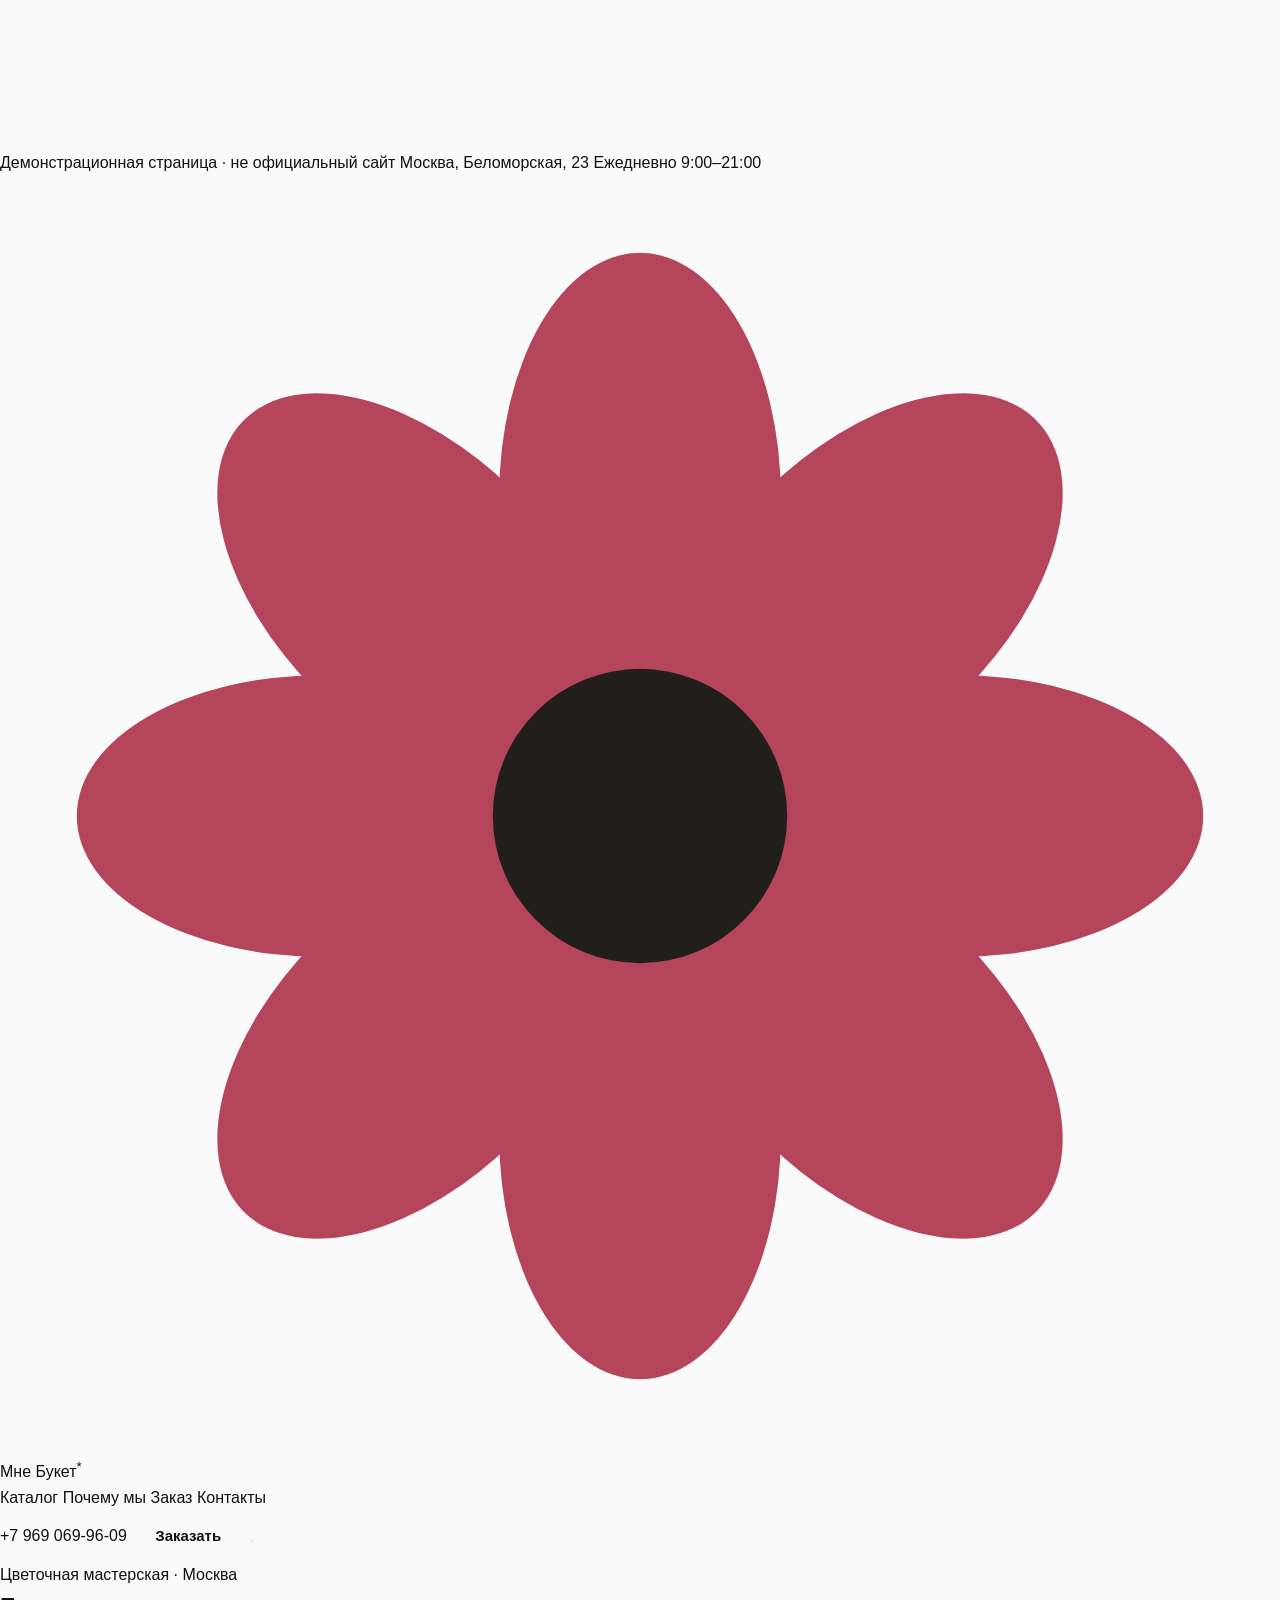
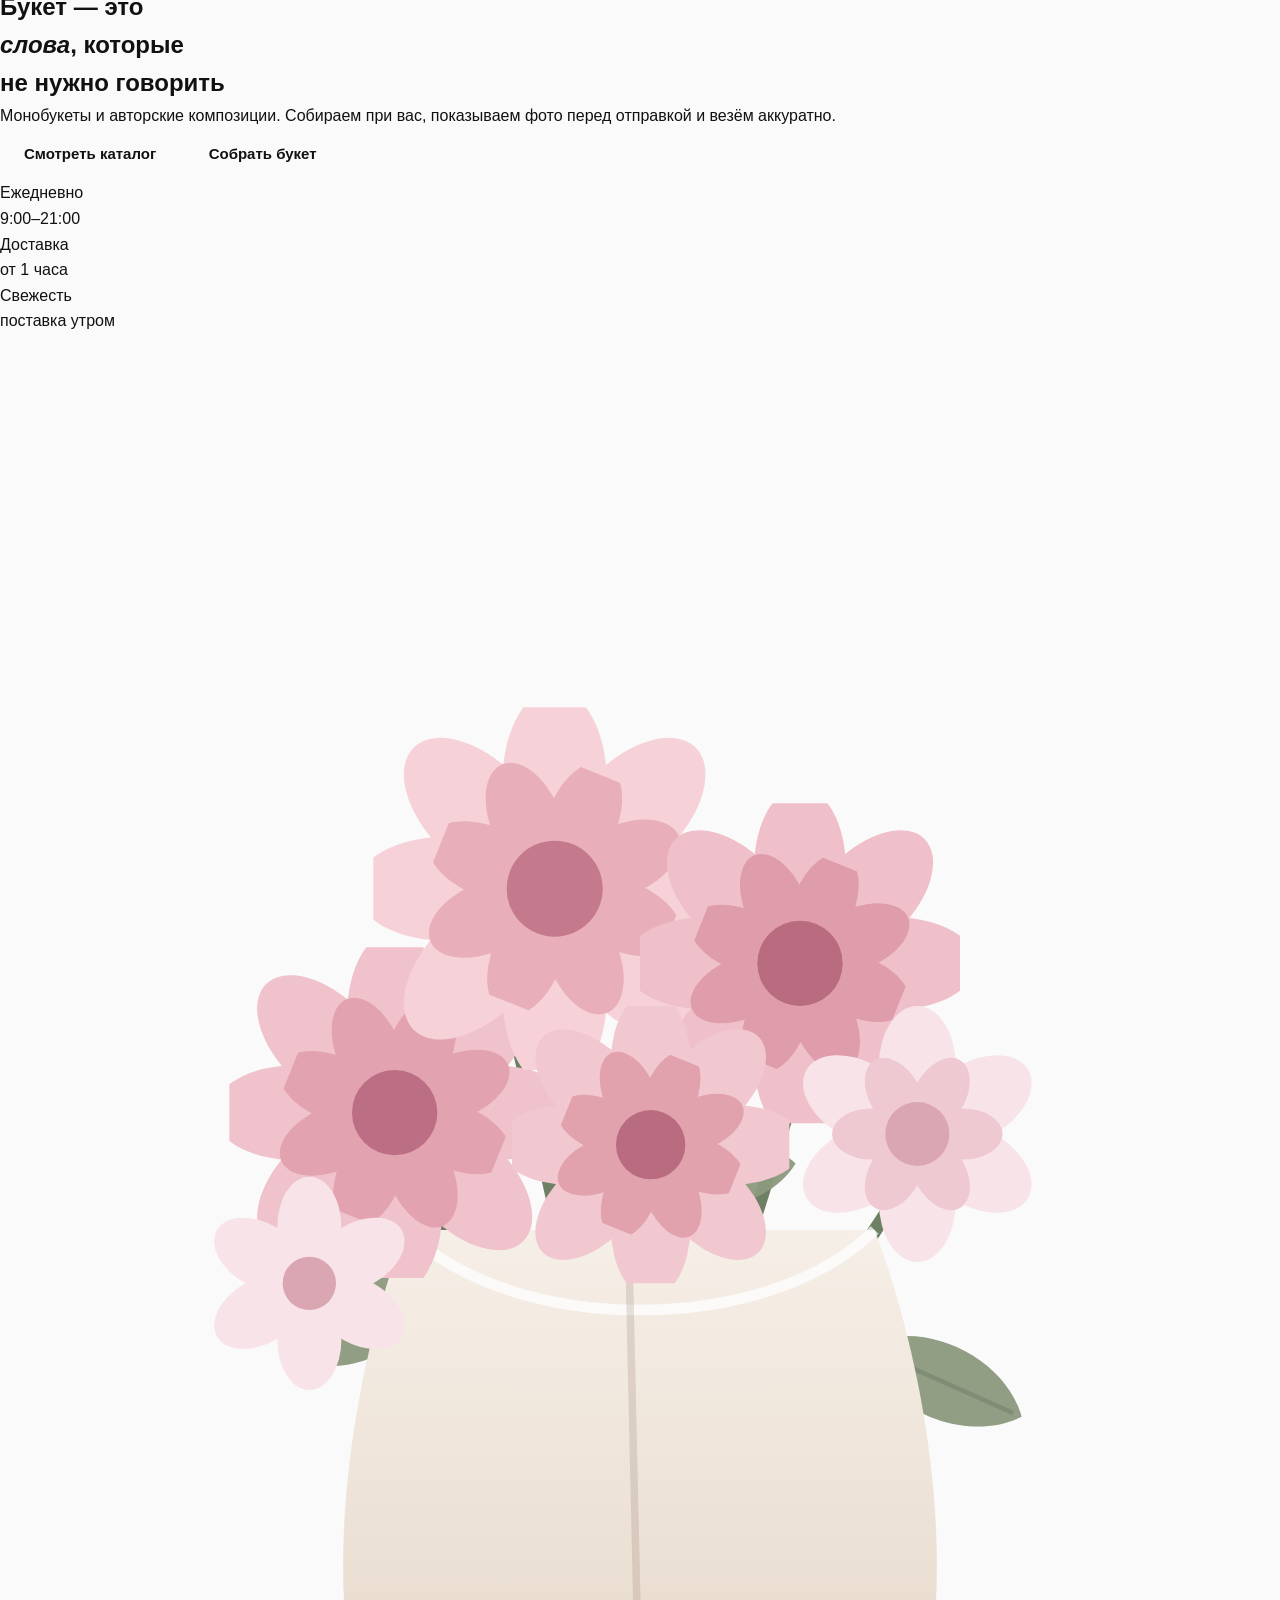
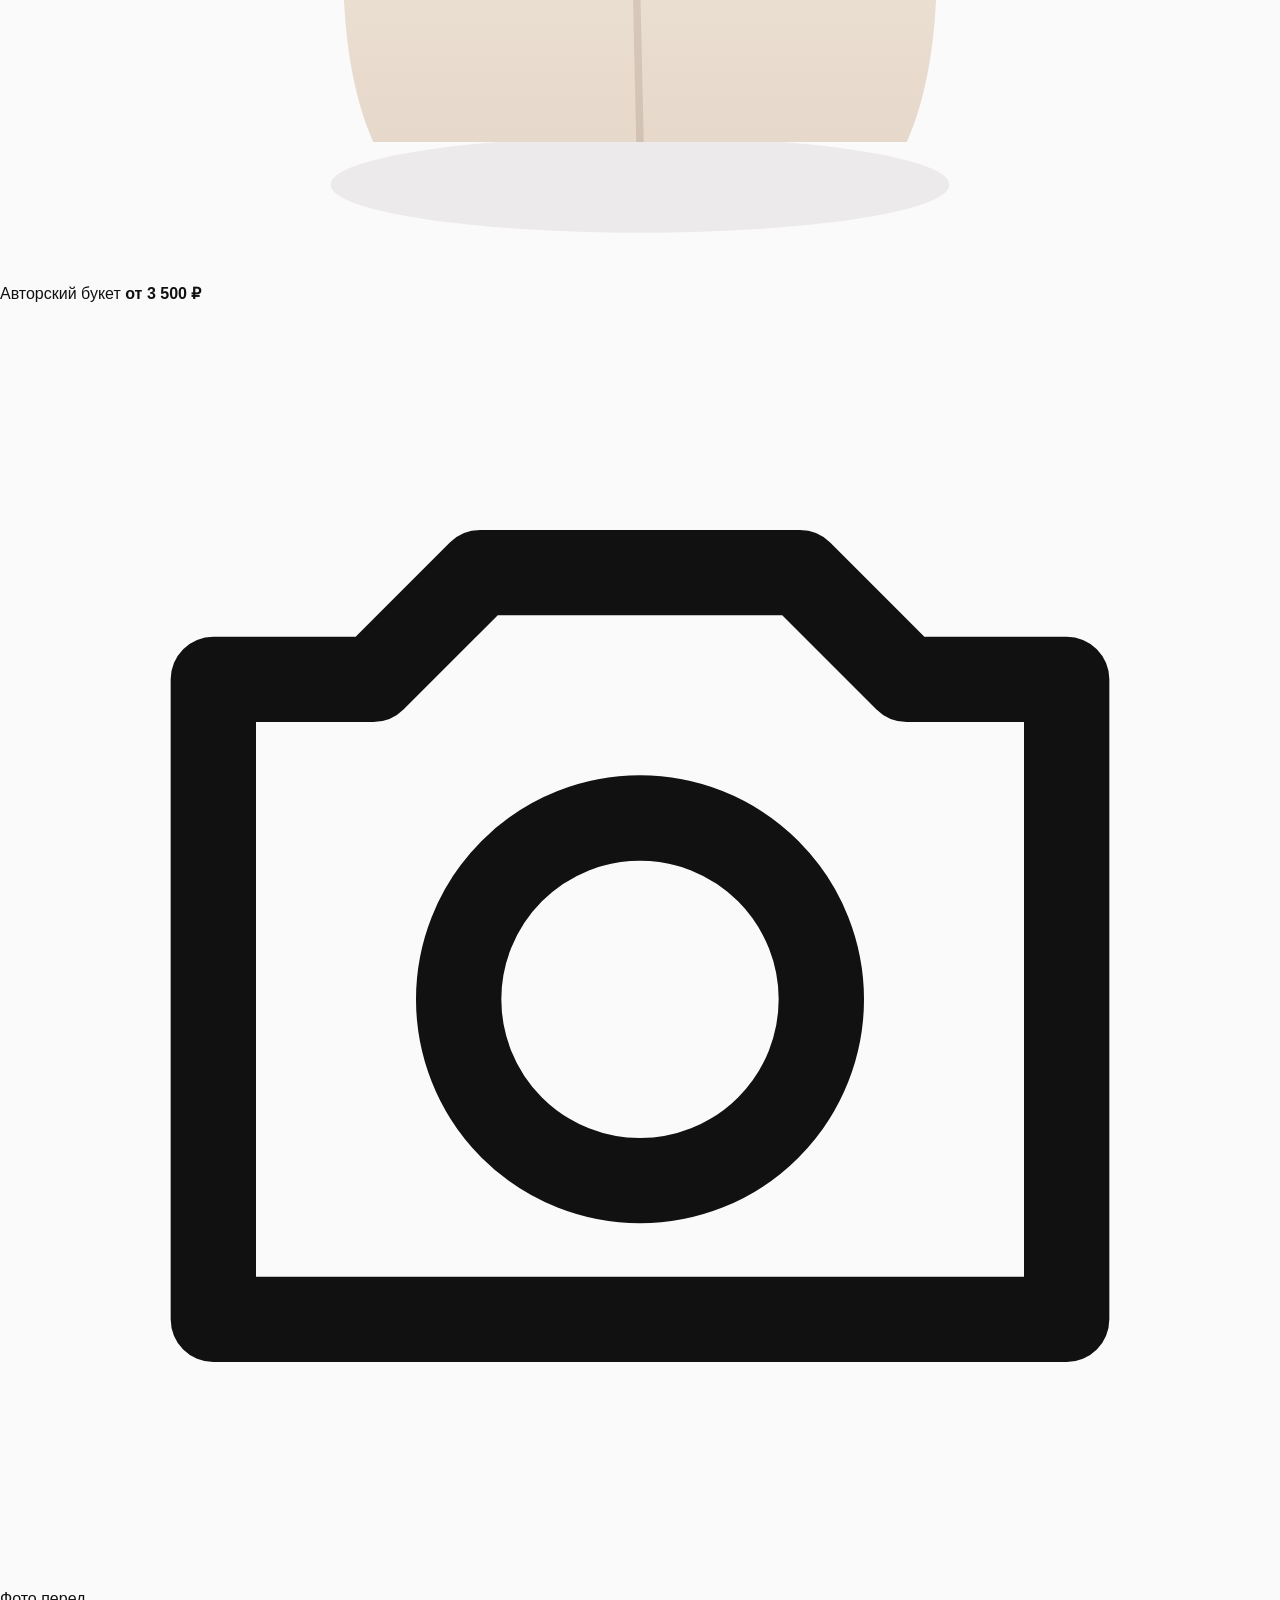
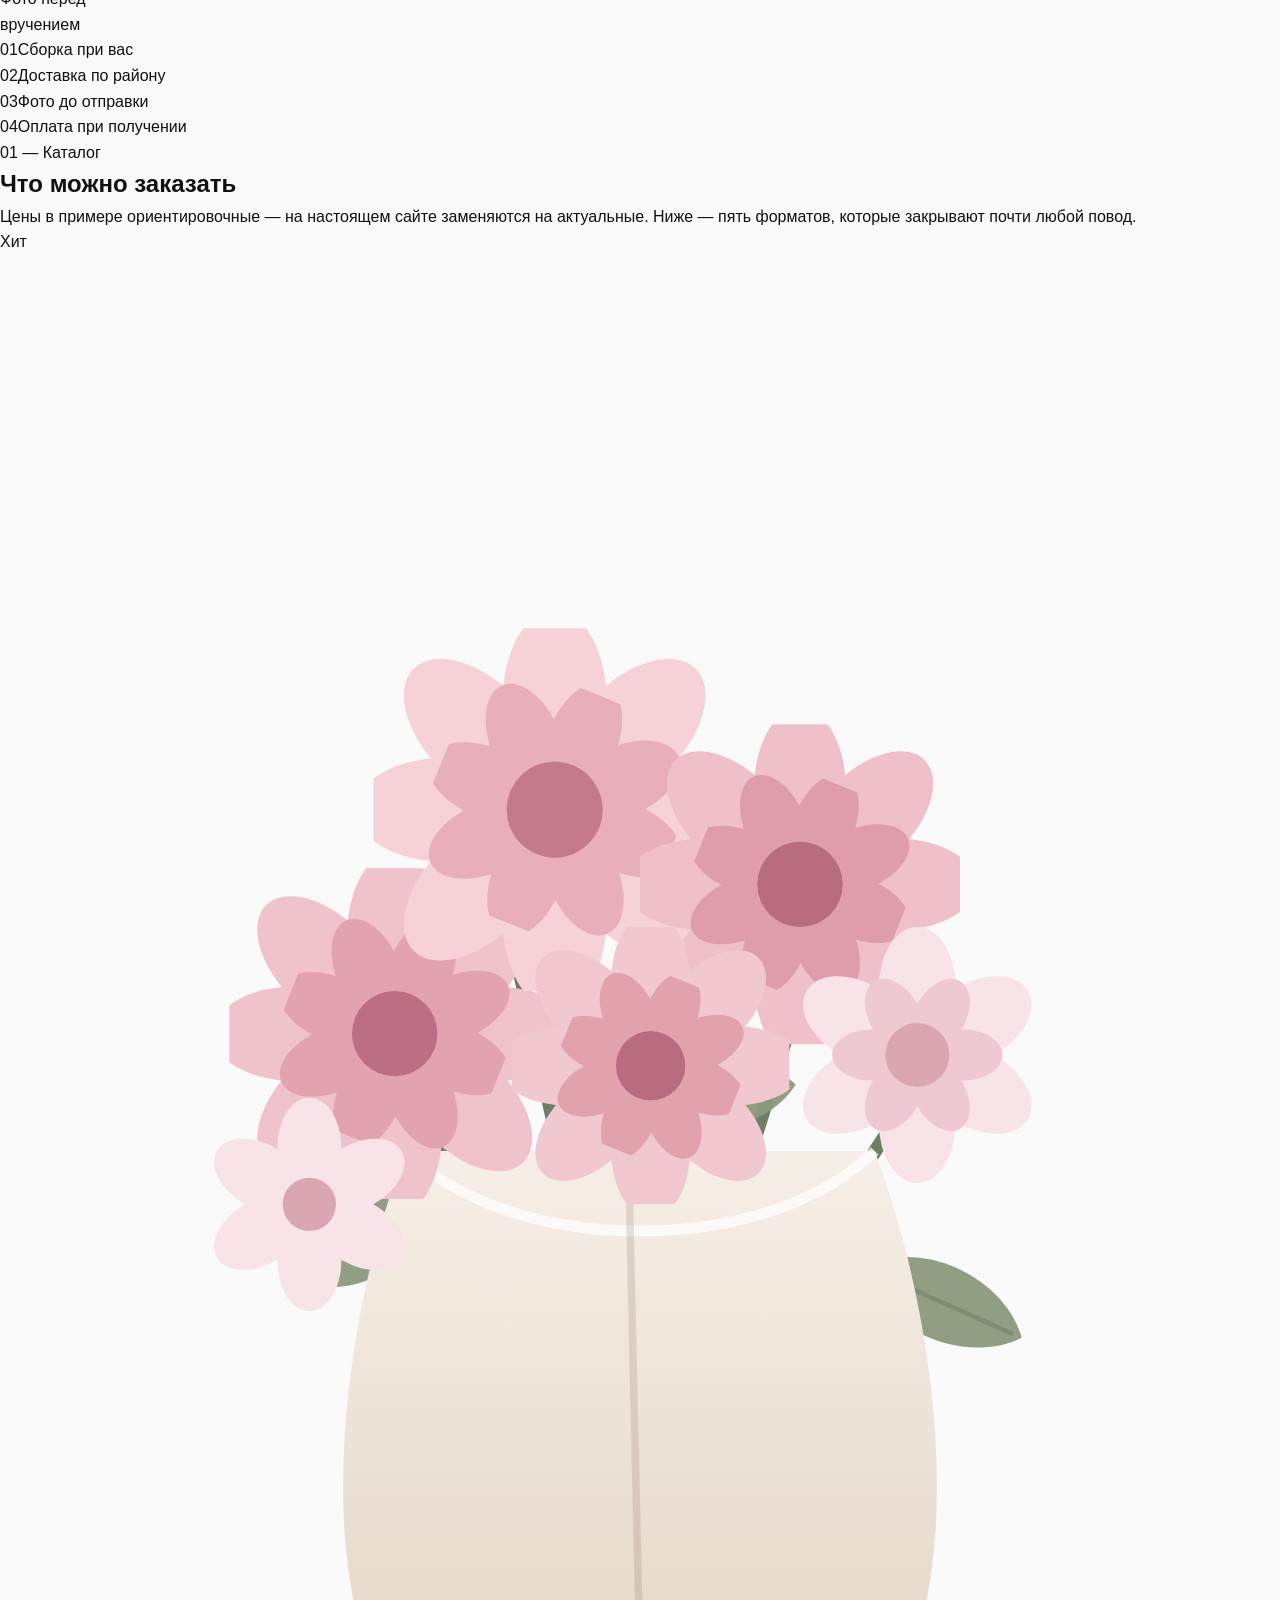
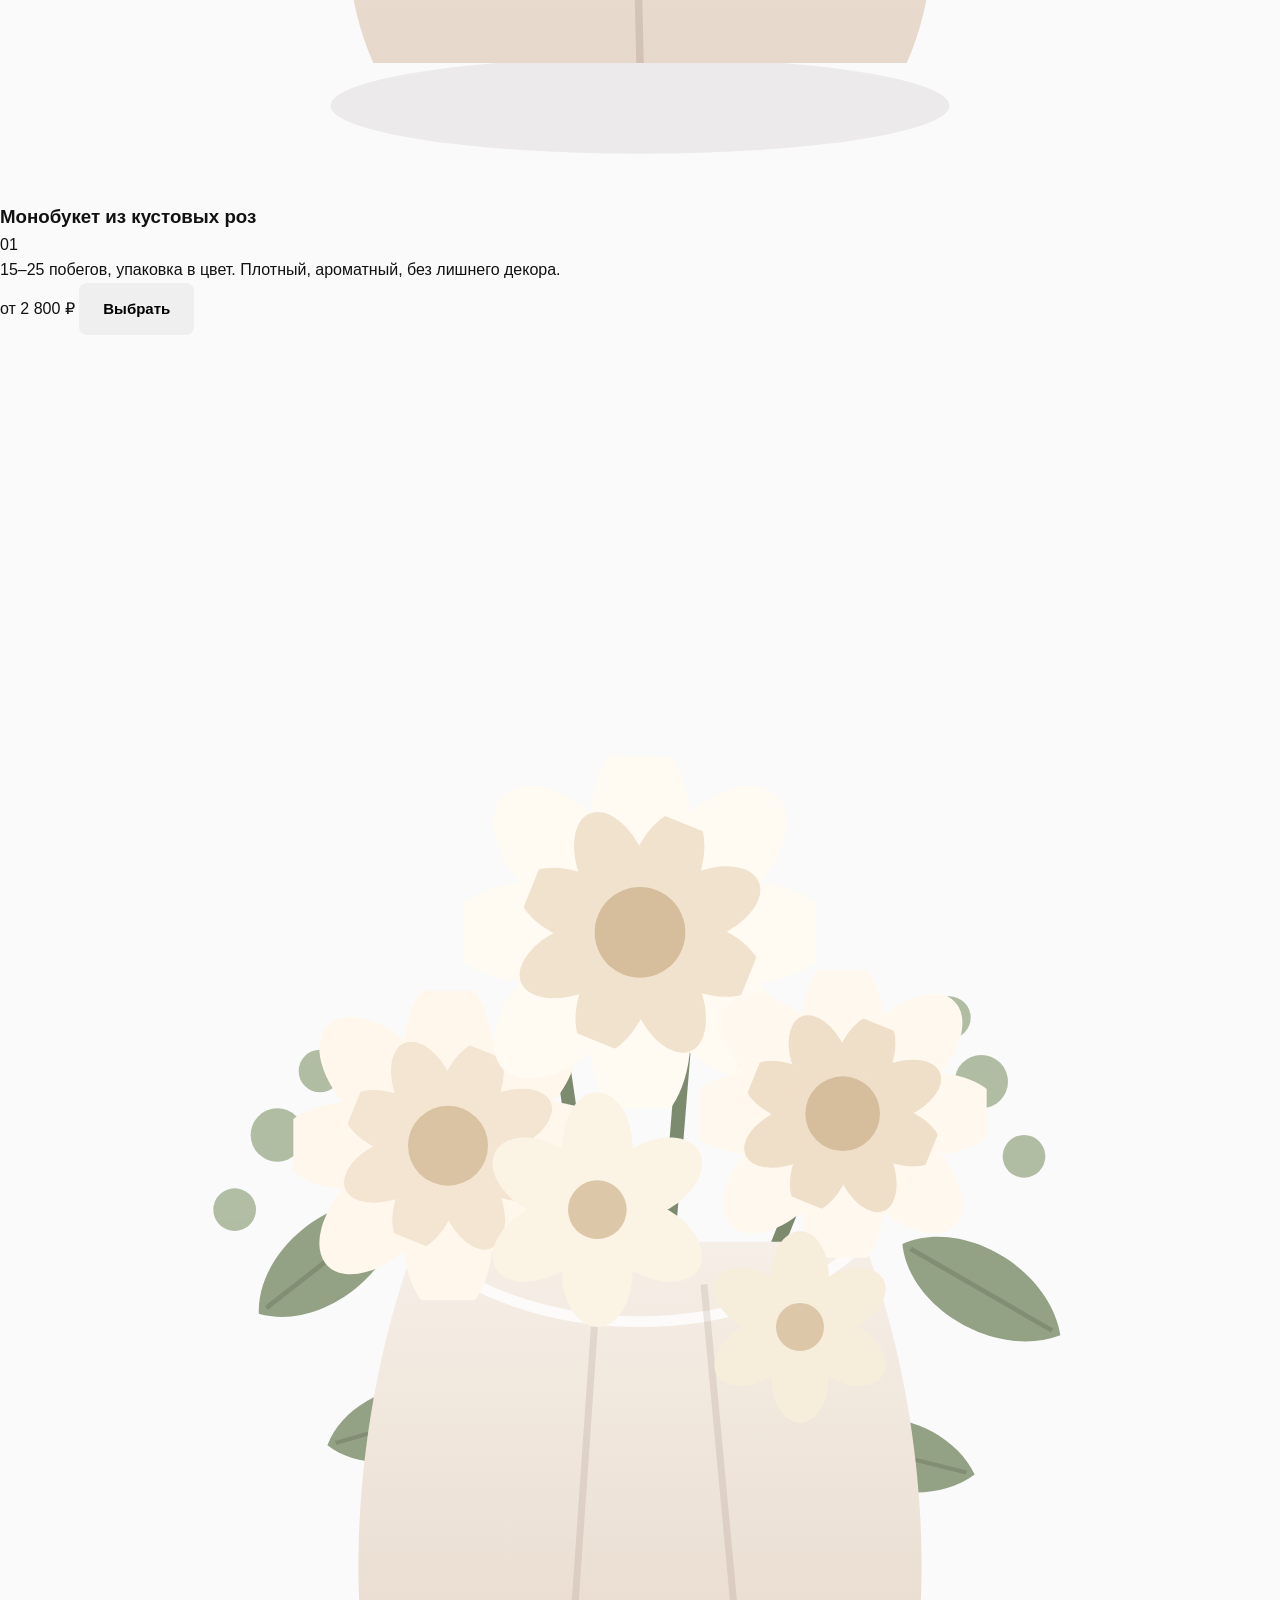
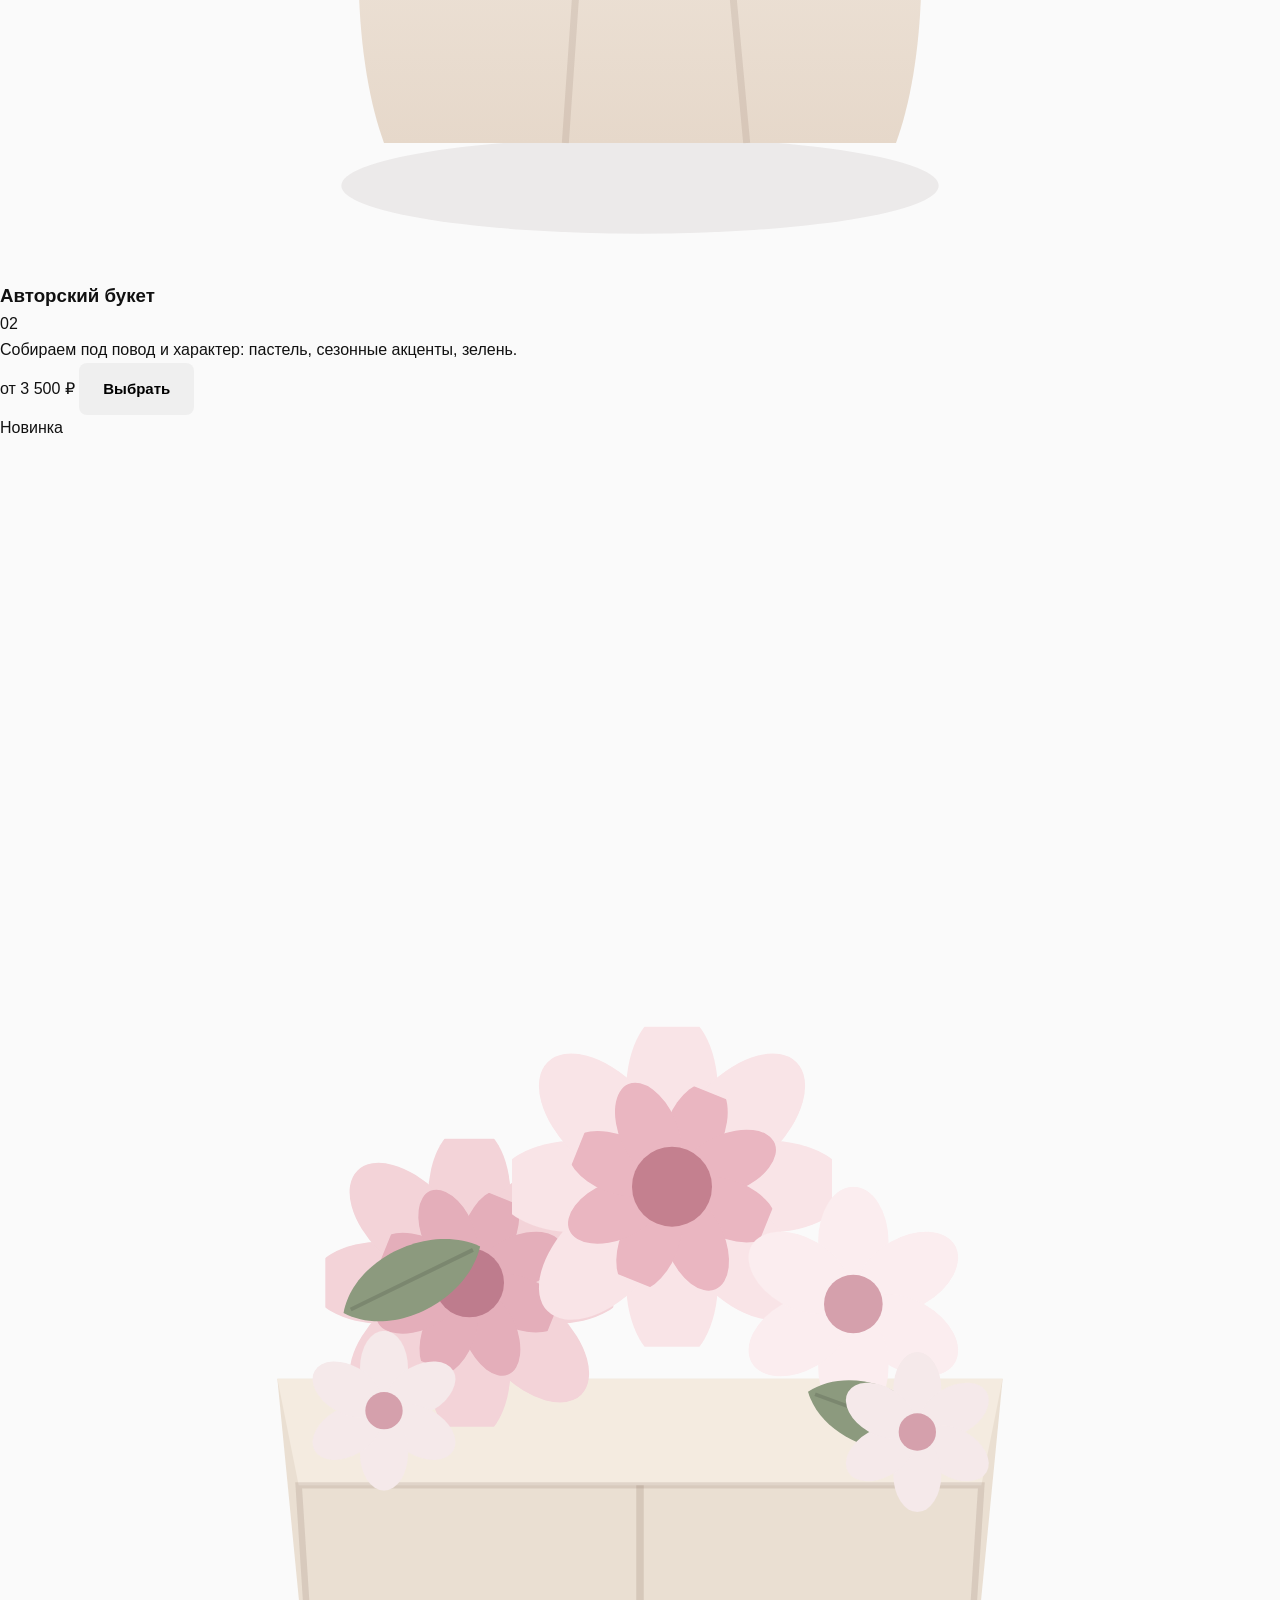
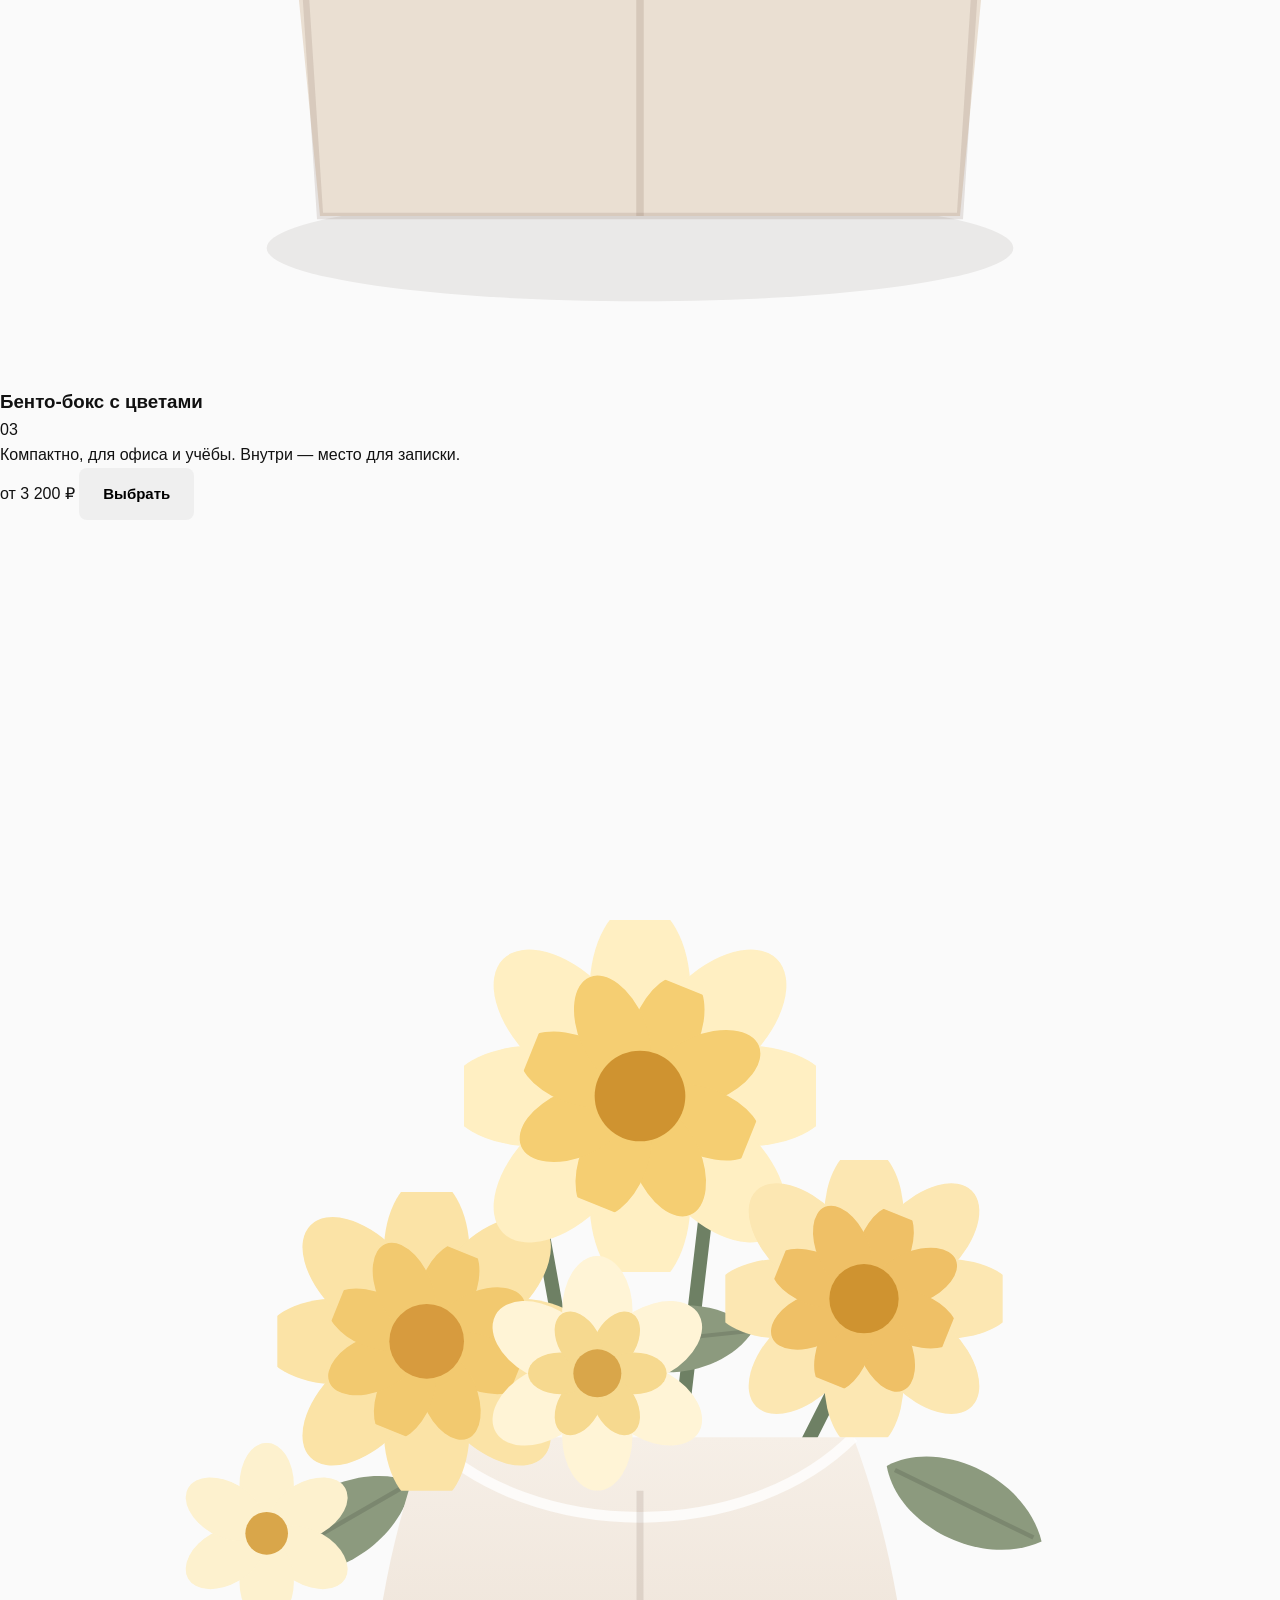
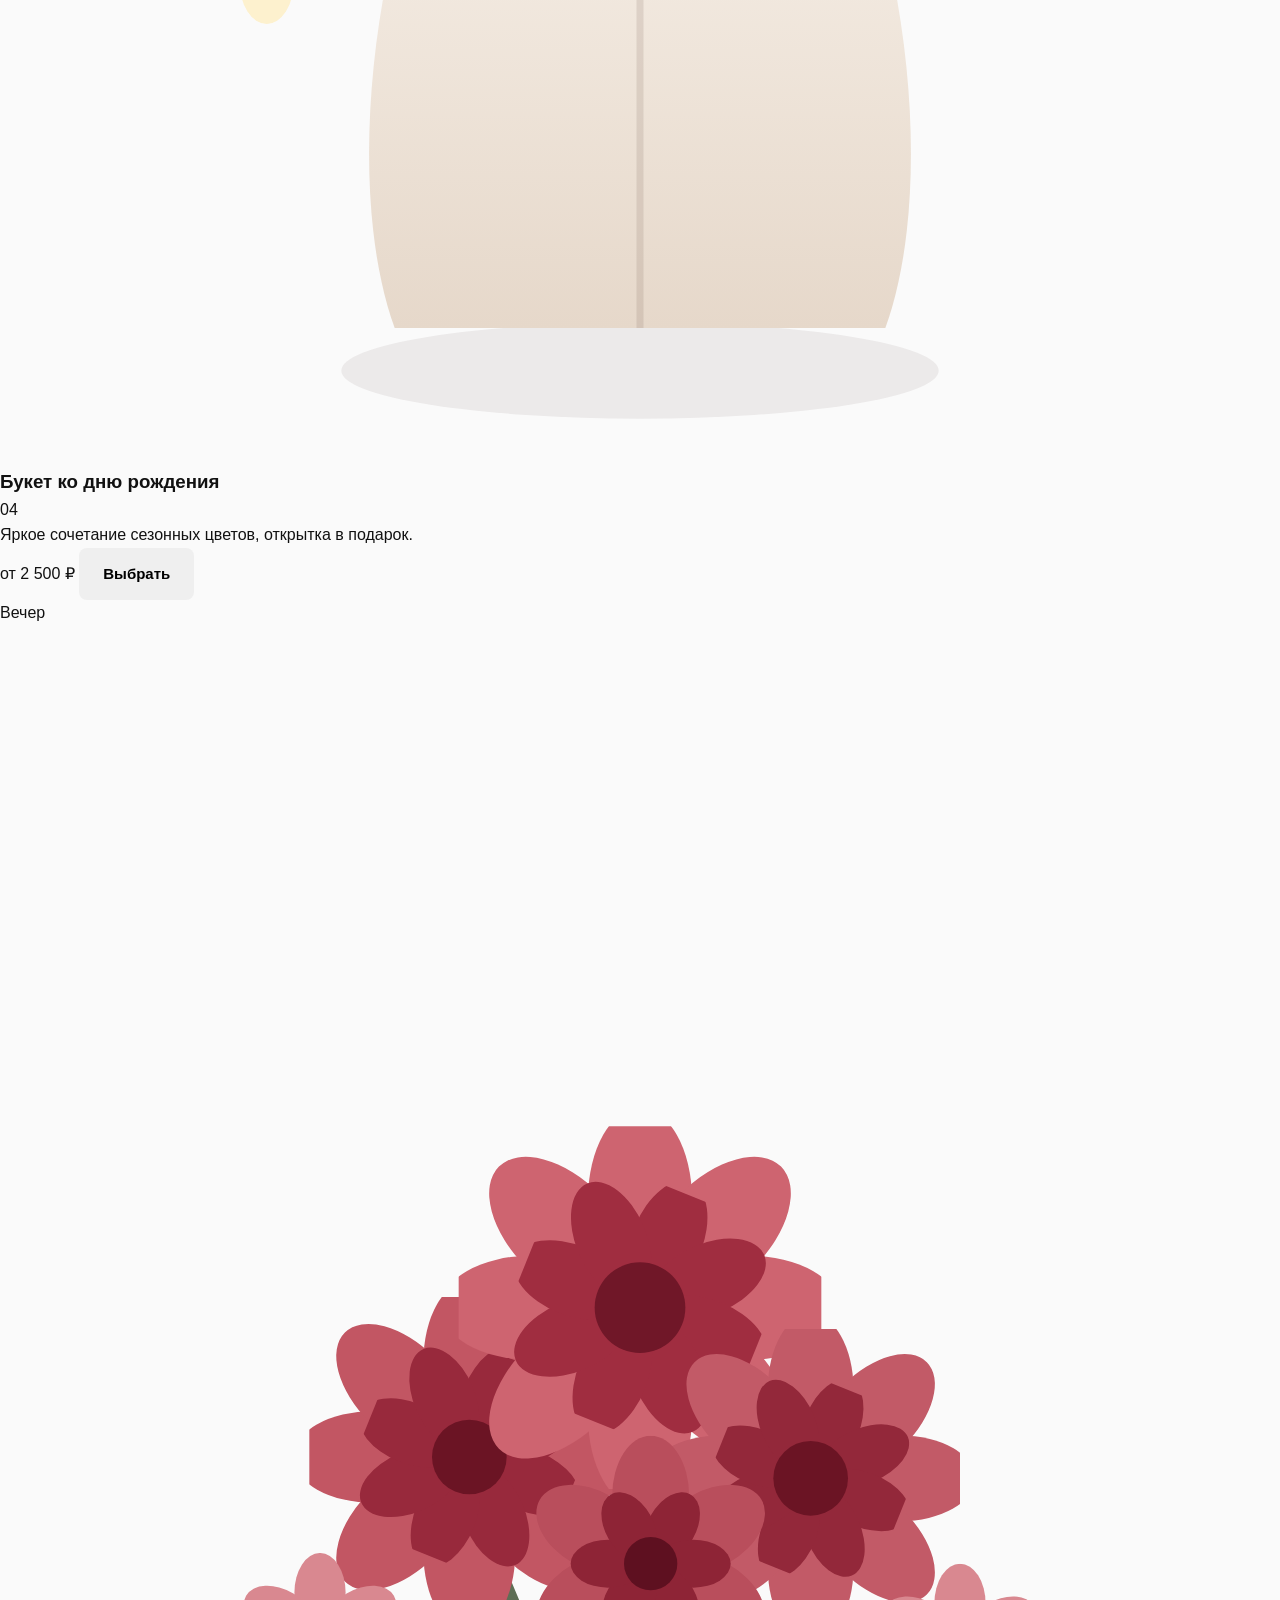
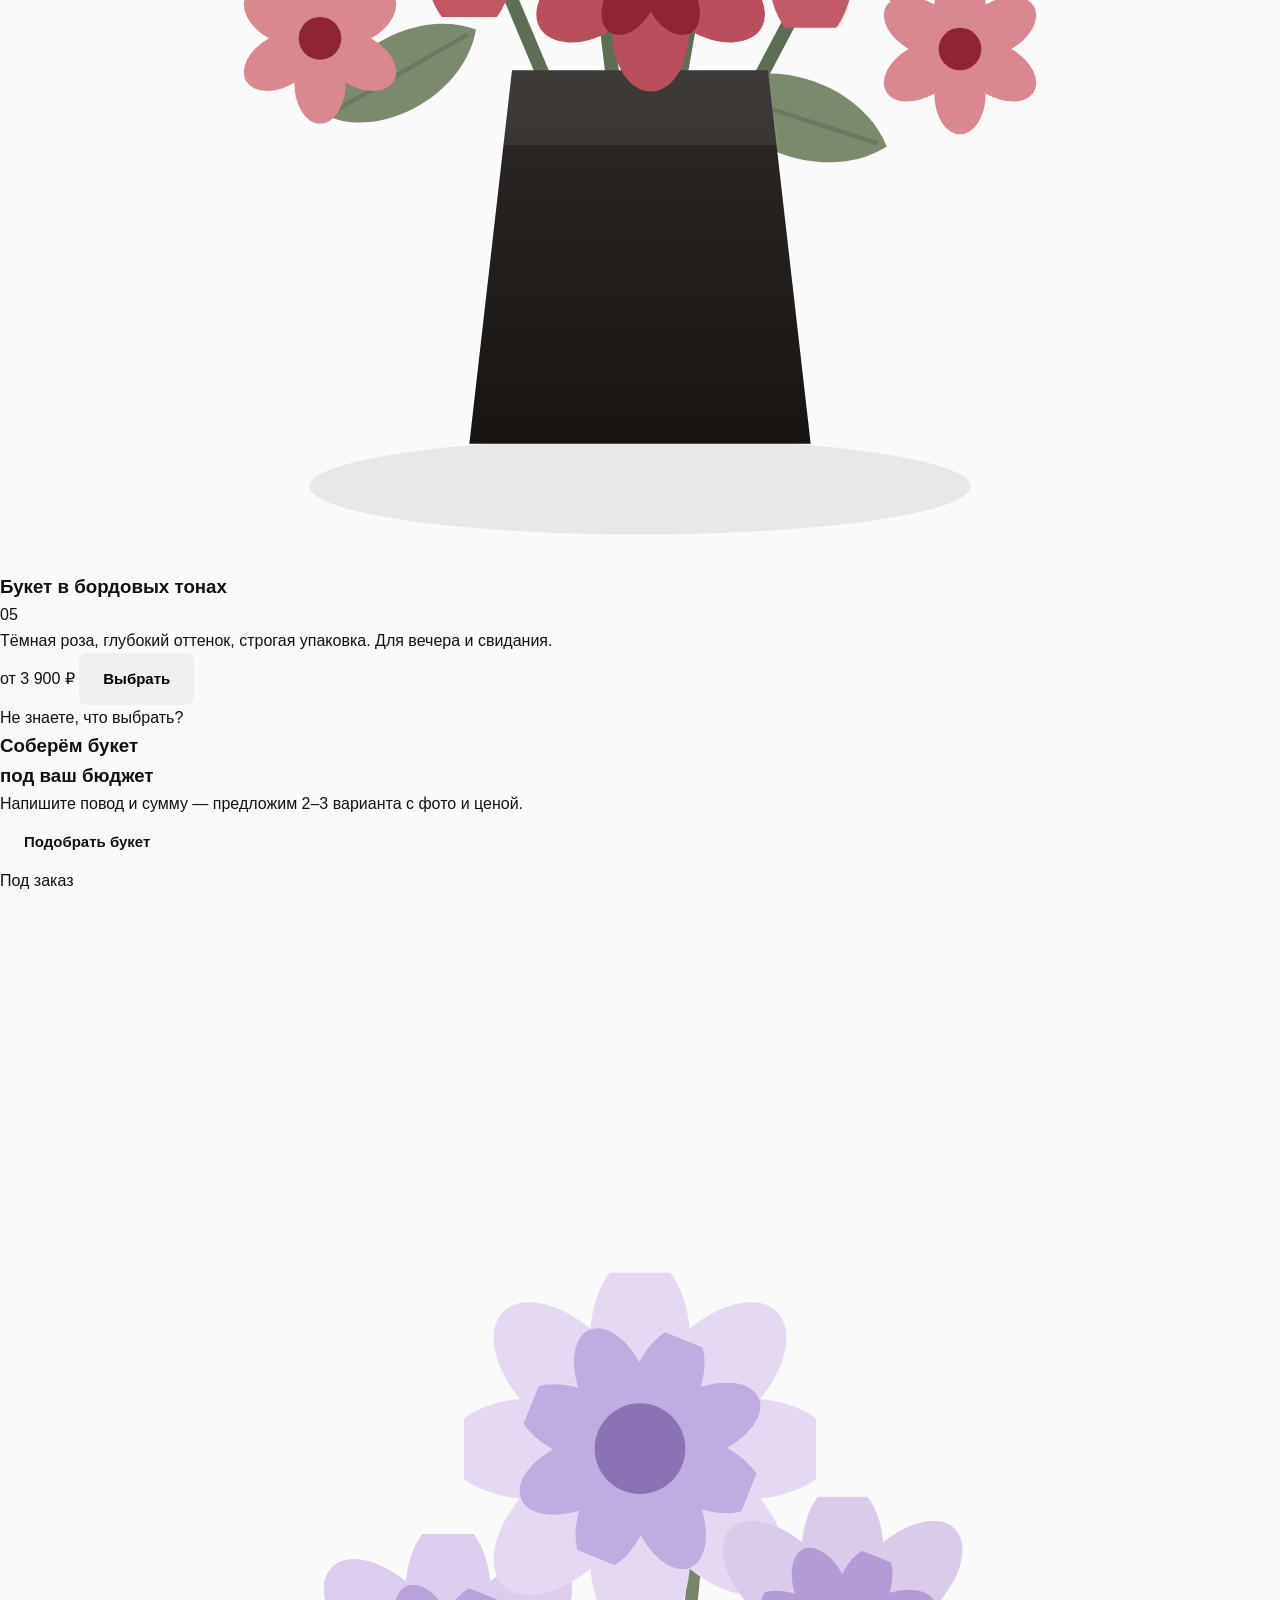
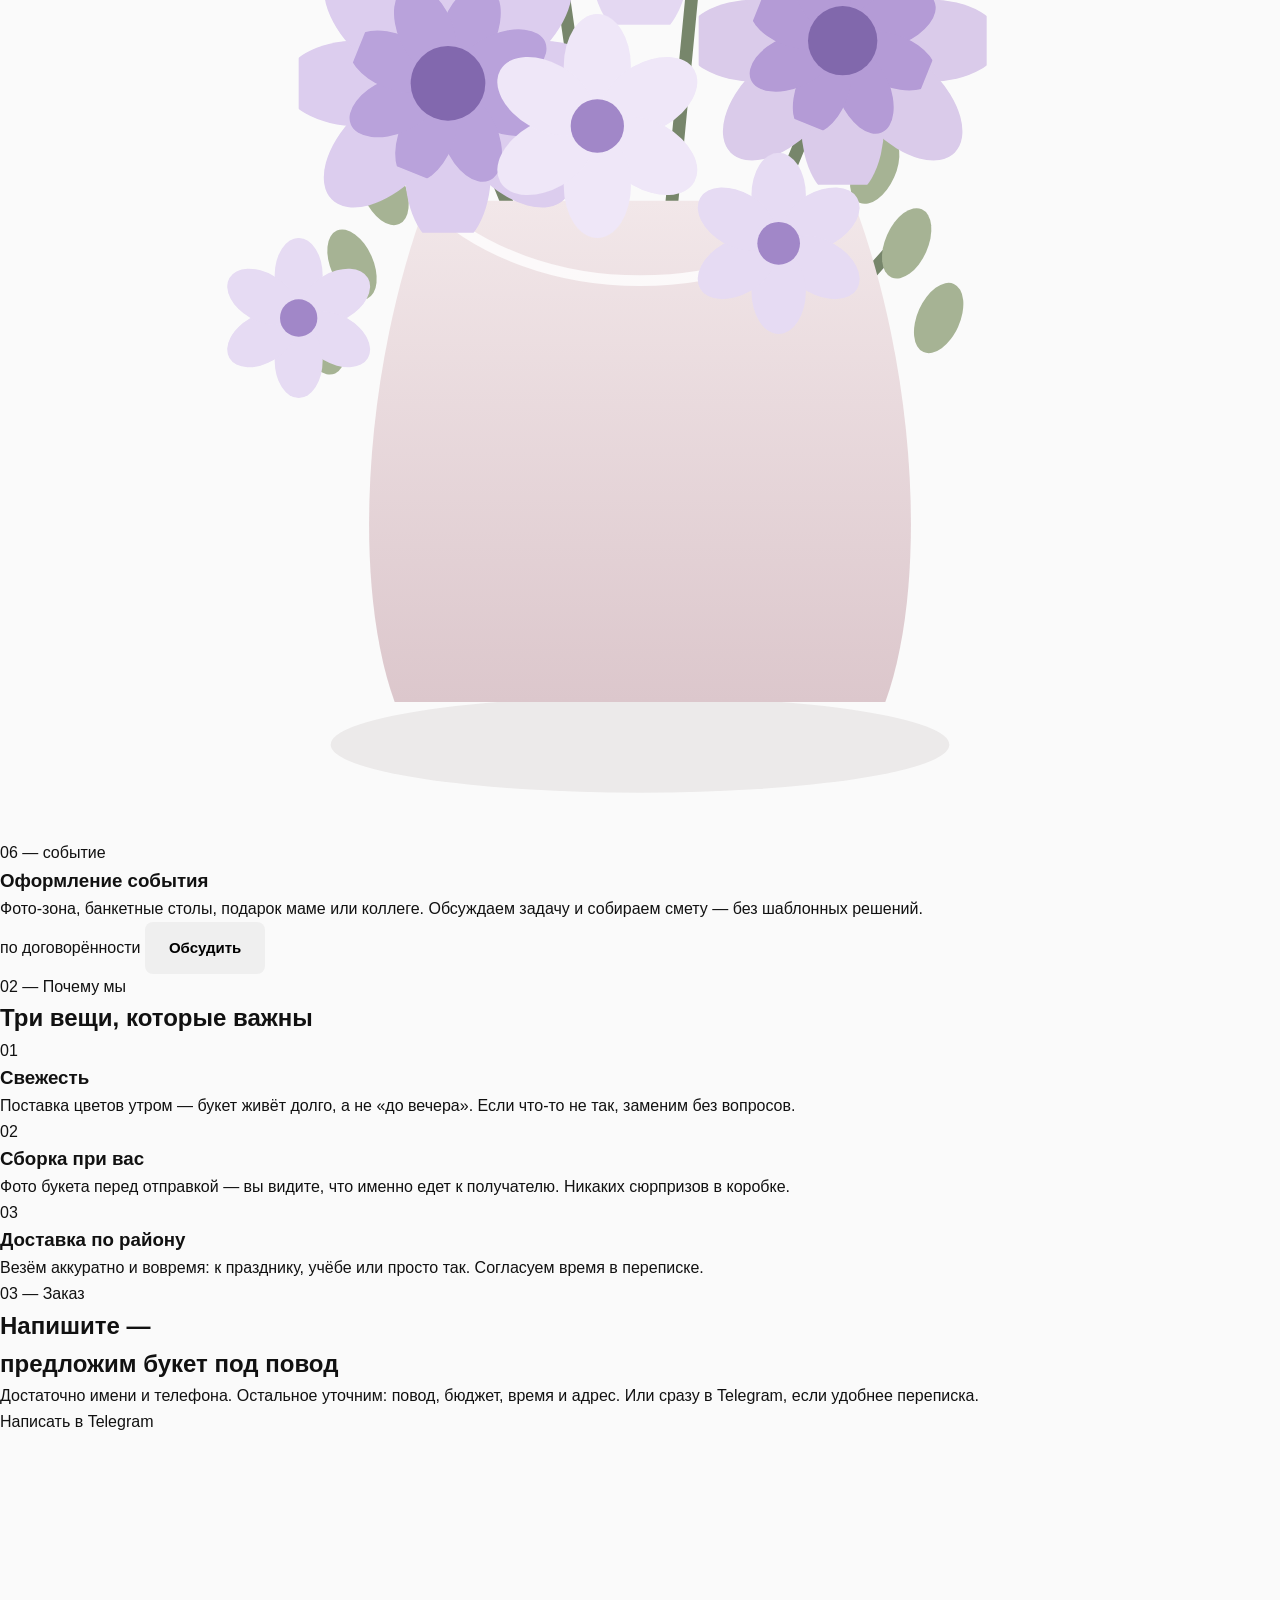
==== index.html @ cd75f5dc "Initial commit: HabitFlow habit tracker" ====
<!DOCTYPE html>
<html lang="ru">
<head>
<meta charset="utf-8">
<meta name="viewport" content="width=device-width, initial-scale=1">
<title>Мне Букет — цветочная мастерская на Беломорской</title>
<meta name="description" content="Монобукеты и авторские композиции с доставкой по району. Собираем при вас, показываем фото перед отправкой, везём от 1 часа.">
<meta name="theme-color" content="#FAF6F2">
<link rel="icon" href="data:image/svg+xml,%3Csvg xmlns='http://www.w3.org/2000/svg' viewBox='0 0 60 60'%3E%3Ccircle cx='30' cy='30' r='30' fill='%23FAF6F2'/%3E%3Cg fill='%23B5455A'%3E%3Cellipse cx='30' cy='17' rx='7' ry='12'/%3E%3Cellipse cx='30' cy='43' rx='7' ry='12'/%3E%3Cellipse cx='17' cy='30' rx='12' ry='7'/%3E%3Cellipse cx='43' cy='30' rx='12' ry='7'/%3E%3C/g%3E%3Ccircle cx='30' cy='30' r='6' fill='%23221E1B'/%3E%3C/svg%3E">
<link rel="preconnect" href="https://fonts.googleapis.com">
<link rel="preconnect" href="https://fonts.gstatic.com" crossorigin>
<link href="https://fonts.googleapis.com/css2?family=Cormorant+Garamond:ital,wght@0,400;0,500;0,600;1,400;1,500&family=Inter:wght@400;500;600&display=swap" rel="stylesheet">
<link rel="stylesheet" href="styles.css">
</head>
<body>

<!-- ============ SVG SPRITE ============ -->
<svg class="sprite" aria-hidden="true" focusable="false" xmlns="http://www.w3.org/2000/svg">
  <defs>
    <linearGradient id="wrap-a" x1="0" y1="0" x2="0" y2="1">
      <stop offset="0" stop-color="#F6EFE7"/><stop offset="1" stop-color="#E6D8CA"/>
    </linearGradient>
    <linearGradient id="wrap-b" x1="0" y1="0" x2="0" y2="1">
      <stop offset="0" stop-color="#F2E7E9"/><stop offset="1" stop-color="#DCC7CC"/>
    </linearGradient>
    <linearGradient id="wrap-dark" x1="0" y1="0" x2="0" y2="1">
      <stop offset="0" stop-color="#2E2926"/><stop offset="1" stop-color="#171412"/>
    </linearGradient>

    <symbol id="petal8" viewBox="0 0 60 60">
      <g fill="currentColor">
        <ellipse cx="30" cy="12" rx="8.6" ry="15"/>
        <ellipse cx="30" cy="12" rx="8.6" ry="15" transform="rotate(45 30 30)"/>
        <ellipse cx="30" cy="12" rx="8.6" ry="15" transform="rotate(90 30 30)"/>
        <ellipse cx="30" cy="12" rx="8.6" ry="15" transform="rotate(135 30 30)"/>
        <ellipse cx="30" cy="12" rx="8.6" ry="15" transform="rotate(180 30 30)"/>
        <ellipse cx="30" cy="12" rx="8.6" ry="15" transform="rotate(225 30 30)"/>
        <ellipse cx="30" cy="12" rx="8.6" ry="15" transform="rotate(270 30 30)"/>
        <ellipse cx="30" cy="12" rx="8.6" ry="15" transform="rotate(315 30 30)"/>
      </g>
    </symbol>

    <symbol id="petal6" viewBox="0 0 60 60">
      <g fill="currentColor">
        <ellipse cx="30" cy="14" rx="9" ry="14"/>
        <ellipse cx="30" cy="14" rx="9" ry="14" transform="rotate(60 30 30)"/>
        <ellipse cx="30" cy="14" rx="9" ry="14" transform="rotate(120 30 30)"/>
        <ellipse cx="30" cy="14" rx="9" ry="14" transform="rotate(180 30 30)"/>
        <ellipse cx="30" cy="14" rx="9" ry="14" transform="rotate(240 30 30)"/>
        <ellipse cx="30" cy="14" rx="9" ry="14" transform="rotate(300 30 30)"/>
      </g>
    </symbol>

    <symbol id="leaf" viewBox="0 0 40 20">
      <path d="M1 10C9 -1 30 -1 39 10 30 21 9 21 1 10Z" fill="currentColor"/>
      <path d="M3 10H37" stroke="rgba(0,0,0,.12)" stroke-width="1" fill="none"/>
    </symbol>

    <!-- Пионовый -->
    <symbol id="bq-pink" viewBox="0 0 240 290">
      <ellipse cx="120" cy="272" rx="58" ry="9" fill="rgba(60,40,35,.07)"/>
      <g stroke="#6E8064" stroke-width="2.6" fill="none" stroke-linecap="round">
        <path d="M120 235 74 150"/><path d="M120 235 96 128"/><path d="M120 235 122 118"/>
        <path d="M120 235 152 132"/><path d="M120 235 172 156"/>
      </g>
      <g color="#8C9A7E" opacity=".95">
        <use href="#leaf" x="52" y="176" width="34" height="17" transform="rotate(-28 69 184)"/>
        <use href="#leaf" x="160" y="188" width="34" height="17" transform="rotate(24 177 196)"/>
        <use href="#leaf" x="120" y="150" width="30" height="15" transform="rotate(-8 135 157)"/>
      </g>
      <path d="M76 168C64 200 60 242 70 264L170 264C180 242 176 200 164 168Z" fill="url(#wrap-a)"/>
      <path d="M76 168C96 188 144 188 164 168" fill="none" stroke="rgba(255,255,255,.75)" stroke-width="2"/>
      <path d="M118 176 120 264" stroke="rgba(120,95,80,.18)" stroke-width="1.4"/>
      <g transform="translate(74 146)"><use href="#petal8" x="-31" y="-31" width="62" height="62" color="#F0C2CC"/><use href="#petal8" x="-21" y="-21" width="42" height="42" color="#E3A2B0" transform="rotate(22)"/><circle r="8" fill="#BC6E84"/></g>
      <g transform="translate(104 104)"><use href="#petal8" x="-34" y="-34" width="68" height="68" color="#F6D2D8"/><use href="#petal8" x="-23" y="-23" width="46" height="46" color="#E8AEBA" transform="rotate(22)"/><circle r="9" fill="#C4798C"/></g>
      <g transform="translate(150 118)"><use href="#petal8" x="-30" y="-30" width="60" height="60" color="#EFC0CA"/><use href="#petal8" x="-20" y="-20" width="40" height="40" color="#DF9DAC" transform="rotate(22)"/><circle r="8" fill="#B96B80"/></g>
      <g transform="translate(122 152)"><use href="#petal8" x="-26" y="-26" width="52" height="52" color="#F2C8D0"/><use href="#petal8" x="-17" y="-17" width="34" height="34" color="#E1A2AE" transform="rotate(22)"/><circle r="6.5" fill="#B96B80"/></g>
      <g transform="translate(172 150)"><use href="#petal6" x="-24" y="-24" width="48" height="48" color="#F8E4E8"/><use href="#petal6" x="-16" y="-16" width="32" height="32" color="#EFC9D2" transform="rotate(30)"/><circle r="6" fill="#D9A6B2"/></g>
      <g transform="translate(58 178)"><use href="#petal6" x="-20" y="-20" width="40" height="40" color="#F8E4E8"/><circle r="5" fill="#D9A6B2"/></g>
    </symbol>

    <!-- Белый сад -->
    <symbol id="bq-white" viewBox="0 0 240 290">
      <ellipse cx="120" cy="272" rx="56" ry="9" fill="rgba(60,40,35,.07)"/>
      <g stroke="#7C8B6E" stroke-width="2.6" fill="none" stroke-linecap="round">
        <path d="M120 235 80 152"/><path d="M120 235 104 126"/><path d="M120 235 130 112"/><path d="M120 235 158 140"/>
      </g>
      <g color="#93A184">
        <use href="#leaf" x="44" y="164" width="36" height="18" transform="rotate(-38 62 173)"/>
        <use href="#leaf" x="166" y="170" width="36" height="18" transform="rotate(30 184 179)"/>
        <use href="#leaf" x="60" y="196" width="32" height="16" transform="rotate(-16 76 204)"/>
        <use href="#leaf" x="152" y="202" width="32" height="16" transform="rotate(14 168 210)"/>
      </g>
      <g fill="#A9B79A" opacity=".9">
        <circle cx="52" cy="150" r="5"/><circle cx="44" cy="164" r="4"/><circle cx="60" cy="138" r="4"/>
        <circle cx="184" cy="140" r="5"/><circle cx="192" cy="154" r="4"/><circle cx="178" cy="128" r="4"/>
      </g>
      <path d="M78 170C66 202 64 242 72 264L168 264C176 242 174 202 162 170Z" fill="url(#wrap-a)"/>
      <path d="M78 170C98 190 142 190 162 170" fill="none" stroke="rgba(255,255,255,.8)" stroke-width="2"/>
      <path d="M112 178 106 264M132 178 140 264" stroke="rgba(120,95,80,.14)" stroke-width="1.3"/>
      <g transform="translate(84 152)"><use href="#petal8" x="-29" y="-29" width="58" height="58" color="#FFF7EC"/><use href="#petal8" x="-19" y="-19" width="38" height="38" color="#F3E5D2" transform="rotate(22)"/><circle r="7.5" fill="#D9C3A2"/></g>
      <g transform="translate(120 112)"><use href="#petal8" x="-33" y="-33" width="66" height="66" color="#FFFAF2"/><use href="#petal8" x="-22" y="-22" width="44" height="44" color="#F1E2CE" transform="rotate(22)"/><circle r="8.5" fill="#D6BE9C"/></g>
      <g transform="translate(158 146)"><use href="#petal8" x="-27" y="-27" width="54" height="54" color="#FFF8EE"/><use href="#petal8" x="-18" y="-18" width="36" height="36" color="#EFDFC9" transform="rotate(22)"/><circle r="7" fill="#D6BE9C"/></g>
      <g transform="translate(112 164)"><use href="#petal6" x="-22" y="-22" width="44" height="44" color="#FBF3E4"/><circle r="5.5" fill="#DCC8A8"/></g>
      <g transform="translate(150 186)"><use href="#petal6" x="-18" y="-18" width="36" height="36" color="#F7EDDB"/><circle r="4.5" fill="#DCC8A8"/></g>
    </symbol>

    <!-- Солнечный -->
    <symbol id="bq-sun" viewBox="0 0 240 290">
      <ellipse cx="120" cy="272" rx="56" ry="9" fill="rgba(60,40,35,.07)"/>
      <g stroke="#6E8064" stroke-width="2.6" fill="none" stroke-linecap="round">
        <path d="M120 235 78 154"/><path d="M120 235 100 124"/><path d="M120 235 134 116"/><path d="M120 235 164 148"/>
      </g>
      <g color="#8C9A7E">
        <use href="#leaf" x="46" y="180" width="34" height="17" transform="rotate(-30 63 188)"/>
        <use href="#leaf" x="164" y="176" width="34" height="17" transform="rotate(26 181 184)"/>
        <use href="#leaf" x="112" y="146" width="30" height="15" transform="rotate(-6 127 153)"/>
      </g>
      <path d="M80 172C68 204 66 242 74 264L166 264C174 242 172 204 160 172Z" fill="url(#wrap-a)"/>
      <path d="M80 172C100 192 140 192 160 172" fill="none" stroke="rgba(255,255,255,.8)" stroke-width="2"/>
      <path d="M120 182 120 264" stroke="rgba(120,95,80,.16)" stroke-width="1.3"/>
      <g transform="translate(80 154)"><use href="#petal8" x="-28" y="-28" width="56" height="56" color="#FBE3A6"/><use href="#petal8" x="-18" y="-18" width="36" height="36" color="#F2C96F" transform="rotate(22)"/><circle r="7" fill="#D79B3E"/></g>
      <g transform="translate(120 108)"><use href="#petal8" x="-33" y="-33" width="66" height="66" color="#FFEFC2"/><use href="#petal8" x="-22" y="-22" width="44" height="44" color="#F5CE72" transform="rotate(22)"/><circle r="8.5" fill="#CF9330"/></g>
      <g transform="translate(162 146)"><use href="#petal8" x="-26" y="-26" width="52" height="52" color="#FCE7B2"/><use href="#petal8" x="-17" y="-17" width="34" height="34" color="#EFC066" transform="rotate(22)"/><circle r="6.5" fill="#CF9330"/></g>
      <g transform="translate(112 160)"><use href="#petal6" x="-22" y="-22" width="44" height="44" color="#FFF4D6"/><use href="#petal6" x="-13" y="-13" width="26" height="26" color="#F6D98F" transform="rotate(30)"/><circle r="4.5" fill="#D9A64A"/></g>
      <g transform="translate(50 190)"><use href="#petal6" x="-17" y="-17" width="34" height="34" color="#FDF1CE"/><circle r="4" fill="#D9A64A"/></g>
    </symbol>

    <!-- Бордо -->
    <symbol id="bq-red" viewBox="0 0 240 290">
      <ellipse cx="120" cy="274" rx="62" ry="9" fill="rgba(60,40,35,.09)"/>
      <g stroke="#5E6E55" stroke-width="2.6" fill="none" stroke-linecap="round">
        <path d="M120 240 88 164"/><path d="M120 240 108 140"/><path d="M120 240 138 138"/><path d="M120 240 158 168"/>
      </g>
      <g color="#7B8A6C">
        <use href="#leaf" x="132" y="196" width="36" height="18" transform="rotate(18 150 205)"/>
        <use href="#leaf" x="58" y="188" width="34" height="17" transform="rotate(-30 75 196)"/>
      </g>
      <path d="M96 196 L144 196 L152 266 L88 266 Z" fill="url(#wrap-dark)"/>
      <path d="M96 196 L144 196 L146 210 L94 210 Z" fill="rgba(255,255,255,.08)"/>
      <g transform="translate(88 156)"><use href="#petal8" x="-30" y="-30" width="60" height="60" color="#C25663"/><use href="#petal8" x="-20" y="-20" width="40" height="40" color="#98293C" transform="rotate(22)"/><circle r="7" fill="#6B1424"/></g>
      <g transform="translate(120 128)"><use href="#petal8" x="-34" y="-34" width="68" height="68" color="#CE6470"/><use href="#petal8" x="-23" y="-23" width="46" height="46" color="#A02D40" transform="rotate(22)"/><circle r="8.5" fill="#701728"/></g>
      <g transform="translate(152 160)"><use href="#petal8" x="-28" y="-28" width="56" height="56" color="#C25A67"/><use href="#petal8" x="-18" y="-18" width="36" height="36" color="#93283A" transform="rotate(22)"/><circle r="7" fill="#6B1424"/></g>
      <g transform="translate(122 176)"><use href="#petal6" x="-24" y="-24" width="48" height="48" color="#B94E5C"/><use href="#petal6" x="-15" y="-15" width="30" height="30" color="#8E2436" transform="rotate(30)"/><circle r="5" fill="#5E1020"/></g>
      <g transform="translate(60 190)"><use href="#petal6" x="-16" y="-16" width="32" height="32" color="#D98890"/><circle r="4" fill="#8E2436"/></g>
      <g transform="translate(180 192)"><use href="#petal6" x="-16" y="-16" width="32" height="32" color="#D98890"/><circle r="4" fill="#8E2436"/></g>
    </symbol>

    <!-- Лаванда -->
    <symbol id="bq-lilac" viewBox="0 0 240 290">
      <ellipse cx="120" cy="272" rx="58" ry="9" fill="rgba(60,40,35,.07)"/>
      <g stroke="#77866B" stroke-width="2.4" fill="none" stroke-linecap="round">
        <path d="M120 232 86 148"/><path d="M120 232 104 120"/><path d="M120 232 132 108"/><path d="M120 232 158 140"/><path d="M120 232 170 176"/>
      </g>
      <g fill="#A6B394">
        <ellipse cx="72" cy="168" rx="4" ry="7" transform="rotate(-24 72 168)"/>
        <ellipse cx="66" cy="182" rx="4" ry="7" transform="rotate(-24 66 182)"/>
        <ellipse cx="60" cy="196" rx="4" ry="7" transform="rotate(-24 60 196)"/>
        <ellipse cx="164" cy="164" rx="4" ry="7" transform="rotate(24 164 164)"/>
        <ellipse cx="170" cy="178" rx="4" ry="7" transform="rotate(24 170 178)"/>
        <ellipse cx="176" cy="192" rx="4" ry="7" transform="rotate(24 176 192)"/>
      </g>
      <path d="M80 170C68 202 66 242 74 264L166 264C174 242 172 202 160 170Z" fill="url(#wrap-b)"/>
      <path d="M80 170C100 190 140 190 160 170" fill="none" stroke="rgba(255,255,255,.8)" stroke-width="2"/>
      <g transform="translate(84 148)"><use href="#petal8" x="-28" y="-28" width="56" height="56" color="#DCCDEE"/><use href="#petal8" x="-18" y="-18" width="36" height="36" color="#B9A2DB" transform="rotate(22)"/><circle r="7" fill="#8268AE"/></g>
      <g transform="translate(120 104)"><use href="#petal8" x="-33" y="-33" width="66" height="66" color="#E4D8F2"/><use href="#petal8" x="-22" y="-22" width="44" height="44" color="#C0ACE0" transform="rotate(22)"/><circle r="8.5" fill="#8B72B5"/></g>
      <g transform="translate(158 140)"><use href="#petal8" x="-27" y="-27" width="54" height="54" color="#DACBEA"/><use href="#petal8" x="-17" y="-17" width="34" height="34" color="#B49BD6" transform="rotate(22)"/><circle r="6.5" fill="#8168AC"/></g>
      <g transform="translate(112 156)"><use href="#petal6" x="-21" y="-21" width="42" height="42" color="#EFE7F8"/><circle r="5" fill="#A187C8"/></g>
      <g transform="translate(146 178)"><use href="#petal6" x="-17" y="-17" width="34" height="34" color="#E6DBF3"/><circle r="4" fill="#A187C8"/></g>
      <g transform="translate(56 192)"><use href="#petal6" x="-15" y="-15" width="30" height="30" color="#E6DBF3"/><circle r="3.5" fill="#A187C8"/></g>
    </symbol>

    <!-- Бенто -->
    <symbol id="bq-bento" viewBox="0 0 240 290">
      <ellipse cx="120" cy="264" rx="70" ry="10" fill="rgba(60,40,35,.08)"/>
      <path d="M52 176 L188 176 L180 258 L60 258 Z" fill="#EADFD2"/>
      <path d="M52 176 L188 176 L184 196 L56 196 Z" fill="#F4EBE0"/>
      <path d="M56 196 L184 196 L180 258 L60 258 Z" fill="none" stroke="rgba(120,95,80,.16)" stroke-width="1.2"/>
      <path d="M120 196 120 258" stroke="rgba(120,95,80,.18)" stroke-width="1.4"/>
      <g transform="translate(88 158)"><use href="#petal8" x="-27" y="-27" width="54" height="54" color="#F3D3D8"/><use href="#petal8" x="-17" y="-17" width="34" height="34" color="#E4AEBA" transform="rotate(22)"/><circle r="6.5" fill="#BE7C8D"/></g>
      <g transform="translate(126 140)"><use href="#petal8" x="-30" y="-30" width="60" height="60" color="#F9E4E7"/><use href="#petal8" x="-19" y="-19" width="38" height="38" color="#EAB6C1" transform="rotate(22)"/><circle r="7.5" fill="#C4808F"/></g>
      <g transform="translate(160 162)"><use href="#petal6" x="-22" y="-22" width="44" height="44" color="#FBEDEF"/><circle r="5.5" fill="#D5A0AC"/></g>
      <g color="#8C9A7E">
        <use href="#leaf" x="62" y="150" width="30" height="15" transform="rotate(-26 77 157)"/>
        <use href="#leaf" x="150" y="176" width="28" height="14" transform="rotate(20 164 183)"/>
      </g>
      <g transform="translate(72 182)"><use href="#petal6" x="-15" y="-15" width="30" height="30" color="#F5E9EA"/><circle r="3.5" fill="#D5A0AC"/></g>
      <g transform="translate(172 186)"><use href="#petal6" x="-15" y="-15" width="30" height="30" color="#F5E9EA"/><circle r="3.5" fill="#D5A0AC"/></g>
    </symbol>
  </defs>
</svg>

<!-- ============ TOP BAR ============ -->
<div class="notice">
  <div class="notice__inner">
    <span class="notice__demo">Демонстрационная страница · не официальный сайт</span>
    <span class="notice__meta">
      <span>Москва, Беломорская, 23</span>
      <span class="dot"></span>
      <span>Ежедневно 9:00–21:00</span>
    </span>
  </div>
</div>

<!-- ============ HEADER ============ -->
<header class="header" id="header">
  <div class="header__inner">
    <a class="logo" href="#top" aria-label="Мне Букет — на главную">
      <svg class="logo__mark" viewBox="0 0 40 40" aria-hidden="true">
        <g fill="#B5455A">
          <ellipse cx="20" cy="10" rx="4.4" ry="7.6"/>
          <ellipse cx="20" cy="30" rx="4.4" ry="7.6"/>
          <ellipse cx="10" cy="20" rx="7.6" ry="4.4"/>
          <ellipse cx="30" cy="20" rx="7.6" ry="4.4"/>
          <ellipse cx="13" cy="13" rx="4.4" ry="7.6" transform="rotate(-45 13 13)"/>
          <ellipse cx="27" cy="27" rx="4.4" ry="7.6" transform="rotate(-45 27 27)"/>
          <ellipse cx="27" cy="13" rx="4.4" ry="7.6" transform="rotate(45 27 13)"/>
          <ellipse cx="13" cy="27" rx="4.4" ry="7.6" transform="rotate(45 13 27)"/>
        </g>
        <circle cx="20" cy="20" r="4.6" fill="#221E1B"/>
      </svg>
      <span class="logo__text">Мне Букет<sup>*</sup></span>
    </a>

    <nav class="nav" id="nav" aria-label="Основная навигация">
      <a href="#catalog">Каталог</a>
      <a href="#why">Почему мы</a>
      <a href="#order">Заказ</a>
      <a href="#contacts">Контакты</a>
    </nav>

    <div class="header__actions">
      <a class="header__phone" href="tel:+79690699609">+7 969 069-96-09</a>
      <a class="btn btn--primary btn--sm" href="#order">Заказать</a>
      <button class="burger" id="burger" type="button" aria-label="Меню" aria-expanded="false" aria-controls="nav">
        <span></span><span></span>
      </button>
    </div>
  </div>
</header>

<main id="top">

  <!-- ============ HERO ============ -->
  <section class="hero">
    <div class="wrap hero__grid">
      <div class="hero__copy">
        <p class="eyebrow"><span class="eyebrow__line"></span>Цветочная мастерская · Москва</p>
        <h1 class="hero__title">
          Букет&nbsp;— это<br>
          <em>слова</em>, которые<br>
          не нужно говорить
        </h1>
        <p class="hero__lead">Монобукеты и авторские композиции. Собираем при вас, показываем фото перед отправкой и везём аккуратно.</p>
        <div class="hero__cta">
          <a class="btn btn--primary" href="#catalog">Смотреть каталог</a>
          <a class="btn btn--ghost" href="#order">Собрать букет</a>
        </div>
        <dl class="hero__facts">
          <div><dt>Ежедневно</dt><dd>9:00–21:00</dd></div>
          <div><dt>Доставка</dt><dd>от 1 часа</dd></div>
          <div><dt>Свежесть</dt><dd>поставка утром</dd></div>
        </dl>
      </div>

      <div class="hero__art">
        <div class="hero__panel">
          <svg class="hero__bouquet" viewBox="0 0 240 290" role="img" aria-label="Букет из розовых пионов">
            <use href="#bq-pink"/>
          </svg>
          <span class="hero__ring hero__ring--one" aria-hidden="true"></span>
          <span class="hero__ring hero__ring--two" aria-hidden="true"></span>
        </div>
        <div class="float-card float-card--price">
          <span class="float-card__label">Авторский букет</span>
          <strong>от 3 500 ₽</strong>
        </div>
        <div class="float-card float-card--photo">
          <svg viewBox="0 0 24 24" aria-hidden="true"><path d="M4 7h3l2-2h6l2 2h3v12H4z" fill="none" stroke="currentColor" stroke-width="1.6" stroke-linejoin="round"/><circle cx="12" cy="13" r="3.4" fill="none" stroke="currentColor" stroke-width="1.6"/></svg>
          <span>Фото перед<br>вручением</span>
        </div>
      </div>
    </div>

    <div class="strip">
      <div class="wrap strip__inner">
        <div class="strip__item"><span class="strip__num">01</span><span>Сборка при вас</span></div>
        <div class="strip__item"><span class="strip__num">02</span><span>Доставка по району</span></div>
        <div class="strip__item"><span class="strip__num">03</span><span>Фото до отправки</span></div>
        <div class="strip__item"><span class="strip__num">04</span><span>Оплата при получении</span></div>
      </div>
    </div>
  </section>

  <!-- ============ CATALOG ============ -->
  <section class="section" id="catalog">
    <div class="wrap">
      <header class="section__head reveal">
        <div>
          <p class="eyebrow"><span class="eyebrow__line"></span>01 — Каталог</p>
          <h2 class="section__title">Что можно заказать</h2>
        </div>
        <p class="section__note">Цены в примере ориентировочные — на настоящем сайте заменяются на актуальные. Ниже — пять форматов, которые закрывают почти любой повод.</p>
      </header>

      <div class="catalog">

        <article class="card reveal" data-bouquet="Монобукет из кустовых роз">
          <div class="card__art card__art--pink">
            <span class="badge">Хит</span>
            <svg viewBox="0 0 240 290" aria-hidden="true"><use href="#bq-pink"/></svg>
          </div>
          <div class="card__body">
            <div class="card__top">
              <h3 class="card__title">Монобукет из кустовых роз</h3>
              <span class="card__idx">01</span>
            </div>
            <p class="card__desc">15–25 побегов, упаковка в цвет. Плотный, ароматный, без лишнего декора.</p>
            <div class="card__foot">
              <span class="price">от 2 800 ₽</span>
              <button class="btn btn--line btn--sm js-order" type="button">Выбрать</button>
            </div>
          </div>
        </article>

        <article class="card reveal" data-bouquet="Авторский букет">
          <div class="card__art card__art--white">
            <svg viewBox="0 0 240 290" aria-hidden="true"><use href="#bq-white"/></svg>
          </div>
          <div class="card__body">
            <div class="card__top">
              <h3 class="card__title">Авторский букет</h3>
              <span class="card__idx">02</span>
            </div>
            <p class="card__desc">Собираем под повод и характер: пастель, сезонные акценты, зелень.</p>
            <div class="card__foot">
              <span class="price">от 3 500 ₽</span>
              <button class="btn btn--line btn--sm js-order" type="button">Выбрать</button>
            </div>
          </div>
        </article>

        <article class="card reveal" data-bouquet="Бенто-бокс с цветами">
          <div class="card__art card__art--bento">
            <span class="badge badge--new">Новинка</span>
            <svg viewBox="0 0 240 290" aria-hidden="true"><use href="#bq-bento"/></svg>
          </div>
          <div class="card__body">
            <div class="card__top">
              <h3 class="card__title">Бенто-бокс с цветами</h3>
              <span class="card__idx">03</span>
            </div>
            <p class="card__desc">Компактно, для офиса и учёбы. Внутри — место для записки.</p>
            <div class="card__foot">
              <span class="price">от 3 200 ₽</span>
              <button class="btn btn--line btn--sm js-order" type="button">Выбрать</button>
            </div>
          </div>
        </article>

        <article class="card reveal" data-bouquet="Букет ко дню рождения">
          <div class="card__art card__art--sun">
            <svg viewBox="0 0 240 290" aria-hidden="true"><use href="#bq-sun"/></svg>
          </div>
          <div class="card__body">
            <div class="card__top">
              <h3 class="card__title">Букет ко дню рождения</h3>
              <span class="card__idx">04</span>
            </div>
            <p class="card__desc">Яркое сочетание сезонных цветов, открытка в подарок.</p>
            <div class="card__foot">
              <span class="price">от 2 500 ₽</span>
              <button class="btn btn--line btn--sm js-order" type="button">Выбрать</button>
            </div>
          </div>
        </article>

        <article class="card reveal" data-bouquet="Букет в бордовых тонах">
          <div class="card__art card__art--red">
            <span class="badge">Вечер</span>
            <svg viewBox="0 0 240 290" aria-hidden="true"><use href="#bq-red"/></svg>
          </div>
          <div class="card__body">
            <div class="card__top">
              <h3 class="card__title">Букет в бордовых тонах</h3>
              <span class="card__idx">05</span>
            </div>
            <p class="card__desc">Тёмная роза, глубокий оттенок, строгая упаковка. Для вечера и свидания.</p>
            <div class="card__foot">
              <span class="price">от 3 900 ₽</span>
              <button class="btn btn--line btn--sm js-order" type="button">Выбрать</button>
            </div>
          </div>
        </article>

        <article class="card card--promo reveal">
          <span class="promo__label">Не знаете, что выбрать?</span>
          <h3 class="promo__title">Соберём букет<br>под ваш бюджет</h3>
          <p class="promo__text">Напишите повод и сумму — предложим 2–3 варианта с фото и ценой.</p>
          <a class="btn btn--light btn--sm" href="#order">Подобрать букет</a>
        </article>

        <article class="card card--event reveal">
          <div class="card__art card__art--lilac">
            <span class="badge badge--light">Под заказ</span>
            <svg viewBox="0 0 240 290" aria-hidden="true"><use href="#bq-lilac"/></svg>
          </div>
          <div class="card__body">
            <div class="card__top">
              <span class="card__eyebrow">06 — событие</span>
            </div>
            <h3 class="card__title card__title--lg">Оформление события</h3>
            <p class="card__desc">Фото-зона, банкетные столы, подарок маме или коллеге. Обсуждаем задачу и собираем смету — без шаблонных решений.</p>
            <div class="card__foot">
              <span class="price">по договорённости</span>
              <button class="btn btn--primary btn--sm js-order" type="button">Обсудить</button>
            </div>
          </div>
        </article>

      </div>
    </div>
  </section>

  <!-- ============ WHY ============ -->
  <section class="section section--alt" id="why">
    <div class="wrap">
      <header class="section__head reveal">
        <div>
          <p class="eyebrow"><span class="eyebrow__line"></span>02 — Почему мы</p>
          <h2 class="section__title">Три вещи, которые важны</h2>
        </div>
      </header>

      <div class="why">
        <article class="why__item reveal">
          <span class="why__num">01</span>
          <h3>Свежесть</h3>
          <p>Поставка цветов утром — букет живёт долго, а не «до вечера». Если что-то не так, заменим без вопросов.</p>
        </article>
        <article class="why__item reveal">
          <span class="why__num">02</span>
          <h3>Сборка при вас</h3>
          <p>Фото букета перед отправкой — вы видите, что именно едет к получателю. Никаких сюрпризов в коробке.</p>
        </article>
        <article class="why__item reveal">
          <span class="why__num">03</span>
          <h3>Доставка по району</h3>
          <p>Везём аккуратно и вовремя: к празднику, учёбе или просто так. Согласуем время в переписке.</p>
        </article>
      </div>
    </div>
  </section>

  <!-- ============ ORDER ============ -->
  <section class="section" id="order">
    <div class="wrap order">
      <div class="order__copy reveal">
        <p class="eyebrow"><span class="eyebrow__line"></span>03 — Заказ</p>
        <h2 class="section__title">Напишите —<br>предложим букет под повод</h2>
        <p class="order__text">Достаточно имени и телефона. Остальное уточним: повод, бюджет, время и адрес. Или сразу в Telegram, если удобнее переписка.</p>
        <a class="link-arrow" href="https://t.me/mnebuketflowers" target="_blank" rel="noopener">
          Написать в Telegram
          <svg viewBox="0 0 24 24" aria-hidden="true"><path d="M5 12h13M12 6l6 6-6 6" fill="none" stroke="currentColor" stroke-width="1.8" stroke-linecap="round" stroke-linejoin="round"/></svg>
        </a>
        <ul class="order__points">
          <li>Отвечаем в течение 15 минут</li>
          <li>Оплата при получении</li>
          <li>Фото букета до отправки</li>
        </ul>
      </div>

      <form class="form reveal" id="orderForm" novalidate>
        <div class="form__row">
          <label class="field">
            <span class="field__label">Имя</span>
            <input type="text" name="name" id="f-name" placeholder="Как к вам обращаться" autocomplete="name" required>
            <span class="field__err">Подскажите, как к вам обращаться</span>
          </label>
        </div>
        <div class="form__row">
          <label class="field">
            <span class="field__label">Телефон</span>
            <input type="tel" name="phone" id="f-phone" placeholder="+7 900 000-00-00" autocomplete="tel" inputmode="tel" required>
            <span class="field__err">Нужен телефон для связи</span>
          </label>
        </div>
        <div class="form__row">
          <label class="field">
            <span class="field__label">Что нужно</span>
            <select name="bouquet" id="f-bouquet">
              <option>Монобукет из кустовых роз</option>
              <option>Авторский букет</option>
              <option>Бенто-бокс с цветами</option>
              <option>Букет ко дню рождения</option>
              <option>Букет в бордовых тонах</option>
              <option>Оформление события</option>
              <option>Пока не знаю — подскажите</option>
            </select>
          </label>
        </div>
        <div class="form__row form__row--split">
          <label class="field">
            <span class="field__label">Когда</span>
            <input type="text" name="date" id="f-date" placeholder="Сегодня, к 18:00">
          </label>
          <label class="field">
            <span class="field__label">Бюджет</span>
            <select name="budget" id="f-budget">
              <option>до 3 000 ₽</option>
              <option selected>3 000–5 000 ₽</option>
              <option>5 000–8 000 ₽</option>
              <option>больше 8 000 ₽</option>
            </select>
          </label>
        </div>
        <button class="btn btn--primary btn--block" type="submit">Заказать букет</button>
        <p class="form__note">Это пример формы: данные никуда не отправляются.</p>
        <div class="form__success" id="formSuccess" role="status" aria-live="polite">
          <svg viewBox="0 0 24 24" aria-hidden="true"><path d="m4 12 5 5L20 6" fill="none" stroke="currentColor" stroke-width="2" stroke-linecap="round" stroke-linejoin="round"/></svg>
          <div>
            <strong>Заявка отправлена</strong>
            <span>Свяжемся в течение 15 минут и уточним детали.</span>
          </div>
        </div>
      </form>
    </div>
  </section>

  <!-- ============ CONTACTS ============ -->
  <section class="section section--contacts" id="contacts">
    <div class="wrap">
      <div class="contacts">
        <div class="contacts__head reveal">
          <p class="eyebrow eyebrow--light"><span class="eyebrow__line"></span>04 — Контакты</p>
          <h2 class="section__title section__title--light">Заходите<br>за цветами</h2>
          <p class="contacts__text">Можно приехать и собрать букет на месте — или заказать доставку по району.</p>
        </div>
        <div class="contacts__grid reveal">
          <div class="contact-card">
            <span class="contact-card__label">Адрес</span>
            <span class="contact-card__value">Москва,<br>ул. Беломорская, 23</span>
          </div>
          <div class="contact-card">
            <span class="contact-card__label">Телефон</span>
            <a class="contact-card__value" href="tel:+79690699609">+7 969 069-96-09</a>
          </div>
          <div class="contact-card">
            <span class="contact-card__label">Telegram</span>
            <a class="contact-card__value" href="https://t.me/mnebuketflowers" target="_blank" rel="noopener">@mnebuketflowers</a>
          </div>
          <div class="contact-card">
            <span class="contact-card__label">Часы работы</span>
            <span class="contact-card__value">Ежедневно<br>9:00–21:00</span>
          </div>
        </div>
      </div>
    </div>
  </section>

</main>

<footer class="footer">
  <div class="wrap footer__inner">
    <div class="footer__brand">
      <a class="logo logo--footer" href="#top">
        <svg class="logo__mark" viewBox="0 0 40 40" aria-hidden="true">
          <g fill="#E9A3AE">
            <ellipse cx="20" cy="10" rx="4.4" ry="7.6"/>
            <ellipse cx="20" cy="30" rx="4.4" ry="7.6"/>
            <ellipse cx="10" cy="20" rx="7.6" ry="4.4"/>
            <ellipse cx="30" cy="20" rx="7.6" ry="4.4"/>
          </g>
          <circle cx="20" cy="20" r="4.6" fill="#FAF6F2"/>
        </svg>
        <span class="logo__text">Мне Букет<sup>*</sup></span>
      </a>
      <p class="footer__note">Цветы, которые говорят за вас.</p>
    </div>
    <nav class="footer__nav" aria-label="Навигация в подвале">
      <a href="#catalog">Каталог</a>
      <a href="#why">Почему мы</a>
      <a href="#order">Заказ</a>
      <a href="#contacts">Контакты</a>
    </nav>
    <p class="footer__legal">© 2026 Мне Букет*<br>Пример страницы, сделанный как демо.</p>
  </div>
</footer>

<!-- ============ HABIT TRACKER ============ -->
<section class="section section--alt" id="habit-tracker">
  <div class="wrap">
    <div class="habit-tracker">
      <div class="habit-tracker__header reveal">
        <div>
          <p class="eyebrow"><span class="eyebrow__line"></span>05 — Привычки</p>
          <h2 class="section__title">Трекер привычек</h2>
          <p class="section__note">Отслеживайте свои ежедневные привычки и следите за стаканем</p>
        </div>
        <div class="habit-tracker__actions">
          <button class="btn btn--secondary btn--sm" id="habit-add-btn">Добавить привычку</button>
        </div>
      </div>

      <div class="habit-tracker__habits" id="habit-habits">
        <!-- Привычки будут добавлены здесь динамически -->
        <div class="habit-state__empty">
          <p>Начните с добавления первой привычки</p>
        </div>
      </div>

      <div class="habit-tracker__summary reveal" id="habit-summary">
        <div class="summary-item">
          <span class="summary-label">Текущий streak</span>
          <strong class="summary-value" id="habit-current-streak">0</strong> дней
        </div>
        <div class="summary-item">
          <span class="summary-label">Всего дней</span>
          <strong class="summary-value" id="habit-total-days">0</strong>
        </div>
        <div class="summary-item">
          <span class="summary-label">Процент выполнения</span>
          <strong class="summary-value" id="habit-percent">0%</strong>
        </div>
      </div>
    </div>
  </div>
</section>

<!-- Модальное окно добавления привычки -->
<div class="habit-modal" id="habit-modal" aria-hidden="true">
  <div class="habit-modal__container">
    <button class="habit-modal__close" aria-label="Закрыть" id="habit-modal-close">&times;</button>
    <h3 class="habit-modal__title">Добавить привычку</h3>
    <form class="habit-modal__form" id="habit-form">
      <div class="habit-modal__row">
        <label class="field">
          <span class="field__label">Название привычки</span>
          <input type="text" name="name" id="habit-name" placeholder="например: Чтение книги" required>
        </label>
      </div>
      <div class="habit-modal__row habit-modal__row--period">
        <label class="field">
          <span class="field__label">Периодичность</span>
          <select name="period" id="habit-period" required>
            <option value="daily">Ежедневно</option>
            <option value="weekly">Еженедельно</option>
            <option value="monthly">Ежемесячно</option>
          </select>
        </label>
      </div>
      <div class="habit-modal__row">
        <label class="field">
          <span class="field__label">Цель (опционально)</span>
          <input type="text" name="goal" id="habit-goal" placeholder="например: 20 страниц в день">
        </label>
      </div>
      <button class="btn btn--primary btn--block" type="submit">Сохранить привычку</button>
    </form>
  </div>
</div>

<a class="fab" href="#habit-tracker" target="_blank" rel="noopener" aria-label="Открыть трекер привычек">
  <svg viewBox="0 0 24 24" aria-hidden="true"><path d="M21 4 3 11l6 2 2 6 3-4 5 3z" fill="currentColor"/></svg>
</a>

<script src="script.js"></script>
</body>
</html>
---- styles.css ----
/* ==========================================================================
   ТРЕКЕР ПРИВЫЧЕК — BLACK & WHITE EDITION
   ========================================================================== */

/* ---------- Tokens ---------- */
:root{
  --bg:#fafafa;
  --bg-alt:#f5f5f5;
  --card:#ffffff;
  --ink:#111111;
  --ink-soft:#333333;
  --muted:#666666;
  --muted-2:#999999;
  --accent:#000000;
  --accent-hover:#333333;
  --success:#333333;
  --warning:#666666;
  --error:#000000;
  --radius:12px;
  --shadow:0 2px 8px rgba(0,0,0,.08);
  --transition:.2s var(--ease);
  --ease:cubic-bezier(.22,.61,.36,1);
}

/* ---------- Base ---------- */
*{
  box-sizing:border-box;
  margin:0;
  padding:0;
}
body{
  font-family:-apple-system,BlinkMacSystemFont,"Segoe UI",Roboto,Helvetica,Arial,sans-serif;
  background:var(--bg);
  color:var(--ink);
  line-height:1.6;
  -webkit-font-smoothing:antialiased;
  overflow-x:hidden;
}
img,svg{
  display:block;
  max-width:100%;
}
a{
  color:inherit;
  text-decoration:none;
}
h1,h2,h3,p{
  margin:0;
}
button{
  font:inherit;
  cursor:pointer;
}
::selection{
  background:var(--accent);
  color:#fff;
}
*:focus-visible{
  outline:2px solid var(--accent);
  outline-offset:3px;
}

/* ---------- App container ---------- */
.app{
  max-width:420px;
  margin:0 auto;
  padding:24px;
}

/* ---------- Header ---------- */
.app-header{
  text-align:center;
  margin-bottom:32px;
  padding-bottom:24px;
  border-bottom:1px solid var(--bg-alt);
  margin-bottom:32px;
}
.app-header__title{
  font-size:24px;
  font-weight:700;
  color:var(--ink);
  margin-bottom:8px;
}
.app-header__subtitle{
  font-size:14px;
  color:var(--muted);
  font-weight:500;
}
.app-header__settings{
  margin-top:12px;
  background:0 0;
  border:0;
  color:var(--muted);
  font-size:18px;
  padding:4px;
  cursor:pointer;
  transition:color var(--transition);
}
.app-header__settings:hover{
  color:var(--accent);
}

/* ---------- Habit Add Form ---------- */
.habit-add-section .visually-hidden{
  position:absolute;width:1px;height:1px;padding:0;margin:-1px;
  overflow:hidden;clip:rect(0,0,0,0);white-space:nowrap;border-width:0;
}
.habit-add-form{
  background:var(--card);
  border:1px solid var(--bg-alt);
  border-radius:var(--radius);
  padding:24px;
  margin-bottom:24px;
  box-shadow:var(--shadow);
}
.form-row{
  margin-bottom:16px;
}
.form-row:last-child{
  margin-bottom:0;
}
.form-input{
  width:100%;
  padding:14px 16px;
  font-size:16px;
  color:var(--ink);
  background:var(--bg);
  border:1px solid var(--muted-2);
  border-radius:8px;
  margin-bottom:8px;
  transition:border-color var(--transition),box-shadow var(--transition);
}
.form-input:focus{
  outline:none;
  border-color:var(--accent);
  box-shadow:0 0 0 3px rgba(0,0,0,.05);
}
.form-input::placeholder{
  color:var(--muted-2);
}
.form-select{
  appearance:none;
  background-image:url("data:image/svg+xml,%3Csvg xmlns='http://www.w3.org/2000/svg' width='12' height='8' viewBox='0 0 12 8'%3E%3Cpath d='M1 1.5 6 6.5 11 1.5' fill='none' stroke='%23666' stroke-width='1.5' stroke-linecap='round'/%3E%3C/svg%3E");
  background-repeat:no-repeat;
  background-position:right 12px center;
  padding:14px 16px 14px 48px;
  font-size:16px;
  color:var(--ink);
  background:var(--bg) var(--arrow-icon) no-repeat right 12px center;
  border:1px solid var(--muted-2);
  border-radius:8px;
  margin-bottom:8px;
}
.form-select option{
  background:var(--card);
  color:var(--ink);
}
.form-label{
  display:block;
  font-size:12px;
  color:var(--muted);
  text-transform:uppercase;
  letter-spacing:.05em;
  margin-bottom:8px;
}
.form-row.secondary{
  display:flex;
  gap:12px;
  align-items:center;
}
.form-row.secondary .form-input{
  flex:1;
  margin-bottom:0;
}
.btn{
  display:inline-flex;
  align-items:center;
  justify-content:center;
  gap:8px;
  padding:14px 24px;
  font-size:15px;
  font-weight:600;
  border:none;
  border-radius:8px;
  cursor:pointer;
  transition:background var(--transition),transform var(--transition);
}
.btn-primary{
  background:var(--accent);
  color:#fff;
}
.btn-primary:hover{
  background:var(--accent-hover);
  transform:translateY(-1px);
}
.btn-primary:active{
  transform:translateY(0);
}
.btn-secondary{
  background:var(--bg);
  color:var(--ink);
  border:1px solid var(--muted-2);
}
.btn-secondary:hover{
  border-color:var(--accent);
}

/* ---------- Habits List ---------- */
.habits-list{
  background:var(--card);
  border:1px solid var(--bg-alt);
  border-radius:var(--radius);
  padding:24px;
  box-shadow:var(--shadow);
}
.empty-state{
  text-align:center;
  padding:48px 20px;
  color:var(--muted);
  font-size:14px;
}
.empty-state svg{
  width:48px;
  height:48px;
  margin:0 auto 12px;
  opacity:.5;
}
.habit-item{
  display:flex;
  align-items center;
  gap:16px;
  padding:16px 0;
  border-bottom:1px solid var(--bg-alt);
  transition:background var(--transition);
}
.habit-item:last-child{
  border-bottom:0;
  padding-bottom:0;
}
.habit-item:hover{
  background:var(--bg-alt);
}
.habit-item__checkbox{
  flex:0 0 24px;
  flex-shrink:0;
  position:relative;
  cursor:pointer;
  transition:transform var(--transition);
}
.habit-item__checkbox svg{
  width:20px;
  height:20px;
  stroke:var(--card);
  stroke-width:3;
  fill:none;
  transition:stroke var(.3s var(--ease);
}
.habit-item__checkbox svg .check{
  stroke-dasharray:10;
  stroke-dashoffset:10;
  transition:stroke-dashoffset .3s var(--ease);
}
.habit-item__checkbox.checked svg .check{
  stroke-dashoffset:0;
}
.habit-item__checkbox.checked svg{
  stroke:var(--accent);
}
.habit-item__info{
  flex:1;
  min-width:0;
}
.habit-item__name{
  font-size:15px;
  color:var(--ink);
  white-space:nowrap;
  overflow:hidden;
  text-overflow:ellipsis;
}
.habit-item__period{
  font-size:11px;
  color:var(--muted);
  text-transform:uppercase;
  letter-spacing:.05em;
  margin-top:2px;
  display:block;
}
.habit-item__actions{
  display:flex;
  gap:8px;
  opacity:0;
  transition:opacity var(--transition);
}
.habit-item:hover .habit-item__actions{
  opacity:1;
}
.habit-item__action{
  width:32px;
  height:32px;
  border-radius:50%;
  background:var(--bg);
  border:1px solid var(--muted-2);
  display:flex;
  align-items:center;
  justify-content:center;
  color:var(--muted);
  font-size:14px;
  transition:background var(--transition),color var(--transition);
}
.habit-item__action:hover{
  background:var(--accent);
  color:#fff;
}
.habit-item__action--delete{
  background:rgba(0,0,0,.05);
  color:var(--error);
}
.habit-item__action--delete:hover{
  background:var(--error);
  color:#fff;
}

/* ---------- Stats Footer ---------- */
.app-footer{
  margin-top:24px;
  padding-top:24px;
  border-top:1px solid var(--bg-alt);
  display:flex;
  justify-content:space-between;
  align-items:center;
}
.footer-stats{
  display:flex;
  gap:24px;
  font-size:13px;
  color:var(--muted);
}
.stat-item{
  display:flex;
  flex-direction:column;
  align-items:center;
}
.stat-value{
  font-size:24px;
  font-weight:700;
  color:var(--ink);
}
.stat-label{
  margin-top:4px;
  text-transform:uppercase;
  letter-spacing:.05em;
}

/* ---------- Lock Modal ---------- */
.modal{
  position:fixed;
  inset:0;
  background:rgba(0,0,0,.7);
  display:flex;
  align-items:center;
  justify-content:center;
  z-index:1000;
  opacity:0;
  visibility:hidden;
  transition:opacity .3s var(--ease),visibility .3s var(--ease);
}
.modal[aria-hidden="false"]{
  opacity:1;
  visibility:visible;
}
.modal--locked{
  background:rgba(255,255,255,.9);
}
.modal__content{
  background:var(--card);
  padding:32px;
  border-radius:var(--radius);
  text-align:center;
  min-width:280px;
  max-width:90vw;
  animation:popIn .3s var(--ease);
}
@keyframes popIn{
  from{transform:scale(.8);opacity:0}
  to{transform:scale(1);opacity:1}
}
.modal__icon{
  width:64px;
  height:64px;
  background:var(--accent);
  border-radius:50%;
  display:flex;
  align-items:center;
  justify-content:center;
  margin:0 auto 20px;
  color:#fff;
  font-size:32px;
}
.modal__title{
  font-size:20px;
  font-weight:700;
  color:var(--ink);
  margin-bottom:8px;
}
.modal__text{
  font-size:15px;
  color:var(--muted);
  margin-bottom:20px;
}
.modal__info{
  font-size:13px;
  color:var(--muted-2);
  margin-bottom:24px;
  line-height:1.5;
}
.modal__btn{
  width:100%;
  padding:14px;
  font-size:15px;
  font-weight:600;
  border:none;
  border-radius:8px;
  background:var(--accent);
  color:#fff;
  cursor:pointer;
  transition:background var(--transition);
}
.modal__btn:hover{
  background:var(--accent-hover);
}

/* ---------- Responsive ---------- */
@media (max-width:480px){
  .app{
    padding:16px;
  }
  .habit-add-form{
    padding:20px;
  }
  .habit-item{
    padding:12px 0;
  }
  .habit-item__actions{
    gap:4px;
  }
  .habit-item__action{
    width:28px;
    height:28px;
    font-size:12px;
  }
}
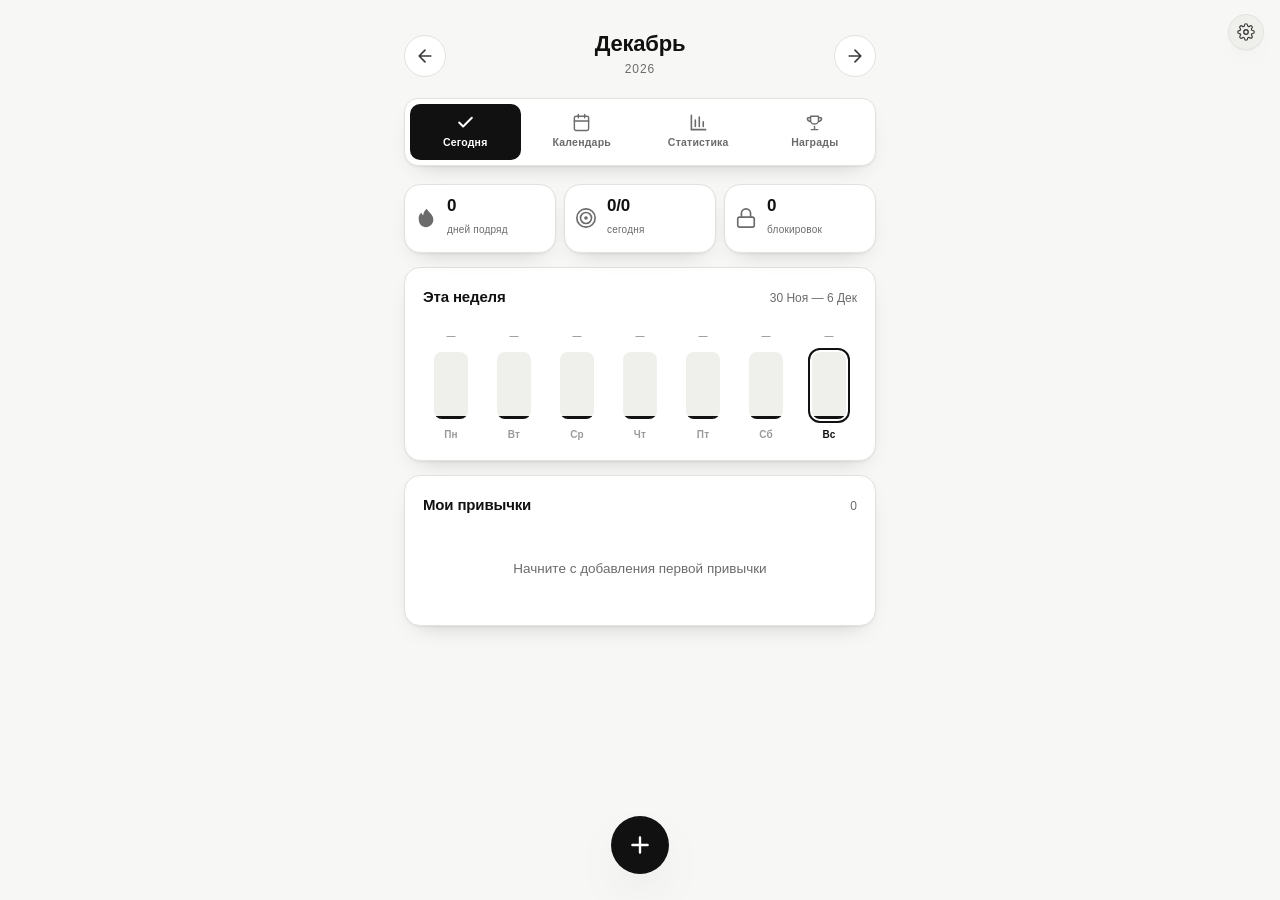
==== commit b69a743b: "Fix: HabitFlow app (correct files)" ====
--- a/index.html
+++ b/index.html
@@ -1,669 +1,314 @@
 <!DOCTYPE html>
-<html lang="ru">
+<html lang="ru" data-theme="mono">
 <head>
-<meta charset="utf-8">
-<meta name="viewport" content="width=device-width, initial-scale=1">
-<title>Мне Букет — цветочная мастерская на Беломорской</title>
-<meta name="description" content="Монобукеты и авторские композиции с доставкой по району. Собираем при вас, показываем фото перед отправкой, везём от 1 часа.">
-<meta name="theme-color" content="#FAF6F2">
-<link rel="icon" href="data:image/svg+xml,%3Csvg xmlns='http://www.w3.org/2000/svg' viewBox='0 0 60 60'%3E%3Ccircle cx='30' cy='30' r='30' fill='%23FAF6F2'/%3E%3Cg fill='%23B5455A'%3E%3Cellipse cx='30' cy='17' rx='7' ry='12'/%3E%3Cellipse cx='30' cy='43' rx='7' ry='12'/%3E%3Cellipse cx='17' cy='30' rx='12' ry='7'/%3E%3Cellipse cx='43' cy='30' rx='12' ry='7'/%3E%3C/g%3E%3Ccircle cx='30' cy='30' r='6' fill='%23221E1B'/%3E%3C/svg%3E">
-<link rel="preconnect" href="https://fonts.googleapis.com">
-<link rel="preconnect" href="https://fonts.gstatic.com" crossorigin>
-<link href="https://fonts.googleapis.com/css2?family=Cormorant+Garamond:ital,wght@0,400;0,500;0,600;1,400;1,500&family=Inter:wght@400;500;600&display=swap" rel="stylesheet">
-<link rel="stylesheet" href="styles.css">
+  <meta charset="UTF-8">
+  <meta name="viewport" content="width=device-width, initial-scale=1.0, viewport-fit=cover">
+  <meta name="theme-color" content="#111111">
+  <meta name="apple-mobile-web-app-capable" content="yes">
+  <meta name="apple-mobile-web-app-status-bar-style" content="black-translucent">
+  <title>HabitFlow — трекер привычек</title>
+  <meta name="description" content="Трекер привычек с блокировкой телефона, статистикой и геймификацией">
+  <link rel="manifest" href="manifest.json">
+  <link rel="stylesheet" href="styles.css">
 </head>
 <body>
 
-<!-- ============ SVG SPRITE ============ -->
-<svg class="sprite" aria-hidden="true" focusable="false" xmlns="http://www.w3.org/2000/svg">
-  <defs>
-    <linearGradient id="wrap-a" x1="0" y1="0" x2="0" y2="1">
-      <stop offset="0" stop-color="#F6EFE7"/><stop offset="1" stop-color="#E6D8CA"/>
-    </linearGradient>
-    <linearGradient id="wrap-b" x1="0" y1="0" x2="0" y2="1">
-      <stop offset="0" stop-color="#F2E7E9"/><stop offset="1" stop-color="#DCC7CC"/>
-    </linearGradient>
-    <linearGradient id="wrap-dark" x1="0" y1="0" x2="0" y2="1">
-      <stop offset="0" stop-color="#2E2926"/><stop offset="1" stop-color="#171412"/>
-    </linearGradient>
-
-    <symbol id="petal8" viewBox="0 0 60 60">
-      <g fill="currentColor">
-        <ellipse cx="30" cy="12" rx="8.6" ry="15"/>
-        <ellipse cx="30" cy="12" rx="8.6" ry="15" transform="rotate(45 30 30)"/>
-        <ellipse cx="30" cy="12" rx="8.6" ry="15" transform="rotate(90 30 30)"/>
-        <ellipse cx="30" cy="12" rx="8.6" ry="15" transform="rotate(135 30 30)"/>
-        <ellipse cx="30" cy="12" rx="8.6" ry="15" transform="rotate(180 30 30)"/>
-        <ellipse cx="30" cy="12" rx="8.6" ry="15" transform="rotate(225 30 30)"/>
-        <ellipse cx="30" cy="12" rx="8.6" ry="15" transform="rotate(270 30 30)"/>
-        <ellipse cx="30" cy="12" rx="8.6" ry="15" transform="rotate(315 30 30)"/>
-      </g>
-    </symbol>
-
-    <symbol id="petal6" viewBox="0 0 60 60">
-      <g fill="currentColor">
-        <ellipse cx="30" cy="14" rx="9" ry="14"/>
-        <ellipse cx="30" cy="14" rx="9" ry="14" transform="rotate(60 30 30)"/>
-        <ellipse cx="30" cy="14" rx="9" ry="14" transform="rotate(120 30 30)"/>
-        <ellipse cx="30" cy="14" rx="9" ry="14" transform="rotate(180 30 30)"/>
-        <ellipse cx="30" cy="14" rx="9" ry="14" transform="rotate(240 30 30)"/>
-        <ellipse cx="30" cy="14" rx="9" ry="14" transform="rotate(300 30 30)"/>
-      </g>
-    </symbol>
-
-    <symbol id="leaf" viewBox="0 0 40 20">
-      <path d="M1 10C9 -1 30 -1 39 10 30 21 9 21 1 10Z" fill="currentColor"/>
-      <path d="M3 10H37" stroke="rgba(0,0,0,.12)" stroke-width="1" fill="none"/>
-    </symbol>
-
-    <!-- Пионовый -->
-    <symbol id="bq-pink" viewBox="0 0 240 290">
-      <ellipse cx="120" cy="272" rx="58" ry="9" fill="rgba(60,40,35,.07)"/>
-      <g stroke="#6E8064" stroke-width="2.6" fill="none" stroke-linecap="round">
-        <path d="M120 235 74 150"/><path d="M120 235 96 128"/><path d="M120 235 122 118"/>
-        <path d="M120 235 152 132"/><path d="M120 235 172 156"/>
-      </g>
-      <g color="#8C9A7E" opacity=".95">
-        <use href="#leaf" x="52" y="176" width="34" height="17" transform="rotate(-28 69 184)"/>
-        <use href="#leaf" x="160" y="188" width="34" height="17" transform="rotate(24 177 196)"/>
-        <use href="#leaf" x="120" y="150" width="30" height="15" transform="rotate(-8 135 157)"/>
-      </g>
-      <path d="M76 168C64 200 60 242 70 264L170 264C180 242 176 200 164 168Z" fill="url(#wrap-a)"/>
-      <path d="M76 168C96 188 144 188 164 168" fill="none" stroke="rgba(255,255,255,.75)" stroke-width="2"/>
-      <path d="M118 176 120 264" stroke="rgba(120,95,80,.18)" stroke-width="1.4"/>
-      <g transform="translate(74 146)"><use href="#petal8" x="-31" y="-31" width="62" height="62" color="#F0C2CC"/><use href="#petal8" x="-21" y="-21" width="42" height="42" color="#E3A2B0" transform="rotate(22)"/><circle r="8" fill="#BC6E84"/></g>
-      <g transform="translate(104 104)"><use href="#petal8" x="-34" y="-34" width="68" height="68" color="#F6D2D8"/><use href="#petal8" x="-23" y="-23" width="46" height="46" color="#E8AEBA" transform="rotate(22)"/><circle r="9" fill="#C4798C"/></g>
-      <g transform="translate(150 118)"><use href="#petal8" x="-30" y="-30" width="60" height="60" color="#EFC0CA"/><use href="#petal8" x="-20" y="-20" width="40" height="40" color="#DF9DAC" transform="rotate(22)"/><circle r="8" fill="#B96B80"/></g>
-      <g transform="translate(122 152)"><use href="#petal8" x="-26" y="-26" width="52" height="52" color="#F2C8D0"/><use href="#petal8" x="-17" y="-17" width="34" height="34" color="#E1A2AE" transform="rotate(22)"/><circle r="6.5" fill="#B96B80"/></g>
-      <g transform="translate(172 150)"><use href="#petal6" x="-24" y="-24" width="48" height="48" color="#F8E4E8"/><use href="#petal6" x="-16" y="-16" width="32" height="32" color="#EFC9D2" transform="rotate(30)"/><circle r="6" fill="#D9A6B2"/></g>
-      <g transform="translate(58 178)"><use href="#petal6" x="-20" y="-20" width="40" height="40" color="#F8E4E8"/><circle r="5" fill="#D9A6B2"/></g>
-    </symbol>
-
-    <!-- Белый сад -->
-    <symbol id="bq-white" viewBox="0 0 240 290">
-      <ellipse cx="120" cy="272" rx="56" ry="9" fill="rgba(60,40,35,.07)"/>
-      <g stroke="#7C8B6E" stroke-width="2.6" fill="none" stroke-linecap="round">
-        <path d="M120 235 80 152"/><path d="M120 235 104 126"/><path d="M120 235 130 112"/><path d="M120 235 158 140"/>
-      </g>
-      <g color="#93A184">
-        <use href="#leaf" x="44" y="164" width="36" height="18" transform="rotate(-38 62 173)"/>
-        <use href="#leaf" x="166" y="170" width="36" height="18" transform="rotate(30 184 179)"/>
-        <use href="#leaf" x="60" y="196" width="32" height="16" transform="rotate(-16 76 204)"/>
-        <use href="#leaf" x="152" y="202" width="32" height="16" transform="rotate(14 168 210)"/>
-      </g>
-      <g fill="#A9B79A" opacity=".9">
-        <circle cx="52" cy="150" r="5"/><circle cx="44" cy="164" r="4"/><circle cx="60" cy="138" r="4"/>
-        <circle cx="184" cy="140" r="5"/><circle cx="192" cy="154" r="4"/><circle cx="178" cy="128" r="4"/>
-      </g>
-      <path d="M78 170C66 202 64 242 72 264L168 264C176 242 174 202 162 170Z" fill="url(#wrap-a)"/>
-      <path d="M78 170C98 190 142 190 162 170" fill="none" stroke="rgba(255,255,255,.8)" stroke-width="2"/>
-      <path d="M112 178 106 264M132 178 140 264" stroke="rgba(120,95,80,.14)" stroke-width="1.3"/>
-      <g transform="translate(84 152)"><use href="#petal8" x="-29" y="-29" width="58" height="58" color="#FFF7EC"/><use href="#petal8" x="-19" y="-19" width="38" height="38" color="#F3E5D2" transform="rotate(22)"/><circle r="7.5" fill="#D9C3A2"/></g>
-      <g transform="translate(120 112)"><use href="#petal8" x="-33" y="-33" width="66" height="66" color="#FFFAF2"/><use href="#petal8" x="-22" y="-22" width="44" height="44" color="#F1E2CE" transform="rotate(22)"/><circle r="8.5" fill="#D6BE9C"/></g>
-      <g transform="translate(158 146)"><use href="#petal8" x="-27" y="-27" width="54" height="54" color="#FFF8EE"/><use href="#petal8" x="-18" y="-18" width="36" height="36" color="#EFDFC9" transform="rotate(22)"/><circle r="7" fill="#D6BE9C"/></g>
-      <g transform="translate(112 164)"><use href="#petal6" x="-22" y="-22" width="44" height="44" color="#FBF3E4"/><circle r="5.5" fill="#DCC8A8"/></g>
-      <g transform="translate(150 186)"><use href="#petal6" x="-18" y="-18" width="36" height="36" color="#F7EDDB"/><circle r="4.5" fill="#DCC8A8"/></g>
-    </symbol>
-
-    <!-- Солнечный -->
-    <symbol id="bq-sun" viewBox="0 0 240 290">
-      <ellipse cx="120" cy="272" rx="56" ry="9" fill="rgba(60,40,35,.07)"/>
-      <g stroke="#6E8064" stroke-width="2.6" fill="none" stroke-linecap="round">
-        <path d="M120 235 78 154"/><path d="M120 235 100 124"/><path d="M120 235 134 116"/><path d="M120 235 164 148"/>
-      </g>
-      <g color="#8C9A7E">
-        <use href="#leaf" x="46" y="180" width="34" height="17" transform="rotate(-30 63 188)"/>
-        <use href="#leaf" x="164" y="176" width="34" height="17" transform="rotate(26 181 184)"/>
-        <use href="#leaf" x="112" y="146" width="30" height="15" transform="rotate(-6 127 153)"/>
-      </g>
-      <path d="M80 172C68 204 66 242 74 264L166 264C174 242 172 204 160 172Z" fill="url(#wrap-a)"/>
-      <path d="M80 172C100 192 140 192 160 172" fill="none" stroke="rgba(255,255,255,.8)" stroke-width="2"/>
-      <path d="M120 182 120 264" stroke="rgba(120,95,80,.16)" stroke-width="1.3"/>
-      <g transform="translate(80 154)"><use href="#petal8" x="-28" y="-28" width="56" height="56" color="#FBE3A6"/><use href="#petal8" x="-18" y="-18" width="36" height="36" color="#F2C96F" transform="rotate(22)"/><circle r="7" fill="#D79B3E"/></g>
-      <g transform="translate(120 108)"><use href="#petal8" x="-33" y="-33" width="66" height="66" color="#FFEFC2"/><use href="#petal8" x="-22" y="-22" width="44" height="44" color="#F5CE72" transform="rotate(22)"/><circle r="8.5" fill="#CF9330"/></g>
-      <g transform="translate(162 146)"><use href="#petal8" x="-26" y="-26" width="52" height="52" color="#FCE7B2"/><use href="#petal8" x="-17" y="-17" width="34" height="34" color="#EFC066" transform="rotate(22)"/><circle r="6.5" fill="#CF9330"/></g>
-      <g transform="translate(112 160)"><use href="#petal6" x="-22" y="-22" width="44" height="44" color="#FFF4D6"/><use href="#petal6" x="-13" y="-13" width="26" height="26" color="#F6D98F" transform="rotate(30)"/><circle r="4.5" fill="#D9A64A"/></g>
-      <g transform="translate(50 190)"><use href="#petal6" x="-17" y="-17" width="34" height="34" color="#FDF1CE"/><circle r="4" fill="#D9A64A"/></g>
-    </symbol>
-
-    <!-- Бордо -->
-    <symbol id="bq-red" viewBox="0 0 240 290">
-      <ellipse cx="120" cy="274" rx="62" ry="9" fill="rgba(60,40,35,.09)"/>
-      <g stroke="#5E6E55" stroke-width="2.6" fill="none" stroke-linecap="round">
-        <path d="M120 240 88 164"/><path d="M120 240 108 140"/><path d="M120 240 138 138"/><path d="M120 240 158 168"/>
-      </g>
-      <g color="#7B8A6C">
-        <use href="#leaf" x="132" y="196" width="36" height="18" transform="rotate(18 150 205)"/>
-        <use href="#leaf" x="58" y="188" width="34" height="17" transform="rotate(-30 75 196)"/>
-      </g>
-      <path d="M96 196 L144 196 L152 266 L88 266 Z" fill="url(#wrap-dark)"/>
-      <path d="M96 196 L144 196 L146 210 L94 210 Z" fill="rgba(255,255,255,.08)"/>
-      <g transform="translate(88 156)"><use href="#petal8" x="-30" y="-30" width="60" height="60" color="#C25663"/><use href="#petal8" x="-20" y="-20" width="40" height="40" color="#98293C" transform="rotate(22)"/><circle r="7" fill="#6B1424"/></g>
-      <g transform="translate(120 128)"><use href="#petal8" x="-34" y="-34" width="68" height="68" color="#CE6470"/><use href="#petal8" x="-23" y="-23" width="46" height="46" color="#A02D40" transform="rotate(22)"/><circle r="8.5" fill="#701728"/></g>
-      <g transform="translate(152 160)"><use href="#petal8" x="-28" y="-28" width="56" height="56" color="#C25A67"/><use href="#petal8" x="-18" y="-18" width="36" height="36" color="#93283A" transform="rotate(22)"/><circle r="7" fill="#6B1424"/></g>
-      <g transform="translate(122 176)"><use href="#petal6" x="-24" y="-24" width="48" height="48" color="#B94E5C"/><use href="#petal6" x="-15" y="-15" width="30" height="30" color="#8E2436" transform="rotate(30)"/><circle r="5" fill="#5E1020"/></g>
-      <g transform="translate(60 190)"><use href="#petal6" x="-16" y="-16" width="32" height="32" color="#D98890"/><circle r="4" fill="#8E2436"/></g>
-      <g transform="translate(180 192)"><use href="#petal6" x="-16" y="-16" width="32" height="32" color="#D98890"/><circle r="4" fill="#8E2436"/></g>
-    </symbol>
-
-    <!-- Лаванда -->
-    <symbol id="bq-lilac" viewBox="0 0 240 290">
-      <ellipse cx="120" cy="272" rx="58" ry="9" fill="rgba(60,40,35,.07)"/>
-      <g stroke="#77866B" stroke-width="2.4" fill="none" stroke-linecap="round">
-        <path d="M120 232 86 148"/><path d="M120 232 104 120"/><path d="M120 232 132 108"/><path d="M120 232 158 140"/><path d="M120 232 170 176"/>
-      </g>
-      <g fill="#A6B394">
-        <ellipse cx="72" cy="168" rx="4" ry="7" transform="rotate(-24 72 168)"/>
-        <ellipse cx="66" cy="182" rx="4" ry="7" transform="rotate(-24 66 182)"/>
-        <ellipse cx="60" cy="196" rx="4" ry="7" transform="rotate(-24 60 196)"/>
-        <ellipse cx="164" cy="164" rx="4" ry="7" transform="rotate(24 164 164)"/>
-        <ellipse cx="170" cy="178" rx="4" ry="7" transform="rotate(24 170 178)"/>
-        <ellipse cx="176" cy="192" rx="4" ry="7" transform="rotate(24 176 192)"/>
-      </g>
-      <path d="M80 170C68 202 66 242 74 264L166 264C174 242 172 202 160 170Z" fill="url(#wrap-b)"/>
-      <path d="M80 170C100 190 140 190 160 170" fill="none" stroke="rgba(255,255,255,.8)" stroke-width="2"/>
-      <g transform="translate(84 148)"><use href="#petal8" x="-28" y="-28" width="56" height="56" color="#DCCDEE"/><use href="#petal8" x="-18" y="-18" width="36" height="36" color="#B9A2DB" transform="rotate(22)"/><circle r="7" fill="#8268AE"/></g>
-      <g transform="translate(120 104)"><use href="#petal8" x="-33" y="-33" width="66" height="66" color="#E4D8F2"/><use href="#petal8" x="-22" y="-22" width="44" height="44" color="#C0ACE0" transform="rotate(22)"/><circle r="8.5" fill="#8B72B5"/></g>
-      <g transform="translate(158 140)"><use href="#petal8" x="-27" y="-27" width="54" height="54" color="#DACBEA"/><use href="#petal8" x="-17" y="-17" width="34" height="34" color="#B49BD6" transform="rotate(22)"/><circle r="6.5" fill="#8168AC"/></g>
-      <g transform="translate(112 156)"><use href="#petal6" x="-21" y="-21" width="42" height="42" color="#EFE7F8"/><circle r="5" fill="#A187C8"/></g>
-      <g transform="translate(146 178)"><use href="#petal6" x="-17" y="-17" width="34" height="34" color="#E6DBF3"/><circle r="4" fill="#A187C8"/></g>
-      <g transform="translate(56 192)"><use href="#petal6" x="-15" y="-15" width="30" height="30" color="#E6DBF3"/><circle r="3.5" fill="#A187C8"/></g>
-    </symbol>
-
-    <!-- Бенто -->
-    <symbol id="bq-bento" viewBox="0 0 240 290">
-      <ellipse cx="120" cy="264" rx="70" ry="10" fill="rgba(60,40,35,.08)"/>
-      <path d="M52 176 L188 176 L180 258 L60 258 Z" fill="#EADFD2"/>
-      <path d="M52 176 L188 176 L184 196 L56 196 Z" fill="#F4EBE0"/>
-      <path d="M56 196 L184 196 L180 258 L60 258 Z" fill="none" stroke="rgba(120,95,80,.16)" stroke-width="1.2"/>
-      <path d="M120 196 120 258" stroke="rgba(120,95,80,.18)" stroke-width="1.4"/>
-      <g transform="translate(88 158)"><use href="#petal8" x="-27" y="-27" width="54" height="54" color="#F3D3D8"/><use href="#petal8" x="-17" y="-17" width="34" height="34" color="#E4AEBA" transform="rotate(22)"/><circle r="6.5" fill="#BE7C8D"/></g>
-      <g transform="translate(126 140)"><use href="#petal8" x="-30" y="-30" width="60" height="60" color="#F9E4E7"/><use href="#petal8" x="-19" y="-19" width="38" height="38" color="#EAB6C1" transform="rotate(22)"/><circle r="7.5" fill="#C4808F"/></g>
-      <g transform="translate(160 162)"><use href="#petal6" x="-22" y="-22" width="44" height="44" color="#FBEDEF"/><circle r="5.5" fill="#D5A0AC"/></g>
-      <g color="#8C9A7E">
-        <use href="#leaf" x="62" y="150" width="30" height="15" transform="rotate(-26 77 157)"/>
-        <use href="#leaf" x="150" y="176" width="28" height="14" transform="rotate(20 164 183)"/>
-      </g>
-      <g transform="translate(72 182)"><use href="#petal6" x="-15" y="-15" width="30" height="30" color="#F5E9EA"/><circle r="3.5" fill="#D5A0AC"/></g>
-      <g transform="translate(172 186)"><use href="#petal6" x="-15" y="-15" width="30" height="30" color="#F5E9EA"/><circle r="3.5" fill="#D5A0AC"/></g>
-    </symbol>
-  </defs>
+<svg class="sprite" aria-hidden="true" xmlns="http://www.w3.org/2000/svg">
+  <symbol id="i-check" viewBox="0 0 24 24"><path d="M20 6 9 17l-5-5" fill="none" stroke="currentColor" stroke-width="2.5" stroke-linecap="round" stroke-linejoin="round"/></symbol>
+  <symbol id="i-plus" viewBox="0 0 24 24"><path d="M12 5v14M5 12h14" fill="none" stroke="currentColor" stroke-width="2.2" stroke-linecap="round"/></symbol>
+  <symbol id="i-trash" viewBox="0 0 24 24"><path d="M3 6h18M8 6V4a2 2 0 0 1 2-2h4a2 2 0 0 1 2 2v2m2 0v14a2 2 0 0 1-2 2H8a2 2 0 0 1-2-2V6" fill="none" stroke="currentColor" stroke-width="1.8" stroke-linecap="round" stroke-linejoin="round"/></symbol>
+  <symbol id="i-edit" viewBox="0 0 24 24"><path d="M11 4H4a2 2 0 0 0-2 2v14a2 2 0 0 0 2 2h14a2 2 0 0 0 2-2v-7M18.5 2.5a2.12 2.12 0 0 1 3 3L12 15l-4 1 1-4z" fill="none" stroke="currentColor" stroke-width="1.8" stroke-linecap="round" stroke-linejoin="round"/></symbol>
+  <symbol id="i-fire" viewBox="0 0 24 24"><path d="M12 22c4.42 0 8-3.58 8-8 0-3.9-2.5-6.6-4.5-8.5C14 4 13 2.5 13 2c-3 2-4 5-4 7-1-.5-1.7-1.5-2-3-2.5 2-3 4.5-3 6.5C4 18.42 7.58 22 12 22z" fill="currentColor"/></symbol>
+  <symbol id="i-chart" viewBox="0 0 24 24"><path d="M3 3v18h18M8 17V9m5 8V5m5 12v-6" fill="none" stroke="currentColor" stroke-width="2" stroke-linecap="round"/></symbol>
+  <symbol id="i-calendar" viewBox="0 0 24 24"><rect x="3" y="4" width="18" height="18" rx="2" fill="none" stroke="currentColor" stroke-width="1.8"/><path d="M16 2v4M8 2v4M3 10h18" stroke="currentColor" stroke-width="1.8" stroke-linecap="round"/></symbol>
+  <symbol id="i-trophy" viewBox="0 0 24 24"><path d="M8 21h8m-4-4v4M7 4h10v5a5 5 0 0 1-10 0zM7 6H4a1 1 0 0 0-1 1c0 2 1.5 3.5 4 4M17 6h3a1 1 0 0 1 1 1c0 2-1.5 3.5-4 4" fill="none" stroke="currentColor" stroke-width="1.8" stroke-linecap="round" stroke-linejoin="round"/></symbol>
+  <symbol id="i-target" viewBox="0 0 24 24"><circle cx="12" cy="12" r="10" fill="none" stroke="currentColor" stroke-width="1.8"/><circle cx="12" cy="12" r="6" fill="none" stroke="currentColor" stroke-width="1.8"/><circle cx="12" cy="12" r="2" fill="currentColor"/></symbol>
+  <symbol id="i-lock" viewBox="0 0 24 24"><rect x="3" y="11" width="18" height="11" rx="2" fill="none" stroke="currentColor" stroke-width="1.8"/><path d="M7 11V7a5 5 0 0 1 10 0v4" fill="none" stroke="currentColor" stroke-width="1.8"/></symbol>
+  <symbol id="i-x" viewBox="0 0 24 24"><path d="M18 6 6 18M6 6l12 12" fill="none" stroke="currentColor" stroke-width="2" stroke-linecap="round"/></symbol>
+  <symbol id="i-arrow-l" viewBox="0 0 24 24"><path d="M19 12H5m7-7-7 7 7 7" fill="none" stroke="currentColor" stroke-width="2" stroke-linecap="round" stroke-linejoin="round"/></symbol>
+  <symbol id="i-arrow-r" viewBox="0 0 24 24"><path d="M5 12h14m-7-7 7 7-7 7" fill="none" stroke="currentColor" stroke-width="2" stroke-linecap="round" stroke-linejoin="round"/></symbol>
+  <symbol id="i-settings" viewBox="0 0 24 24"><circle cx="12" cy="12" r="3" fill="none" stroke="currentColor" stroke-width="1.8"/><path d="M19.4 15a1.65 1.65 0 0 0 .33 1.82l.06.06a2 2 0 1 1-2.83 2.83l-.06-.06a1.65 1.65 0 0 0-1.82-.33 1.65 1.65 0 0 0-1 1.51V21a2 2 0 1 1-4 0v-.09A1.65 1.65 0 0 0 9 19.4a1.65 1.65 0 0 0-1.82.33l-.06.06a2 2 0 1 1-2.83-2.83l.06-.06a1.65 1.65 0 0 0 .33-1.82 1.65 1.65 0 0 0-1.51-1H3a2 2 0 1 1 0-4h.09A1.65 1.65 0 0 0 4.6 9a1.65 1.65 0 0 0-.33-1.82l-.06-.06a2 2 0 1 1 2.83-2.83l.06.06a1.65 1.65 0 0 0 1.82.33H9a1.65 1.65 0 0 0 1-1.51V3a2 2 0 1 1 4 0v.09a1.65 1.65 0 0 0 1 1.51 1.65 1.65 0 0 0 1.82-.33l.06-.06a2 2 0 1 1 2.83 2.83l-.06.06a1.65 1.65 0 0 0-.33 1.82V9a1.65 1.65 0 0 0 1.51 1H21a2 2 0 1 1 0 4h-.09a1.65 1.65 0 0 0-1.51 1z" fill="none" stroke="currentColor" stroke-width="1.6"/></symbol>
+  <symbol id="i-bell" viewBox="0 0 24 24"><path d="M18 8A6 6 0 0 0 6 8c0 7-3 9-3 9h18s-3-2-3-9M13.73 21a2 2 0 0 1-3.46 0" fill="none" stroke="currentColor" stroke-width="1.8" stroke-linecap="round" stroke-linejoin="round"/></symbol>
+  <symbol id="i-download" viewBox="0 0 24 24"><path d="M21 15v4a2 2 0 0 1-2 2H5a2 2 0 0 1-2-2v-4M7 10l5 5 5-5M12 15V3" fill="none" stroke="currentColor" stroke-width="1.8" stroke-linecap="round" stroke-linejoin="round"/></symbol>
+  <symbol id="i-upload" viewBox="0 0 24 24"><path d="M21 15v4a2 2 0 0 1-2 2H5a2 2 0 0 1-2-2v-4M17 8l-5-5-5 5M12 3v12" fill="none" stroke="currentColor" stroke-width="1.8" stroke-linecap="round" stroke-linejoin="round"/></symbol>
+  <symbol id="i-note" viewBox="0 0 24 24"><path d="M14 2H6a2 2 0 0 0-2 2v16a2 2 0 0 0 2 2h12a2 2 0 0 0 2-2V8zM14 2v6h6M16 13H8M16 17H8M10 9H8" fill="none" stroke="currentColor" stroke-width="1.8" stroke-linecap="round" stroke-linejoin="round"/></symbol>
+  <symbol id="i-tag" viewBox="0 0 24 24"><path d="M20.59 13.41 11 3H4v7l9.59 9.59a2 2 0 0 0 2.83 0l4.17-4.17a2 2 0 0 0 0-2.83z" fill="none" stroke="currentColor" stroke-width="1.8" stroke-linecap="round" stroke-linejoin="round"/><circle cx="7.5" cy="7.5" r=".8" fill="currentColor"/></symbol>
 </svg>
 
-<!-- ============ TOP BAR ============ -->
-<div class="notice">
-  <div class="notice__inner">
-    <span class="notice__demo">Демонстрационная страница · не официальный сайт</span>
-    <span class="notice__meta">
-      <span>Москва, Беломорская, 23</span>
-      <span class="dot"></span>
-      <span>Ежедневно 9:00–21:00</span>
-    </span>
-  </div>
-</div>
-
-<!-- ============ HEADER ============ -->
-<header class="header" id="header">
-  <div class="header__inner">
-    <a class="logo" href="#top" aria-label="Мне Букет — на главную">
-      <svg class="logo__mark" viewBox="0 0 40 40" aria-hidden="true">
-        <g fill="#B5455A">
-          <ellipse cx="20" cy="10" rx="4.4" ry="7.6"/>
-          <ellipse cx="20" cy="30" rx="4.4" ry="7.6"/>
-          <ellipse cx="10" cy="20" rx="7.6" ry="4.4"/>
-          <ellipse cx="30" cy="20" rx="7.6" ry="4.4"/>
-          <ellipse cx="13" cy="13" rx="4.4" ry="7.6" transform="rotate(-45 13 13)"/>
-          <ellipse cx="27" cy="27" rx="4.4" ry="7.6" transform="rotate(-45 27 27)"/>
-          <ellipse cx="27" cy="13" rx="4.4" ry="7.6" transform="rotate(45 27 13)"/>
-          <ellipse cx="13" cy="27" rx="4.4" ry="7.6" transform="rotate(45 13 27)"/>
-        </g>
-        <circle cx="20" cy="20" r="4.6" fill="#221E1B"/>
-      </svg>
-      <span class="logo__text">Мне Букет<sup>*</sup></span>
-    </a>
-
-    <nav class="nav" id="nav" aria-label="Основная навигация">
-      <a href="#catalog">Каталог</a>
-      <a href="#why">Почему мы</a>
-      <a href="#order">Заказ</a>
-      <a href="#contacts">Контакты</a>
-    </nav>
-
-    <div class="header__actions">
-      <a class="header__phone" href="tel:+79690699609">+7 969 069-96-09</a>
-      <a class="btn btn--primary btn--sm" href="#order">Заказать</a>
-      <button class="burger" id="burger" type="button" aria-label="Меню" aria-expanded="false" aria-controls="nav">
-        <span></span><span></span>
-      </button>
-    </div>
-  </div>
-</header>
-
-<main id="top">
-
-  <!-- ============ HERO ============ -->
-  <section class="hero">
-    <div class="wrap hero__grid">
-      <div class="hero__copy">
-        <p class="eyebrow"><span class="eyebrow__line"></span>Цветочная мастерская · Москва</p>
-        <h1 class="hero__title">
-          Букет&nbsp;— это<br>
-          <em>слова</em>, которые<br>
-          не нужно говорить
-        </h1>
-        <p class="hero__lead">Монобукеты и авторские композиции. Собираем при вас, показываем фото перед отправкой и везём аккуратно.</p>
-        <div class="hero__cta">
-          <a class="btn btn--primary" href="#catalog">Смотреть каталог</a>
-          <a class="btn btn--ghost" href="#order">Собрать букет</a>
-        </div>
-        <dl class="hero__facts">
-          <div><dt>Ежедневно</dt><dd>9:00–21:00</dd></div>
-          <div><dt>Доставка</dt><dd>от 1 часа</dd></div>
-          <div><dt>Свежесть</dt><dd>поставка утром</dd></div>
-        </dl>
-      </div>
-
-      <div class="hero__art">
-        <div class="hero__panel">
-          <svg class="hero__bouquet" viewBox="0 0 240 290" role="img" aria-label="Букет из розовых пионов">
-            <use href="#bq-pink"/>
-          </svg>
-          <span class="hero__ring hero__ring--one" aria-hidden="true"></span>
-          <span class="hero__ring hero__ring--two" aria-hidden="true"></span>
-        </div>
-        <div class="float-card float-card--price">
-          <span class="float-card__label">Авторский букет</span>
-          <strong>от 3 500 ₽</strong>
-        </div>
-        <div class="float-card float-card--photo">
-          <svg viewBox="0 0 24 24" aria-hidden="true"><path d="M4 7h3l2-2h6l2 2h3v12H4z" fill="none" stroke="currentColor" stroke-width="1.6" stroke-linejoin="round"/><circle cx="12" cy="13" r="3.4" fill="none" stroke="currentColor" stroke-width="1.6"/></svg>
-          <span>Фото перед<br>вручением</span>
-        </div>
-      </div>
-    </div>
-
+<div class="app" id="app">
+
+  <header class="topbar">
+    <button class="topbar__btn" id="prevPeriod" aria-label="Предыдущий период"><svg><use href="#i-arrow-l"/></svg></button>
+    <div class="topbar__date">
+      <span class="topbar__month" id="currentMonthLabel">Ноябрь</span>
+      <span class="topbar__year" id="currentYearLabel">2026</span>
+    </div>
+    <button class="topbar__btn" id="nextPeriod" aria-label="Следующий период"><svg><use href="#i-arrow-r"/></svg></button>
+  </header>
+
+  <nav class="tabs" role="tablist">
+    <button class="tab is-active" data-view="today" role="tab" aria-selected="true">
+      <svg><use href="#i-check"/></svg><span>Сегодня</span>
+    </button>
+    <button class="tab" data-view="calendar" role="tab" aria-selected="false">
+      <svg><use href="#i-calendar"/></svg><span>Календарь</span>
+    </button>
+    <button class="tab" data-view="stats" role="tab" aria-selected="false">
+      <svg><use href="#i-chart"/></svg><span>Статистика</span>
+    </button>
+    <button class="tab" data-view="awards" role="tab" aria-selected="false">
+      <svg><use href="#i-trophy"/></svg><span>Награды</span>
+    </button>
+  </nav>
+
+  <section class="view is-active" id="view-today">
     <div class="strip">
-      <div class="wrap strip__inner">
-        <div class="strip__item"><span class="strip__num">01</span><span>Сборка при вас</span></div>
-        <div class="strip__item"><span class="strip__num">02</span><span>Доставка по району</span></div>
-        <div class="strip__item"><span class="strip__num">03</span><span>Фото до отправки</span></div>
-        <div class="strip__item"><span class="strip__num">04</span><span>Оплата при получении</span></div>
-      </div>
-    </div>
+      <div class="strip__item">
+        <svg class="strip__icon"><use href="#i-fire"/></svg>
+        <div><strong id="sumStreak">0</strong><span>дней подряд</span></div>
+      </div>
+      <div class="strip__item">
+        <svg class="strip__icon"><use href="#i-target"/></svg>
+        <div><strong id="sumToday">0/0</strong><span>сегодня</span></div>
+      </div>
+      <div class="strip__item">
+        <svg class="strip__icon"><use href="#i-lock"/></svg>
+        <div><strong id="sumLock">0</strong><span>блокировок</span></div>
+      </div>
+    </div>
+
+    <div class="card">
+      <div class="card__head">
+        <h2>Эта неделя</h2>
+        <span class="card__sub" id="weekRange"></span>
+      </div>
+      <div class="weekchart" id="weekChart"></div>
+    </div>
+
+    <div class="card">
+      <div class="card__head">
+        <h2>Мои привычки</h2>
+        <span class="card__sub" id="habitsCount">0</span>
+      </div>
+      <div class="habits" id="habitsContainer"></div>
+      <p class="empty" id="emptyHabits">Начните с добавления первой привычки</p>
+    </div>
+
+    <button class="fab" id="openAddModal" aria-label="Добавить привычку">
+      <svg><use href="#i-plus"/></svg>
+    </button>
   </section>
 
-  <!-- ============ CATALOG ============ -->
-  <section class="section" id="catalog">
-    <div class="wrap">
-      <header class="section__head reveal">
-        <div>
-          <p class="eyebrow"><span class="eyebrow__line"></span>01 — Каталог</p>
-          <h2 class="section__title">Что можно заказать</h2>
-        </div>
-        <p class="section__note">Цены в примере ориентировочные — на настоящем сайте заменяются на актуальные. Ниже — пять форматов, которые закрывают почти любой повод.</p>
-      </header>
-
-      <div class="catalog">
-
-        <article class="card reveal" data-bouquet="Монобукет из кустовых роз">
-          <div class="card__art card__art--pink">
-            <span class="badge">Хит</span>
-            <svg viewBox="0 0 240 290" aria-hidden="true"><use href="#bq-pink"/></svg>
-          </div>
-          <div class="card__body">
-            <div class="card__top">
-              <h3 class="card__title">Монобукет из кустовых роз</h3>
-              <span class="card__idx">01</span>
-            </div>
-            <p class="card__desc">15–25 побегов, упаковка в цвет. Плотный, ароматный, без лишнего декора.</p>
-            <div class="card__foot">
-              <span class="price">от 2 800 ₽</span>
-              <button class="btn btn--line btn--sm js-order" type="button">Выбрать</button>
-            </div>
-          </div>
-        </article>
-
-        <article class="card reveal" data-bouquet="Авторский букет">
-          <div class="card__art card__art--white">
-            <svg viewBox="0 0 240 290" aria-hidden="true"><use href="#bq-white"/></svg>
-          </div>
-          <div class="card__body">
-            <div class="card__top">
-              <h3 class="card__title">Авторский букет</h3>
-              <span class="card__idx">02</span>
-            </div>
-            <p class="card__desc">Собираем под повод и характер: пастель, сезонные акценты, зелень.</p>
-            <div class="card__foot">
-              <span class="price">от 3 500 ₽</span>
-              <button class="btn btn--line btn--sm js-order" type="button">Выбрать</button>
-            </div>
-          </div>
-        </article>
-
-        <article class="card reveal" data-bouquet="Бенто-бокс с цветами">
-          <div class="card__art card__art--bento">
-            <span class="badge badge--new">Новинка</span>
-            <svg viewBox="0 0 240 290" aria-hidden="true"><use href="#bq-bento"/></svg>
-          </div>
-          <div class="card__body">
-            <div class="card__top">
-              <h3 class="card__title">Бенто-бокс с цветами</h3>
-              <span class="card__idx">03</span>
-            </div>
-            <p class="card__desc">Компактно, для офиса и учёбы. Внутри — место для записки.</p>
-            <div class="card__foot">
-              <span class="price">от 3 200 ₽</span>
-              <button class="btn btn--line btn--sm js-order" type="button">Выбрать</button>
-            </div>
-          </div>
-        </article>
-
-        <article class="card reveal" data-bouquet="Букет ко дню рождения">
-          <div class="card__art card__art--sun">
-            <svg viewBox="0 0 240 290" aria-hidden="true"><use href="#bq-sun"/></svg>
-          </div>
-          <div class="card__body">
-            <div class="card__top">
-              <h3 class="card__title">Букет ко дню рождения</h3>
-              <span class="card__idx">04</span>
-            </div>
-            <p class="card__desc">Яркое сочетание сезонных цветов, открытка в подарок.</p>
-            <div class="card__foot">
-              <span class="price">от 2 500 ₽</span>
-              <button class="btn btn--line btn--sm js-order" type="button">Выбрать</button>
-            </div>
-          </div>
-        </article>
-
-        <article class="card reveal" data-bouquet="Букет в бордовых тонах">
-          <div class="card__art card__art--red">
-            <span class="badge">Вечер</span>
-            <svg viewBox="0 0 240 290" aria-hidden="true"><use href="#bq-red"/></svg>
-          </div>
-          <div class="card__body">
-            <div class="card__top">
-              <h3 class="card__title">Букет в бордовых тонах</h3>
-              <span class="card__idx">05</span>
-            </div>
-            <p class="card__desc">Тёмная роза, глубокий оттенок, строгая упаковка. Для вечера и свидания.</p>
-            <div class="card__foot">
-              <span class="price">от 3 900 ₽</span>
-              <button class="btn btn--line btn--sm js-order" type="button">Выбрать</button>
-            </div>
-          </div>
-        </article>
-
-        <article class="card card--promo reveal">
-          <span class="promo__label">Не знаете, что выбрать?</span>
-          <h3 class="promo__title">Соберём букет<br>под ваш бюджет</h3>
-          <p class="promo__text">Напишите повод и сумму — предложим 2–3 варианта с фото и ценой.</p>
-          <a class="btn btn--light btn--sm" href="#order">Подобрать букет</a>
-        </article>
-
-        <article class="card card--event reveal">
-          <div class="card__art card__art--lilac">
-            <span class="badge badge--light">Под заказ</span>
-            <svg viewBox="0 0 240 290" aria-hidden="true"><use href="#bq-lilac"/></svg>
-          </div>
-          <div class="card__body">
-            <div class="card__top">
-              <span class="card__eyebrow">06 — событие</span>
-            </div>
-            <h3 class="card__title card__title--lg">Оформление события</h3>
-            <p class="card__desc">Фото-зона, банкетные столы, подарок маме или коллеге. Обсуждаем задачу и собираем смету — без шаблонных решений.</p>
-            <div class="card__foot">
-              <span class="price">по договорённости</span>
-              <button class="btn btn--primary btn--sm js-order" type="button">Обсудить</button>
-            </div>
-          </div>
-        </article>
-
-      </div>
+  <section class="view" id="view-calendar">
+    <div class="card">
+      <div class="card__head"><h2 id="calTitle">Ноябрь 2026</h2></div>
+      <div class="cal" id="calendarGrid"></div>
+      <div class="cal-legend">
+        <span class="cal-legend__item"><span class="cal-legend__dot cal-legend__dot--none"></span> нет данных</span>
+        <span class="cal-legend__item"><span class="cal-legend__dot cal-legend__dot--partial"></span> частично</span>
+        <span class="cal-legend__item"><span class="cal-legend__dot cal-legend__dot--full"></span> всё выполнено</span>
+      </div>
+    </div>
+    <div class="card" id="dayDetailCard" hidden>
+      <div class="card__head">
+        <h2 id="dayDetailTitle">День</h2>
+        <button class="iconbtn" id="closeDayDetail" aria-label="Закрыть"><svg><use href="#i-x"/></svg></button>
+      </div>
+      <div class="daydetail" id="dayDetailList"></div>
     </div>
   </section>
 
-  <!-- ============ WHY ============ -->
-  <section class="section section--alt" id="why">
-    <div class="wrap">
-      <header class="section__head reveal">
-        <div>
-          <p class="eyebrow"><span class="eyebrow__line"></span>02 — Почему мы</p>
-          <h2 class="section__title">Три вещи, которые важны</h2>
-        </div>
-      </header>
-
-      <div class="why">
-        <article class="why__item reveal">
-          <span class="why__num">01</span>
-          <h3>Свежесть</h3>
-          <p>Поставка цветов утром — букет живёт долго, а не «до вечера». Если что-то не так, заменим без вопросов.</p>
-        </article>
-        <article class="why__item reveal">
-          <span class="why__num">02</span>
-          <h3>Сборка при вас</h3>
-          <p>Фото букета перед отправкой — вы видите, что именно едет к получателю. Никаких сюрпризов в коробке.</p>
-        </article>
-        <article class="why__item reveal">
-          <span class="why__num">03</span>
-          <h3>Доставка по району</h3>
-          <p>Везём аккуратно и вовремя: к празднику, учёбе или просто так. Согласуем время в переписке.</p>
-        </article>
-      </div>
-    </div>
+  <section class="view" id="view-stats">
+    <div class="card">
+      <div class="card__head"><h2>Общая статистика</h2></div>
+      <div class="statgrid">
+        <div class="statgrid__item"><span class="statgrid__value" id="stTotal">0</span><span class="statgrid__label">выполнений</span></div>
+        <div class="statgrid__item"><span class="statgrid__value" id="stRate">0%</span><span class="statgrid__label">выполнение</span></div>
+        <div class="statgrid__item"><span class="statgrid__value" id="stBest">0</span><span class="statgrid__label">лучший стрик</span></div>
+        <div class="statgrid__item"><span class="statgrid__value" id="stAvg">0%</span><span class="statgrid__label">в среднем</span></div>
+        <div class="statgrid__item"><span class="statgrid__value" id="stLocks">0</span><span class="statgrid__label">блокировок</span></div>
+        <div class="statgrid__item"><span class="statgrid__value" id="stLevel">1</span><span class="statgrid__label">уровень</span></div>
+      </div>
+    </div>
+    <div class="card"><div class="card__head"><h2>По категориям</h2></div><div class="catstats" id="catStats"></div></div>
+    <div class="card"><div class="card__head"><h2>Топ привычек</h2></div><div class="toplist" id="topList"></div></div>
+    <div class="card"><div class="card__head"><h2>Последние 30 дней</h2></div><div class="monthchart" id="monthChart"></div></div>
   </section>
 
-  <!-- ============ ORDER ============ -->
-  <section class="section" id="order">
-    <div class="wrap order">
-      <div class="order__copy reveal">
-        <p class="eyebrow"><span class="eyebrow__line"></span>03 — Заказ</p>
-        <h2 class="section__title">Напишите —<br>предложим букет под повод</h2>
-        <p class="order__text">Достаточно имени и телефона. Остальное уточним: повод, бюджет, время и адрес. Или сразу в Telegram, если удобнее переписка.</p>
-        <a class="link-arrow" href="https://t.me/mnebuketflowers" target="_blank" rel="noopener">
-          Написать в Telegram
-          <svg viewBox="0 0 24 24" aria-hidden="true"><path d="M5 12h13M12 6l6 6-6 6" fill="none" stroke="currentColor" stroke-width="1.8" stroke-linecap="round" stroke-linejoin="round"/></svg>
-        </a>
-        <ul class="order__points">
-          <li>Отвечаем в течение 15 минут</li>
-          <li>Оплата при получении</li>
-          <li>Фото букета до отправки</li>
-        </ul>
-      </div>
-
-      <form class="form reveal" id="orderForm" novalidate>
-        <div class="form__row">
-          <label class="field">
-            <span class="field__label">Имя</span>
-            <input type="text" name="name" id="f-name" placeholder="Как к вам обращаться" autocomplete="name" required>
-            <span class="field__err">Подскажите, как к вам обращаться</span>
-          </label>
-        </div>
-        <div class="form__row">
-          <label class="field">
-            <span class="field__label">Телефон</span>
-            <input type="tel" name="phone" id="f-phone" placeholder="+7 900 000-00-00" autocomplete="tel" inputmode="tel" required>
-            <span class="field__err">Нужен телефон для связи</span>
-          </label>
-        </div>
-        <div class="form__row">
-          <label class="field">
-            <span class="field__label">Что нужно</span>
-            <select name="bouquet" id="f-bouquet">
-              <option>Монобукет из кустовых роз</option>
-              <option>Авторский букет</option>
-              <option>Бенто-бокс с цветами</option>
-              <option>Букет ко дню рождения</option>
-              <option>Букет в бордовых тонах</option>
-              <option>Оформление события</option>
-              <option>Пока не знаю — подскажите</option>
-            </select>
-          </label>
-        </div>
-        <div class="form__row form__row--split">
-          <label class="field">
-            <span class="field__label">Когда</span>
-            <input type="text" name="date" id="f-date" placeholder="Сегодня, к 18:00">
-          </label>
-          <label class="field">
-            <span class="field__label">Бюджет</span>
-            <select name="budget" id="f-budget">
-              <option>до 3 000 ₽</option>
-              <option selected>3 000–5 000 ₽</option>
-              <option>5 000–8 000 ₽</option>
-              <option>больше 8 000 ₽</option>
-            </select>
-          </label>
-        </div>
-        <button class="btn btn--primary btn--block" type="submit">Заказать букет</button>
-        <p class="form__note">Это пример формы: данные никуда не отправляются.</p>
-        <div class="form__success" id="formSuccess" role="status" aria-live="polite">
-          <svg viewBox="0 0 24 24" aria-hidden="true"><path d="m4 12 5 5L20 6" fill="none" stroke="currentColor" stroke-width="2" stroke-linecap="round" stroke-linejoin="round"/></svg>
-          <div>
-            <strong>Заявка отправлена</strong>
-            <span>Свяжемся в течение 15 минут и уточним детали.</span>
-          </div>
-        </div>
-      </form>
+  <section class="view" id="view-awards">
+    <div class="card profile">
+      <div class="profile__avatar" id="levelAvatar">1</div>
+      <div class="profile__info">
+        <strong id="levelName">Новичок</strong>
+        <span id="levelXP">0 / 100 XP</span>
+      </div>
+      <div class="profile__bar"><div class="profile__fill" id="levelFill"></div></div>
+    </div>
+    <div class="card">
+      <div class="card__head"><h2>Достижения</h2></div>
+      <div class="awards" id="awardsGrid"></div>
     </div>
   </section>
 
-  <!-- ============ CONTACTS ============ -->
-  <section class="section section--contacts" id="contacts">
-    <div class="wrap">
-      <div class="contacts">
-        <div class="contacts__head reveal">
-          <p class="eyebrow eyebrow--light"><span class="eyebrow__line"></span>04 — Контакты</p>
-          <h2 class="section__title section__title--light">Заходите<br>за цветами</h2>
-          <p class="contacts__text">Можно приехать и собрать букет на месте — или заказать доставку по району.</p>
-        </div>
-        <div class="contacts__grid reveal">
-          <div class="contact-card">
-            <span class="contact-card__label">Адрес</span>
-            <span class="contact-card__value">Москва,<br>ул. Беломорская, 23</span>
-          </div>
-          <div class="contact-card">
-            <span class="contact-card__label">Телефон</span>
-            <a class="contact-card__value" href="tel:+79690699609">+7 969 069-96-09</a>
-          </div>
-          <div class="contact-card">
-            <span class="contact-card__label">Telegram</span>
-            <a class="contact-card__value" href="https://t.me/mnebuketflowers" target="_blank" rel="noopener">@mnebuketflowers</a>
-          </div>
-          <div class="contact-card">
-            <span class="contact-card__label">Часы работы</span>
-            <span class="contact-card__value">Ежедневно<br>9:00–21:00</span>
-          </div>
-        </div>
-      </div>
-    </div>
-  </section>
-
-</main>
-
-<footer class="footer">
-  <div class="wrap footer__inner">
-    <div class="footer__brand">
-      <a class="logo logo--footer" href="#top">
-        <svg class="logo__mark" viewBox="0 0 40 40" aria-hidden="true">
-          <g fill="#E9A3AE">
-            <ellipse cx="20" cy="10" rx="4.4" ry="7.6"/>
-            <ellipse cx="20" cy="30" rx="4.4" ry="7.6"/>
-            <ellipse cx="10" cy="20" rx="7.6" ry="4.4"/>
-            <ellipse cx="30" cy="20" rx="7.6" ry="4.4"/>
-          </g>
-          <circle cx="20" cy="20" r="4.6" fill="#FAF6F2"/>
-        </svg>
-        <span class="logo__text">Мне Букет<sup>*</sup></span>
-      </a>
-      <p class="footer__note">Цветы, которые говорят за вас.</p>
-    </div>
-    <nav class="footer__nav" aria-label="Навигация в подвале">
-      <a href="#catalog">Каталог</a>
-      <a href="#why">Почему мы</a>
-      <a href="#order">Заказ</a>
-      <a href="#contacts">Контакты</a>
-    </nav>
-    <p class="footer__legal">© 2026 Мне Букет*<br>Пример страницы, сделанный как демо.</p>
-  </div>
-</footer>
-
-<!-- ============ HABIT TRACKER ============ -->
-<section class="section section--alt" id="habit-tracker">
-  <div class="wrap">
-    <div class="habit-tracker">
-      <div class="habit-tracker__header reveal">
-        <div>
-          <p class="eyebrow"><span class="eyebrow__line"></span>05 — Привычки</p>
-          <h2 class="section__title">Трекер привычек</h2>
-          <p class="section__note">Отслеживайте свои ежедневные привычки и следите за стаканем</p>
-        </div>
-        <div class="habit-tracker__actions">
-          <button class="btn btn--secondary btn--sm" id="habit-add-btn">Добавить привычку</button>
-        </div>
-      </div>
-
-      <div class="habit-tracker__habits" id="habit-habits">
-        <!-- Привычки будут добавлены здесь динамически -->
-        <div class="habit-state__empty">
-          <p>Начните с добавления первой привычки</p>
-        </div>
-      </div>
-
-      <div class="habit-tracker__summary reveal" id="habit-summary">
-        <div class="summary-item">
-          <span class="summary-label">Текущий streak</span>
-          <strong class="summary-value" id="habit-current-streak">0</strong> дней
-        </div>
-        <div class="summary-item">
-          <span class="summary-label">Всего дней</span>
-          <strong class="summary-value" id="habit-total-days">0</strong>
-        </div>
-        <div class="summary-item">
-          <span class="summary-label">Процент выполнения</span>
-          <strong class="summary-value" id="habit-percent">0%</strong>
-        </div>
-      </div>
-    </div>
-  </div>
-</section>
-
-<!-- Модальное окно добавления привычки -->
-<div class="habit-modal" id="habit-modal" aria-hidden="true">
-  <div class="habit-modal__container">
-    <button class="habit-modal__close" aria-label="Закрыть" id="habit-modal-close">&times;</button>
-    <h3 class="habit-modal__title">Добавить привычку</h3>
-    <form class="habit-modal__form" id="habit-form">
-      <div class="habit-modal__row">
-        <label class="field">
-          <span class="field__label">Название привычки</span>
-          <input type="text" name="name" id="habit-name" placeholder="например: Чтение книги" required>
-        </label>
-      </div>
-      <div class="habit-modal__row habit-modal__row--period">
+  <button class="iconbtn floating-settings" id="openSettings" aria-label="Настройки">
+    <svg><use href="#i-settings"/></svg>
+  </button>
+  <div class="toast" id="toast" role="status" aria-live="polite"></div>
+</div>
+
+<div class="overlay" id="habitModal" aria-hidden="true">
+  <div class="sheet">
+    <div class="sheet__handle"></div>
+    <div class="sheet__head">
+      <h2 id="habitModalTitle">Новая привычка</h2>
+      <button class="iconbtn" id="closeHabitModal" aria-label="Закрыть"><svg><use href="#i-x"/></svg></button>
+    </div>
+    <form class="sheet__form" id="habitForm">
+      <input type="hidden" id="habitId">
+      <label class="field">
+        <span class="field__label">Название</span>
+        <input type="text" id="fName" placeholder="например: Чтение книги" required maxlength="60">
+      </label>
+      <label class="field">
+        <span class="field__label">Описание / цель</span>
+        <input type="text" id="fGoal" placeholder="например: 20 страниц в день" maxlength="120">
+      </label>
+      <div class="field-row">
         <label class="field">
           <span class="field__label">Периодичность</span>
-          <select name="period" id="habit-period" required>
+          <select id="fPeriod">
             <option value="daily">Ежедневно</option>
             <option value="weekly">Еженедельно</option>
             <option value="monthly">Ежемесячно</option>
+            <option value="custom">По дням недели</option>
           </select>
         </label>
-      </div>
-      <div class="habit-modal__row">
-        <label class="field">
-          <span class="field__label">Цель (опционально)</span>
-          <input type="text" name="goal" id="habit-goal" placeholder="например: 20 страниц в день">
-        </label>
-      </div>
-      <button class="btn btn--primary btn--block" type="submit">Сохранить привычку</button>
+        <label class="field" id="weekdaysField" hidden>
+          <span class="field__label">Дни недели</span>
+          <div class="weekdays" id="weekdaysPicker">
+            <button type="button" class="wd" data-wd="1">Пн</button>
+            <button type="button" class="wd" data-wd="2">Вт</button>
+            <button type="button" class="wd" data-wd="3">Ср</button>
+            <button type="button" class="wd" data-wd="4">Чт</button>
+            <button type="button" class="wd" data-wd="5">Пт</button>
+            <button type="button" class="wd" data-wd="6">Сб</button>
+            <button type="button" class="wd" data-wd="0">Вс</button>
+          </div>
+        </label>
+      </div>
+      <div class="field-row">
+        <label class="field">
+          <span class="field__label">Категория</span>
+          <select id="fCategory">
+            <option value="health">Здоровье</option>
+            <option value="sport">Спорт</option>
+            <option value="study">Учёба</option>
+            <option value="work">Работа</option>
+            <option value="mind">Осознанность</option>
+            <option value="social">Общение</option>
+            <option value="creative">Творчество</option>
+            <option value="finance">Финансы</option>
+            <option value="other">Другое</option>
+          </select>
+        </label>
+        <label class="field">
+          <span class="field__label">Приоритет</span>
+          <select id="fPriority">
+            <option value="high">Высокий</option>
+            <option value="medium" selected>Средний</option>
+            <option value="low">Низкий</option>
+          </select>
+        </label>
+      </div>
+      <label class="field">
+        <span class="field__label">Цвет метки</span>
+        <div class="colors" id="colorPicker">
+          <button type="button" class="color is-active" data-color="#111111" style="--c:#111111"></button>
+          <button type="button" class="color" data-color="#444444" style="--c:#444444"></button>
+          <button type="button" class="color" data-color="#888888" style="--c:#888888"></button>
+          <button type="button" class="color" data-color="#bbbbbb" style="--c:#bbbbbb"></button>
+          <button type="button" class="color" data-color="#e0e0e0" style="--c:#e0e0e0"></button>
+        </div>
+      </label>
+      <div class="field-row">
+        <label class="field">
+          <span class="field__label">Блокировка при пропуске (мин)</span>
+          <input type="number" id="fLock" min="0" max="1440" value="30">
+        </label>
+        <label class="field">
+          <span class="field__label">Напоминание (время)</span>
+          <input type="time" id="fReminder" value="20:00">
+          <span class="field__hint">Оставьте пустым, чтобы выключить</span>
+        </label>
+      </div>
+      <label class="field">
+        <span class="field__label">Заметка (необязательно)</span>
+        <textarea id="fNote" rows="2" maxlength="300" placeholder="Любая заметка…"></textarea>
+      </label>
+      <div class="sheet__actions">
+        <button type="submit" class="btn btn--primary btn--block">Сохранить</button>
+      </div>
     </form>
   </div>
 </div>
 
-<a class="fab" href="#habit-tracker" target="_blank" rel="noopener" aria-label="Открыть трекер привычек">
-  <svg viewBox="0 0 24 24" aria-hidden="true"><path d="M21 4 3 11l6 2 2 6 3-4 5 3z" fill="currentColor"/></svg>
-</a>
-
-<script src="script.js"></script>
+<div class="overlay" id="settingsModal" aria-hidden="true">
+  <div class="sheet">
+    <div class="sheet__handle"></div>
+    <div class="sheet__head">
+      <h2>Настройки</h2>
+      <button class="iconbtn" id="closeSettings" aria-label="Закрыть"><svg><use href="#i-x"/></svg></button>
+    </div>
+    <div class="sheet__body settings">
+      <div class="setting">
+        <div class="setting__info"><strong>Тема оформления</strong><span>Выберите внешний вид приложения</span></div>
+        <select id="setTheme"><option value="mono">Чёрно-белая</option><option value="paper">Бумага</option><option value="night">Ночь</option></select>
+      </div>
+      <div class="setting">
+        <div class="setting__info"><strong>Уведомления</strong><span>Разрешить напоминания</span></div>
+        <label class="switch"><input type="checkbox" id="setNotify"><span class="switch__track"></span></label>
+      </div>
+      <div class="setting">
+        <div class="setting__info"><strong>Время блокировки по умолчанию</strong><span>Минуты при пропуске привычки</span></div>
+        <input type="number" id="setLockDefault" min="0" max="1440" value="30">
+      </div>
+      <div class="setting">
+        <div class="setting__info"><strong>Время суток для блокировки</strong><span>Час, после которого блокировать</span></div>
+        <input type="time" id="setLockHour" value="20:00">
+      </div>
+      <div class="setting-actions">
+        <button class="btn btn--outline" id="exportBtn"><svg><use href="#i-download"/></svg> Экспорт данных</button>
+        <button class="btn btn--outline" id="importBtn"><svg><use href="#i-upload"/></svg> Импорт данных</button>
+        <input type="file" id="importFile" accept="application/json" hidden>
+      </div>
+      <div class="setting-actions"><button class="btn btn--danger" id="resetBtn">Сбросить все данные</button></div>
+      <p class="settings__version">HabitFlow v2.0 · данные хранятся локально</p>
+    </div>
+  </div>
+</div>
+
+<div class="lockscreen" id="lockScreen" aria-hidden="true">
+  <div class="lockscreen__inner">
+    <div class="lockscreen__icon"><svg><use href="#i-lock"/></svg></div>
+    <h2>Привычка не выполнена</h2>
+    <p>Вы не отметили <strong id="lockHabitName"></strong>.<br>Телефон заблокирован на <strong id="lockMinutes"></strong> мин.</p>
+    <div class="lockscreen__timer" id="lockTimer">00:00</div>
+    <button class="btn btn--primary lockscreen__btn" id="lockConfirm" disabled>Понятно</button>
+    <p class="lockscreen__hint">Это помогает не пропускать привычки в будущем</p>
+  </div>
+</div>
+
+<div class="overlay" id="detailModal" aria-hidden="true">
+  <div class="sheet sheet--detail">
+    <div class="sheet__handle"></div>
+    <div class="sheet__head">
+      <h2 id="detailTitle">Привычка</h2>
+      <button class="iconbtn" id="closeDetail" aria-label="Закрыть"><svg><use href="#i-x"/></svg></button>
+    </div>
+    <div class="sheet__body" id="detailBody"></div>
+  </div>
+</div>
+
+<script src="app.js"></script>
 </body>
 </html>
--- a/styles.css
+++ b/styles.css
@@ -1,451 +1,389 @@
 /* ==========================================================================
-   ТРЕКЕР ПРИВЫЧЕК — BLACK & WHITE EDITION
+   HabitFlow — трекер привычек
+   Темы: mono (ч/б), paper (бумага), night (ночь)
    ========================================================================== */
 
-/* ---------- Tokens ---------- */
-:root{
-  --bg:#fafafa;
-  --bg-alt:#f5f5f5;
-  --card:#ffffff;
-  --ink:#111111;
-  --ink-soft:#333333;
-  --muted:#666666;
-  --muted-2:#999999;
-  --accent:#000000;
-  --accent-hover:#333333;
-  --success:#333333;
-  --warning:#666666;
-  --error:#000000;
-  --radius:12px;
-  --shadow:0 2px 8px rgba(0,0,0,.08);
-  --transition:.2s var(--ease);
-  --ease:cubic-bezier(.22,.61,.36,1);
-}
-
-/* ---------- Base ---------- */
-*{
-  box-sizing:border-box;
-  margin:0;
-  padding:0;
-}
+:root, [data-theme="mono"]{
+  --bg:#f7f7f5; --bg-2:#ffffff; --bg-3:#efefec;
+  --ink:#111111; --ink-2:#3a3a3a; --ink-3:#6b6b6b; --ink-4:#9a9a9a;
+  --line:#e2e2de; --line-2:#d2d2ce;
+  --accent:#111111; --accent-2:#2c2c2c; --on-accent:#ffffff;
+  --success:#111111; --danger:#111111;
+  --shadow:0 1px 2px rgba(0,0,0,.05),0 10px 24px -14px rgba(0,0,0,.25);
+  --shadow-lg:0 20px 50px -20px rgba(0,0,0,.4);
+  --radius:16px; --radius-sm:10px; --tap:52px;
+}
+[data-theme="paper"]{
+  --bg:#efe9dd; --bg-2:#f8f3e8; --bg-3:#e6ddcc;
+  --ink:#2b2118; --ink-2:#4a3c2e; --ink-3:#7a6a58; --ink-4:#a89a86;
+  --line:#ddd2bd; --line-2:#c9bca2;
+  --accent:#2b2118; --accent-2:#453524; --on-accent:#f8f3e8;
+  --shadow:0 1px 2px rgba(43,33,24,.08),0 10px 24px -14px rgba(43,33,24,.3);
+  --shadow-lg:0 20px 50px -20px rgba(43,33,24,.45);
+}
+[data-theme="night"]{
+  --bg:#0e0e10; --bg-2:#17171a; --bg-3:#1f1f23;
+  --ink:#f2f2f0; --ink-2:#d5d5d2; --ink-3:#a0a09c; --ink-4:#6d6d6a;
+  --line:#26262a; --line-2:#333338;
+  --accent:#f2f2f0; --accent-2:#d5d5d2; --on-accent:#111111;
+  --shadow:0 1px 2px rgba(0,0,0,.4),0 10px 24px -14px rgba(0,0,0,.7);
+  --shadow-lg:0 20px 50px -20px rgba(0,0,0,.8);
+}
+
+*,*::before,*::after{box-sizing:border-box;margin:0;padding:0}
+html{font-size:16px;-webkit-text-size-adjust:100%;scroll-behavior:smooth}
 body{
-  font-family:-apple-system,BlinkMacSystemFont,"Segoe UI",Roboto,Helvetica,Arial,sans-serif;
-  background:var(--bg);
-  color:var(--ink);
-  line-height:1.6;
-  -webkit-font-smoothing:antialiased;
-  overflow-x:hidden;
-}
-img,svg{
-  display:block;
-  max-width:100%;
-}
-a{
-  color:inherit;
-  text-decoration:none;
-}
-h1,h2,h3,p{
-  margin:0;
-}
-button{
-  font:inherit;
-  cursor:pointer;
-}
-::selection{
-  background:var(--accent);
-  color:#fff;
-}
-*:focus-visible{
-  outline:2px solid var(--accent);
-  outline-offset:3px;
-}
-
-/* ---------- App container ---------- */
-.app{
-  max-width:420px;
-  margin:0 auto;
-  padding:24px;
-}
-
-/* ---------- Header ---------- */
-.app-header{
-  text-align:center;
-  margin-bottom:32px;
-  padding-bottom:24px;
-  border-bottom:1px solid var(--bg-alt);
-  margin-bottom:32px;
-}
-.app-header__title{
-  font-size:24px;
-  font-weight:700;
-  color:var(--ink);
-  margin-bottom:8px;
-}
-.app-header__subtitle{
-  font-size:14px;
-  color:var(--muted);
-  font-weight:500;
-}
-.app-header__settings{
-  margin-top:12px;
-  background:0 0;
-  border:0;
-  color:var(--muted);
-  font-size:18px;
-  padding:4px;
-  cursor:pointer;
-  transition:color var(--transition);
-}
-.app-header__settings:hover{
-  color:var(--accent);
-}
-
-/* ---------- Habit Add Form ---------- */
-.habit-add-section .visually-hidden{
-  position:absolute;width:1px;height:1px;padding:0;margin:-1px;
-  overflow:hidden;clip:rect(0,0,0,0);white-space:nowrap;border-width:0;
-}
-.habit-add-form{
-  background:var(--card);
-  border:1px solid var(--bg-alt);
-  border-radius:var(--radius);
-  padding:24px;
-  margin-bottom:24px;
-  box-shadow:var(--shadow);
-}
-.form-row{
-  margin-bottom:16px;
-}
-.form-row:last-child{
-  margin-bottom:0;
-}
-.form-input{
-  width:100%;
-  padding:14px 16px;
-  font-size:16px;
-  color:var(--ink);
-  background:var(--bg);
-  border:1px solid var(--muted-2);
-  border-radius:8px;
-  margin-bottom:8px;
-  transition:border-color var(--transition),box-shadow var(--transition);
-}
-.form-input:focus{
-  outline:none;
-  border-color:var(--accent);
-  box-shadow:0 0 0 3px rgba(0,0,0,.05);
-}
-.form-input::placeholder{
-  color:var(--muted-2);
-}
-.form-select{
-  appearance:none;
+  font-family:-apple-system,BlinkMacSystemFont,"Segoe UI",Roboto,"Helvetica Neue",Arial,sans-serif;
+  background:var(--bg); color:var(--ink); line-height:1.5; min-height:100dvh;
+  -webkit-font-smoothing:antialiased; -webkit-tap-highlight-color:transparent;
+  transition:background .3s ease,color .3s ease; overflow-x:hidden;
+}
+img,svg{display:block;width:100%;height:auto}
+button{font:inherit;color:inherit;background:none;border:0;cursor:pointer}
+input,select,textarea{font:inherit;color:inherit}
+a{color:inherit}
+.sprite{position:absolute;width:0;height:0;overflow:hidden}
+:focus-visible{outline:2px solid var(--accent);outline-offset:2px;border-radius:6px}
+::selection{background:var(--accent);color:var(--on-accent)}
+
+.app{max-width:460px;margin:0 auto;padding:16px 16px 120px;position:relative}
+
+.topbar{display:flex;align-items:center;justify-content:space-between;padding:8px 0 18px}
+.topbar__btn{
+  width:42px;height:42px;border-radius:50%;display:flex;align-items:center;justify-content:center;
+  background:var(--bg-2);border:1px solid var(--line);color:var(--ink-2);transition:transform .18s ease,background .18s ease;
+}
+.topbar__btn svg{width:20px;height:20px}
+.topbar__btn:active{transform:scale(.92)}
+.topbar__date{text-align:center}
+.topbar__month{display:block;font-size:22px;font-weight:700;letter-spacing:-.01em;line-height:1.1}
+.topbar__year{font-size:12px;color:var(--ink-3);font-weight:500;letter-spacing:.08em}
+
+.tabs{
+  display:flex;gap:6px;background:var(--bg-2);border:1px solid var(--line);
+  border-radius:14px;padding:5px;margin-bottom:18px;position:sticky;top:8px;z-index:20;box-shadow:var(--shadow);
+}
+.tab{
+  flex:1;display:flex;flex-direction:column;align-items:center;gap:3px;padding:9px 4px;
+  border-radius:10px;color:var(--ink-3);font-size:10.5px;font-weight:600;letter-spacing:.02em;
+  transition:background .2s ease,color .2s ease;
+}
+.tab svg{width:19px;height:19px}
+.tab.is-active{background:var(--accent);color:var(--on-accent)}
+
+.view{display:none;animation:fade .25s ease}
+.view.is-active{display:block}
+@keyframes fade{from{opacity:0;transform:translateY(6px)}to{opacity:1;transform:none}}
+
+.card{
+  background:var(--bg-2);border:1px solid var(--line);border-radius:var(--radius);
+  padding:18px;margin-bottom:14px;box-shadow:var(--shadow);
+}
+.card__head{display:flex;align-items:baseline;justify-content:space-between;gap:10px;margin-bottom:14px}
+.card__head h2{font-size:15px;font-weight:700;letter-spacing:-.01em}
+.card__sub{font-size:12px;color:var(--ink-3);font-weight:500}
+
+.strip{display:grid;grid-template-columns:repeat(3,1fr);gap:8px;margin-bottom:14px}
+.strip__item{
+  background:var(--bg-2);border:1px solid var(--line);border-radius:var(--radius);
+  padding:12px 10px;display:flex;align-items:center;gap:10px;box-shadow:var(--shadow);
+}
+.strip__icon{width:22px;height:22px;color:var(--ink-3);flex:0 0 auto}
+.strip__item strong{display:block;font-size:17px;font-weight:700;line-height:1.1;letter-spacing:-.01em}
+.strip__item span{font-size:10px;color:var(--ink-3);font-weight:500;letter-spacing:.02em}
+
+.weekchart{display:flex;align-items:flex-end;gap:7px;height:120px;padding-top:8px}
+.wc-day{flex:1;display:flex;flex-direction:column;align-items:center;gap:8px;height:100%}
+.wc-bar{width:100%;max-width:34px;flex:1;border-radius:8px;background:var(--bg-3);position:relative;overflow:hidden;display:flex;align-items:flex-end}
+.wc-fill{width:100%;background:var(--accent);border-radius:8px;transition:height .4s ease}
+.wc-day.is-today .wc-bar{outline:2px solid var(--accent);outline-offset:2px}
+.wc-label{font-size:10px;font-weight:600;color:var(--ink-4);letter-spacing:.02em}
+.wc-day.is-today .wc-label{color:var(--ink);font-weight:700}
+.wc-pct{font-size:9px;color:var(--ink-4);font-weight:600}
+
+.habits{display:flex;flex-direction:column;gap:8px}
+.empty{text-align:center;color:var(--ink-3);font-size:13.5px;padding:28px 10px}
+.habit{
+  display:flex;align-items:center;gap:12px;padding:13px 14px;
+  border:1px solid var(--line);border-radius:14px;background:var(--bg);
+  transition:border-color .2s ease,background .2s ease,transform .15s ease;cursor:pointer;
+}
+.habit:active{transform:scale(.99)}
+.habit.is-done{background:var(--bg-3);border-color:var(--line-2)}
+.habit__check{
+  width:30px;height:30px;flex:0 0 30px;border-radius:50%;border:2px solid var(--line-2);
+  display:flex;align-items:center;justify-content:center;color:transparent;transition:all .2s ease;
+}
+.habit__check svg{width:16px;height:16px}
+.habit.is-done .habit__check{background:var(--accent);border-color:var(--accent);color:var(--on-accent)}
+.habit__main{flex:1;min-width:0}
+.habit__name{
+  font-size:14.5px;font-weight:600;letter-spacing:-.01em;
+  white-space:nowrap;overflow:hidden;text-overflow:ellipsis;transition:color .2s ease;
+}
+.habit.is-done .habit__name{color:var(--ink-3);text-decoration:line-through;text-decoration-thickness:1.5px}
+.habit__meta{display:flex;align-items:center;gap:7px;margin-top:3px;flex-wrap:wrap}
+.habit__tag{
+  font-size:10px;font-weight:600;letter-spacing:.04em;text-transform:uppercase;
+  padding:2px 7px;border-radius:999px;background:var(--bg-2);border:1px solid var(--line);color:var(--ink-3);
+}
+.habit__streak{font-size:10.5px;color:var(--ink-3);display:flex;align-items:center;gap:2px;font-weight:500}
+.habit__streak svg{width:11px;height:11px}
+.habit__dot{width:8px;height:8px;border-radius:50%;flex:0 0 auto}
+.habit__prio{font-size:9.5px;font-weight:700;letter-spacing:.06em;text-transform:uppercase;color:var(--ink-4)}
+.habit__del,.habit__edit{
+  width:32px;height:32px;border-radius:50%;display:flex;align-items:center;justify-content:center;
+  color:var(--ink-4);opacity:0;transition:opacity .18s ease,color .18s ease,background .18s ease;
+}
+.habit__del svg,.habit__edit svg{width:16px;height:16px}
+.habit:hover .habit__del,.habit:focus-within .habit__del,
+.habit:hover .habit__edit,.habit:focus-within .habit__edit{opacity:1}
+.habit__del:hover{color:var(--danger)}
+.habit__edit:hover{color:var(--ink);background:var(--bg-3)}
+.habit__rename{
+  width:100%;font-size:14.5px;font-weight:600;letter-spacing:-.01em;color:var(--ink);
+  background:var(--bg-2);border:1.5px solid var(--accent);border-radius:8px;padding:4px 8px;outline:none;font-family:inherit;
+}
+.habit__rename:focus{box-shadow:0 0 0 3px color-mix(in srgb,var(--accent) 12%,transparent)}
+
+.fab{
+  position:fixed;bottom:26px;left:50%;transform:translateX(-50%);
+  width:58px;height:58px;border-radius:50%;background:var(--accent);color:var(--on-accent);
+  display:flex;align-items:center;justify-content:center;box-shadow:var(--shadow-lg);z-index:30;transition:transform .2s ease;
+}
+.fab svg{width:26px;height:26px}
+.fab:active{transform:translateX(-50%) scale(.92)}
+
+.floating-settings{
+  position:fixed;top:14px;right:16px;z-index:25;width:40px;height:40px;border-radius:50%;
+  background:var(--bg-2);border:1px solid var(--line);display:flex;align-items:center;justify-content:center;
+  color:var(--ink-3);box-shadow:var(--shadow);
+}
+.floating-settings svg{width:19px;height:19px}
+
+.iconbtn{
+  width:36px;height:36px;border-radius:50%;display:flex;align-items:center;justify-content:center;
+  color:var(--ink-2);background:var(--bg-3);transition:background .18s ease;flex:0 0 auto;
+}
+.iconbtn svg{width:18px;height:18px}
+.iconbtn:active{background:var(--line)}
+
+.cal{display:grid;grid-template-columns:repeat(7,1fr);gap:5px}
+.cal__dow{font-size:10px;font-weight:700;color:var(--ink-4);text-align:center;padding:4px 0;letter-spacing:.04em}
+.cal__day{
+  aspect-ratio:1;border-radius:10px;display:flex;flex-direction:column;align-items:center;justify-content:center;gap:2px;
+  font-size:13px;font-weight:600;background:var(--bg);border:1px solid transparent;color:var(--ink-2);
+  transition:transform .12s ease,background .18s ease;position:relative;
+}
+.cal__day:active{transform:scale(.9)}
+.cal__day.is-other{opacity:.32}
+.cal__day.is-today{border-color:var(--accent);color:var(--ink);font-weight:700}
+.cal__day.has-data{background:var(--bg-3)}
+.cal__day.is-full{background:var(--accent);color:var(--on-accent)}
+.cal__dots{display:flex;gap:2px;height:4px}
+.cal__dots span{width:4px;height:4px;border-radius:50%;background:var(--ink-4)}
+.cal__day.is-full .cal__dots span{background:var(--on-accent)}
+.cal-legend{display:flex;gap:14px;margin-top:14px;flex-wrap:wrap}
+.cal-legend__item{display:flex;align-items:center;gap:6px;font-size:11px;color:var(--ink-3);font-weight:500}
+.cal-legend__dot{width:10px;height:10px;border-radius:3px;background:var(--bg-3)}
+.cal-legend__dot--partial{background:var(--line-2)}
+.cal-legend__dot--full{background:var(--accent)}
+
+.daydetail{display:flex;flex-direction:column;gap:8px}
+.daydetail__row{display:flex;align-items:center;gap:12px;padding:10px 12px;border:1px solid var(--line);border-radius:12px;background:var(--bg)}
+.daydetail__row svg{width:16px;height:16px;color:var(--ink-3)}
+.daydetail__row strong{font-size:14px;font-weight:600;flex:1}
+.daydetail__state{font-size:11px;font-weight:700;letter-spacing:.04em;text-transform:uppercase}
+.daydetail__state.is-done{color:var(--success)}
+.daydetail__state.is-miss{color:var(--ink-4)}
+
+.statgrid{display:grid;grid-template-columns:repeat(3,1fr);gap:8px}
+.statgrid__item{background:var(--bg);border:1px solid var(--line);border-radius:12px;padding:14px 8px;text-align:center}
+.statgrid__value{display:block;font-size:21px;font-weight:700;letter-spacing:-.02em;line-height:1.1}
+.statgrid__label{font-size:10px;color:var(--ink-3);font-weight:600;letter-spacing:.03em;text-transform:uppercase}
+
+.catstats{display:flex;flex-direction:column;gap:10px}
+.catstat__row{display:flex;align-items:center;gap:10px}
+.catstat__name{font-size:13px;font-weight:600;flex:0 0 92px;white-space:nowrap;overflow:hidden;text-overflow:ellipsis}
+.catstat__bar{flex:1;height:8px;border-radius:99px;background:var(--bg-3);overflow:hidden}
+.catstat__fill{height:100%;background:var(--accent);border-radius:99px;transition:width .4s ease}
+.catstat__val{font-size:12px;font-weight:700;flex:0 0 38px;text-align:right;color:var(--ink-2)}
+
+.toplist{display:flex;flex-direction:column;gap:6px}
+.toplist__row{display:flex;align-items:center;gap:10px;padding:9px 11px;border-radius:11px;background:var(--bg);border:1px solid var(--line)}
+.toplist__rank{width:22px;font-size:12px;font-weight:700;color:var(--ink-4);text-align:center;flex:0 0 auto}
+.toplist__name{flex:1;font-size:13.5px;font-weight:600;min-width:0;white-space:nowrap;overflow:hidden;text-overflow:ellipsis}
+.toplist__num{font-size:12.5px;font-weight:700;color:var(--ink-2)}
+
+.monthchart{display:flex;gap:3px;align-items:flex-end;height:110px}
+.mc-bar{flex:1;border-radius:4px 4px 0 0;background:var(--accent);opacity:.85;min-height:2px;transition:height .35s ease}
+.mc-bar.is-today{opacity:1}
+.mc-bar.is-empty{background:var(--bg-3);opacity:1}
+
+.profile{display:flex;align-items:center;gap:14px;flex-wrap:wrap}
+.profile__avatar{
+  width:58px;height:58px;border-radius:50%;background:var(--accent);color:var(--on-accent);
+  display:flex;align-items:center;justify-content:center;font-size:22px;font-weight:800;flex:0 0 auto;
+}
+.profile__info{flex:1;min-width:120px}
+.profile__info strong{display:block;font-size:17px;font-weight:700;letter-spacing:-.01em}
+.profile__info span{font-size:12px;color:var(--ink-3);font-weight:500}
+.profile__bar{width:100%;height:8px;border-radius:99px;background:var(--bg-3);overflow:hidden;margin-top:12px}
+.profile__fill{height:100%;background:var(--accent);border-radius:99px;transition:width .5s ease}
+.awards{display:grid;grid-template-columns:repeat(3,1fr);gap:8px}
+.award{
+  aspect-ratio:1;border-radius:14px;background:var(--bg);border:1px solid var(--line);
+  display:flex;flex-direction:column;align-items:center;justify-content:center;gap:6px;padding:8px;text-align:center;transition:all .25s ease;
+}
+.award svg{width:26px;height:26px;color:var(--ink-4)}
+.award span{font-size:9.5px;font-weight:600;color:var(--ink-3);line-height:1.2}
+.award.is-unlocked{background:var(--accent);border-color:var(--accent)}
+.award.is-unlocked svg{color:var(--on-accent)}
+.award.is-unlocked span{color:var(--on-accent)}
+
+.overlay{
+  position:fixed;inset:0;background:rgba(0,0,0,.5);z-index:100;display:flex;align-items:flex-end;justify-content:center;
+  opacity:0;visibility:hidden;transition:opacity .28s ease,visibility .28s ease;backdrop-filter:blur(2px);-webkit-backdrop-filter:blur(2px);
+}
+.overlay.is-open{opacity:1;visibility:visible}
+.sheet{
+  background:var(--bg-2);width:100%;max-width:460px;max-height:92dvh;border-radius:22px 22px 0 0;
+  overflow-y:auto;-webkit-overflow-scrolling:touch;transform:translateY(100%);
+  transition:transform .32s cubic-bezier(.32,.72,.24,1);box-shadow:var(--shadow-lg);padding-bottom:env(safe-area-inset-bottom);
+}
+.overlay.is-open .sheet{transform:none}
+.sheet__handle{width:40px;height:4px;border-radius:99px;background:var(--line-2);margin:10px auto 6px;position:sticky;top:0}
+.sheet__head{
+  display:flex;align-items:center;justify-content:space-between;padding:8px 20px 14px;
+  position:sticky;top:0;background:var(--bg-2);z-index:2;
+}
+.sheet__head h2{font-size:18px;font-weight:700;letter-spacing:-.01em}
+.sheet__form,.sheet__body{padding:4px 20px 26px}
+
+.field{display:block;margin-bottom:14px}
+.field__label{display:block;font-size:11px;font-weight:700;letter-spacing:.06em;text-transform:uppercase;color:var(--ink-3);margin-bottom:7px}
+.field input[type="text"],.field input[type="number"],.field input[type="time"],.field select,.field textarea{
+  width:100%;padding:13px 14px;font-size:15.5px;background:var(--bg);border:1.5px solid var(--line-2);
+  border-radius:12px;color:var(--ink);transition:border-color .18s ease,box-shadow .18s ease;appearance:none;
+}
+.field textarea{resize:vertical;min-height:64px}
+.field__hint{display:block;font-size:11px;color:var(--ink-4);margin-top:5px}
+.field input:focus,.field select:focus,.field textarea:focus{
+  outline:none;border-color:var(--accent);box-shadow:0 0 0 3px color-mix(in srgb,var(--accent) 10%,transparent);
+}
+.field select{
   background-image:url("data:image/svg+xml,%3Csvg xmlns='http://www.w3.org/2000/svg' width='12' height='8' viewBox='0 0 12 8'%3E%3Cpath d='M1 1.5 6 6.5 11 1.5' fill='none' stroke='%23666' stroke-width='1.5' stroke-linecap='round'/%3E%3C/svg%3E");
-  background-repeat:no-repeat;
-  background-position:right 12px center;
-  padding:14px 16px 14px 48px;
-  font-size:16px;
-  color:var(--ink);
-  background:var(--bg) var(--arrow-icon) no-repeat right 12px center;
-  border:1px solid var(--muted-2);
-  border-radius:8px;
-  margin-bottom:8px;
-}
-.form-select option{
-  background:var(--card);
-  color:var(--ink);
-}
-.form-label{
-  display:block;
-  font-size:12px;
-  color:var(--muted);
-  text-transform:uppercase;
-  letter-spacing:.05em;
-  margin-bottom:8px;
-}
-.form-row.secondary{
-  display:flex;
-  gap:12px;
-  align-items:center;
-}
-.form-row.secondary .form-input{
-  flex:1;
-  margin-bottom:0;
-}
+  background-repeat:no-repeat;background-position:right 14px center;padding-right:38px;
+}
+.field-row{display:grid;grid-template-columns:1fr 1fr;gap:10px}
+.weekdays{display:flex;gap:5px;flex-wrap:wrap}
+.wd{
+  width:38px;height:38px;border-radius:10px;border:1.5px solid var(--line-2);background:var(--bg);
+  font-size:12px;font-weight:700;color:var(--ink-2);transition:all .15s ease;
+}
+.wd.is-active{background:var(--accent);border-color:var(--accent);color:var(--on-accent)}
+.colors{display:flex;gap:10px}
+.color{
+  width:34px;height:34px;border-radius:50%;background:var(--c);border:2px solid transparent;
+  box-shadow:inset 0 0 0 1px rgba(0,0,0,.12);transition:transform .15s ease,border-color .15s ease;
+}
+.color.is-active{border-color:var(--accent);transform:scale(1.1)}
+
 .btn{
-  display:inline-flex;
-  align-items:center;
-  justify-content:center;
-  gap:8px;
-  padding:14px 24px;
-  font-size:15px;
-  font-weight:600;
-  border:none;
-  border-radius:8px;
-  cursor:pointer;
-  transition:background var(--transition),transform var(--transition);
-}
-.btn-primary{
-  background:var(--accent);
-  color:#fff;
-}
-.btn-primary:hover{
-  background:var(--accent-hover);
-  transform:translateY(-1px);
-}
-.btn-primary:active{
-  transform:translateY(0);
-}
-.btn-secondary{
-  background:var(--bg);
-  color:var(--ink);
-  border:1px solid var(--muted-2);
-}
-.btn-secondary:hover{
-  border-color:var(--accent);
-}
-
-/* ---------- Habits List ---------- */
-.habits-list{
-  background:var(--card);
-  border:1px solid var(--bg-alt);
-  border-radius:var(--radius);
-  padding:24px;
-  box-shadow:var(--shadow);
-}
-.empty-state{
-  text-align:center;
-  padding:48px 20px;
-  color:var(--muted);
-  font-size:14px;
-}
-.empty-state svg{
-  width:48px;
-  height:48px;
-  margin:0 auto 12px;
-  opacity:.5;
-}
-.habit-item{
-  display:flex;
-  align-items center;
-  gap:16px;
-  padding:16px 0;
-  border-bottom:1px solid var(--bg-alt);
-  transition:background var(--transition);
-}
-.habit-item:last-child{
-  border-bottom:0;
-  padding-bottom:0;
-}
-.habit-item:hover{
-  background:var(--bg-alt);
-}
-.habit-item__checkbox{
-  flex:0 0 24px;
-  flex-shrink:0;
-  position:relative;
-  cursor:pointer;
-  transition:transform var(--transition);
-}
-.habit-item__checkbox svg{
-  width:20px;
-  height:20px;
-  stroke:var(--card);
-  stroke-width:3;
-  fill:none;
-  transition:stroke var(.3s var(--ease);
-}
-.habit-item__checkbox svg .check{
-  stroke-dasharray:10;
-  stroke-dashoffset:10;
-  transition:stroke-dashoffset .3s var(--ease);
-}
-.habit-item__checkbox.checked svg .check{
-  stroke-dashoffset:0;
-}
-.habit-item__checkbox.checked svg{
-  stroke:var(--accent);
-}
-.habit-item__info{
-  flex:1;
-  min-width:0;
-}
-.habit-item__name{
-  font-size:15px;
-  color:var(--ink);
-  white-space:nowrap;
-  overflow:hidden;
-  text-overflow:ellipsis;
-}
-.habit-item__period{
-  font-size:11px;
-  color:var(--muted);
-  text-transform:uppercase;
-  letter-spacing:.05em;
-  margin-top:2px;
-  display:block;
-}
-.habit-item__actions{
-  display:flex;
-  gap:8px;
-  opacity:0;
-  transition:opacity var(--transition);
-}
-.habit-item:hover .habit-item__actions{
-  opacity:1;
-}
-.habit-item__action{
-  width:32px;
-  height:32px;
-  border-radius:50%;
-  background:var(--bg);
-  border:1px solid var(--muted-2);
-  display:flex;
-  align-items:center;
-  justify-content:center;
-  color:var(--muted);
-  font-size:14px;
-  transition:background var(--transition),color var(--transition);
-}
-.habit-item__action:hover{
-  background:var(--accent);
-  color:#fff;
-}
-.habit-item__action--delete{
-  background:rgba(0,0,0,.05);
-  color:var(--error);
-}
-.habit-item__action--delete:hover{
-  background:var(--error);
-  color:#fff;
-}
-
-/* ---------- Stats Footer ---------- */
-.app-footer{
-  margin-top:24px;
-  padding-top:24px;
-  border-top:1px solid var(--bg-alt);
-  display:flex;
-  justify-content:space-between;
-  align-items:center;
-}
-.footer-stats{
-  display:flex;
-  gap:24px;
-  font-size:13px;
-  color:var(--muted);
-}
-.stat-item{
-  display:flex;
-  flex-direction:column;
-  align-items:center;
-}
-.stat-value{
-  font-size:24px;
-  font-weight:700;
-  color:var(--ink);
-}
-.stat-label{
-  margin-top:4px;
-  text-transform:uppercase;
-  letter-spacing:.05em;
-}
-
-/* ---------- Lock Modal ---------- */
-.modal{
-  position:fixed;
-  inset:0;
-  background:rgba(0,0,0,.7);
-  display:flex;
-  align-items:center;
-  justify-content:center;
-  z-index:1000;
-  opacity:0;
-  visibility:hidden;
-  transition:opacity .3s var(--ease),visibility .3s var(--ease);
-}
-.modal[aria-hidden="false"]{
-  opacity:1;
-  visibility:visible;
-}
-.modal--locked{
-  background:rgba(255,255,255,.9);
-}
-.modal__content{
-  background:var(--card);
-  padding:32px;
-  border-radius:var(--radius);
-  text-align:center;
-  min-width:280px;
-  max-width:90vw;
-  animation:popIn .3s var(--ease);
-}
-@keyframes popIn{
-  from{transform:scale(.8);opacity:0}
-  to{transform:scale(1);opacity:1}
-}
-.modal__icon{
-  width:64px;
-  height:64px;
-  background:var(--accent);
-  border-radius:50%;
-  display:flex;
-  align-items:center;
-  justify-content:center;
-  margin:0 auto 20px;
-  color:#fff;
-  font-size:32px;
-}
-.modal__title{
-  font-size:20px;
-  font-weight:700;
-  color:var(--ink);
-  margin-bottom:8px;
-}
-.modal__text{
-  font-size:15px;
-  color:var(--muted);
-  margin-bottom:20px;
-}
-.modal__info{
-  font-size:13px;
-  color:var(--muted-2);
-  margin-bottom:24px;
-  line-height:1.5;
-}
-.modal__btn{
-  width:100%;
-  padding:14px;
-  font-size:15px;
-  font-weight:600;
-  border:none;
-  border-radius:8px;
-  background:var(--accent);
-  color:#fff;
-  cursor:pointer;
-  transition:background var(--transition);
-}
-.modal__btn:hover{
-  background:var(--accent-hover);
-}
-
-/* ---------- Responsive ---------- */
-@media (max-width:480px){
-  .app{
-    padding:16px;
-  }
-  .habit-add-form{
-    padding:20px;
-  }
-  .habit-item{
-    padding:12px 0;
-  }
-  .habit-item__actions{
-    gap:4px;
-  }
-  .habit-item__action{
-    width:28px;
-    height:28px;
-    font-size:12px;
-  }
+  display:inline-flex;align-items:center;justify-content:center;gap:8px;padding:14px 22px;border-radius:13px;
+  font-size:15px;font-weight:700;letter-spacing:-.01em;transition:background .2s ease,transform .15s ease,opacity .2s ease;border:1.5px solid transparent;
+}
+.btn:active{transform:scale(.97)}
+.btn svg{width:18px;height:18px}
+.btn--primary{background:var(--accent);color:var(--on-accent)}
+.btn--primary:active{background:var(--accent-2)}
+.btn--outline{background:var(--bg);color:var(--ink);border-color:var(--line-2)}
+.btn--outline:active{background:var(--bg-3)}
+.btn--danger{background:transparent;color:var(--danger);border-color:var(--line-2)}
+.btn--danger:active{background:var(--bg-3)}
+.btn--block{width:100%}
+
+.settings{display:flex;flex-direction:column;gap:4px}
+.setting{display:flex;align-items:center;justify-content:space-between;gap:14px;padding:14px 0;border-bottom:1px solid var(--line)}
+.setting:last-child{border-bottom:0}
+.setting__info{flex:1;min-width:0}
+.setting__info strong{display:block;font-size:14px;font-weight:600}
+.setting__info span{font-size:11.5px;color:var(--ink-3)}
+.setting select,.setting input[type="number"],.setting input[type="time"]{
+  padding:9px 12px;font-size:13.5px;background:var(--bg);border:1.5px solid var(--line-2);border-radius:10px;min-width:96px;appearance:none;
+}
+.setting select{
+  background-image:url("data:image/svg+xml,%3Csvg xmlns='http://www.w3.org/2000/svg' width='12' height='8' viewBox='0 0 12 8'%3E%3Cpath d='M1 1.5 6 6.5 11 1.5' fill='none' stroke='%23666' stroke-width='1.5' stroke-linecap='round'/%3E%3C/svg%3E");
+  background-repeat:no-repeat;background-position:right 10px center;padding-right:30px;
+}
+.setting-actions{display:grid;grid-template-columns:1fr 1fr;gap:10px;margin-top:16px}
+.setting-actions .btn--danger{grid-column:span 2}
+.settings__version{text-align:center;font-size:11px;color:var(--ink-4);margin-top:18px;font-weight:500}
+.switch{position:relative;display:inline-block;flex:0 0 auto}
+.switch input{position:absolute;opacity:0;width:0;height:0}
+.switch__track{display:block;width:48px;height:28px;border-radius:99px;background:var(--line-2);transition:background .2s ease;position:relative}
+.switch__track::after{
+  content:"";position:absolute;top:3px;left:3px;width:22px;height:22px;border-radius:50%;
+  background:#fff;box-shadow:0 1px 3px rgba(0,0,0,.25);transition:transform .2s ease;
+}
+.switch input:checked + .switch__track{background:var(--accent)}
+.switch input:checked + .switch__track::after{transform:translateX(20px)}
+
+.lockscreen{
+  position:fixed;inset:0;z-index:1000;background:var(--bg);display:flex;align-items:center;justify-content:center;
+  padding:28px;opacity:0;visibility:hidden;transition:opacity .3s ease,visibility .3s ease;
+}
+.lockscreen.is-open{opacity:1;visibility:visible}
+.lockscreen__inner{text-align:center;max-width:320px;width:100%}
+.lockscreen__icon{
+  width:80px;height:80px;margin:0 auto 22px;border-radius:50%;background:var(--accent);color:var(--on-accent);
+  display:flex;align-items:center;justify-content:center;
+}
+.lockscreen__icon svg{width:36px;height:36px}
+.lockscreen h2{font-size:20px;font-weight:700;margin-bottom:10px;letter-spacing:-.01em}
+.lockscreen p{font-size:14.5px;color:var(--ink-3);line-height:1.55}
+.lockscreen__timer{font-size:44px;font-weight:800;letter-spacing:-.02em;margin:22px 0;font-variant-numeric:tabular-nums;color:var(--ink)}
+.lockscreen__btn{width:100%;margin-bottom:14px}
+.lockscreen__btn:disabled{opacity:.4;cursor:not-allowed}
+.lockscreen__hint{font-size:12px;color:var(--ink-4)}
+
+.toast{
+  position:fixed;bottom:100px;left:50%;transform:translateX(-50%) translateY(20px);
+  background:var(--accent);color:var(--on-accent);padding:12px 22px;border-radius:99px;
+  font-size:13.5px;font-weight:600;opacity:0;visibility:hidden;transition:all .3s cubic-bezier(.32,.72,.24,1);
+  z-index:200;white-space:nowrap;max-width:90vw;box-shadow:var(--shadow-lg);
+}
+.toast.is-show{opacity:1;visibility:visible;transform:translateX(-50%) translateY(0)}
+
+.detail__header{display:flex;align-items:center;gap:12px;margin-bottom:16px}
+.detail__dot{width:14px;height:14px;border-radius:50%;flex:0 0 auto}
+.detail__title{flex:1}
+.detail__title strong{display:block;font-size:17px;font-weight:700}
+.detail__title span{font-size:12px;color:var(--ink-3)}
+.detail__stats{display:grid;grid-template-columns:repeat(3,1fr);gap:8px;margin-bottom:16px}
+.detail__stat{background:var(--bg);border:1px solid var(--line);border-radius:12px;padding:12px 8px;text-align:center}
+.detail__stat strong{display:block;font-size:19px;font-weight:700}
+.detail__stat span{font-size:9.5px;color:var(--ink-3);font-weight:600;text-transform:uppercase;letter-spacing:.04em}
+.detail__note{background:var(--bg);border:1px solid var(--line);border-radius:12px;padding:13px;font-size:13.5px;color:var(--ink-2);margin-bottom:16px}
+.detail__note strong{display:block;font-size:11px;color:var(--ink-3);text-transform:uppercase;letter-spacing:.05em;margin-bottom:4px}
+.detail__cal{display:grid;grid-template-columns:repeat(7,1fr);gap:4px}
+.detail__cal-d{aspect-ratio:1;border-radius:8px;display:flex;align-items:center;justify-content:center;font-size:11px;font-weight:600;background:var(--bg);color:var(--ink-3)}
+.detail__cal-d.is-done{background:var(--accent);color:var(--on-accent)}
+.detail__cal-d.is-today{outline:2px solid var(--accent);outline-offset:-2px}
+.detail__actions{display:flex;gap:10px;margin-top:18px}
+.detail__actions .btn{flex:1}
+
+@media (max-width:380px){
+  .app{padding:12px 12px 110px}
+  .statgrid{grid-template-columns:repeat(2,1fr)}
+  .awards{grid-template-columns:repeat(3,1fr)}
+}
+@media (hover:none){
+  .habit__edit,.habit__del{opacity:1}
+}
+@media (min-width:600px){
+  .app{max-width:520px;padding:24px 24px 120px}
+}
+@media (prefers-reduced-motion:reduce){
+  *,*::before,*::after{animation-duration:.01ms!important;transition-duration:.01ms!important}
 }
